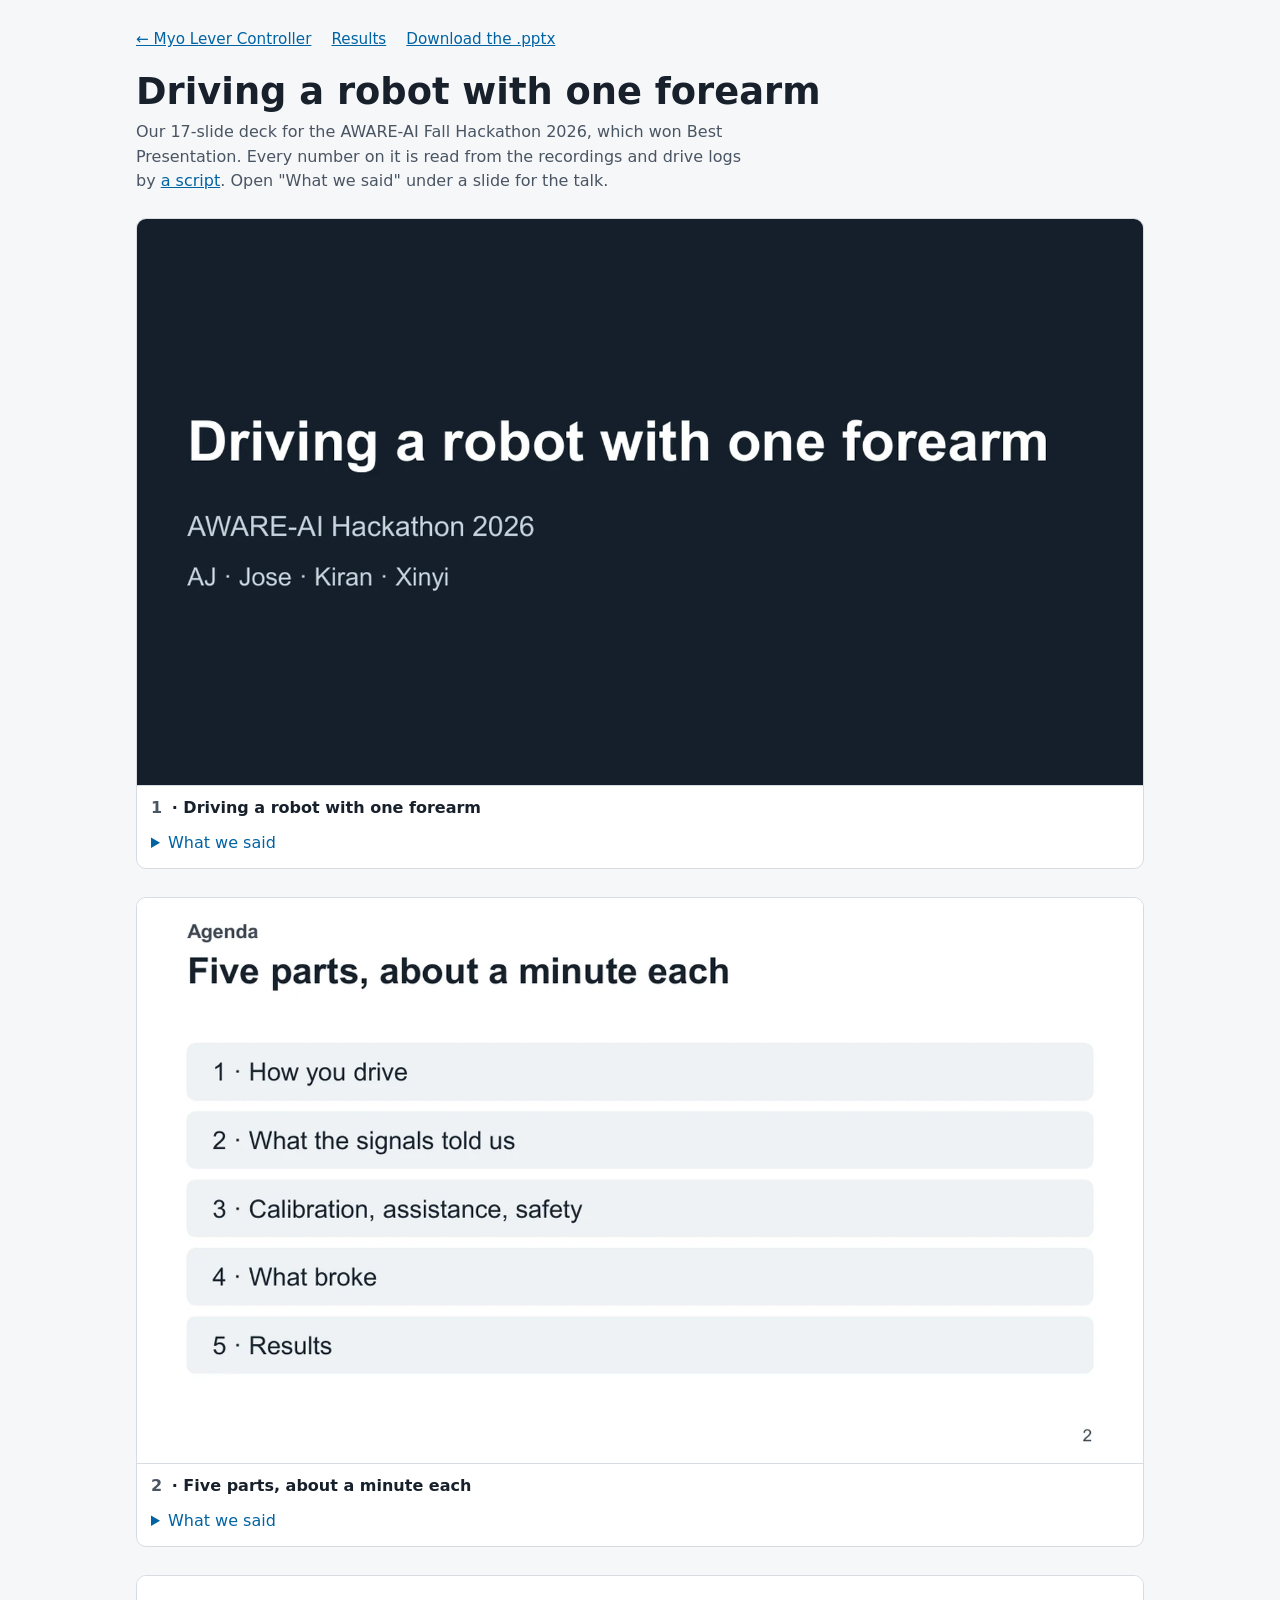
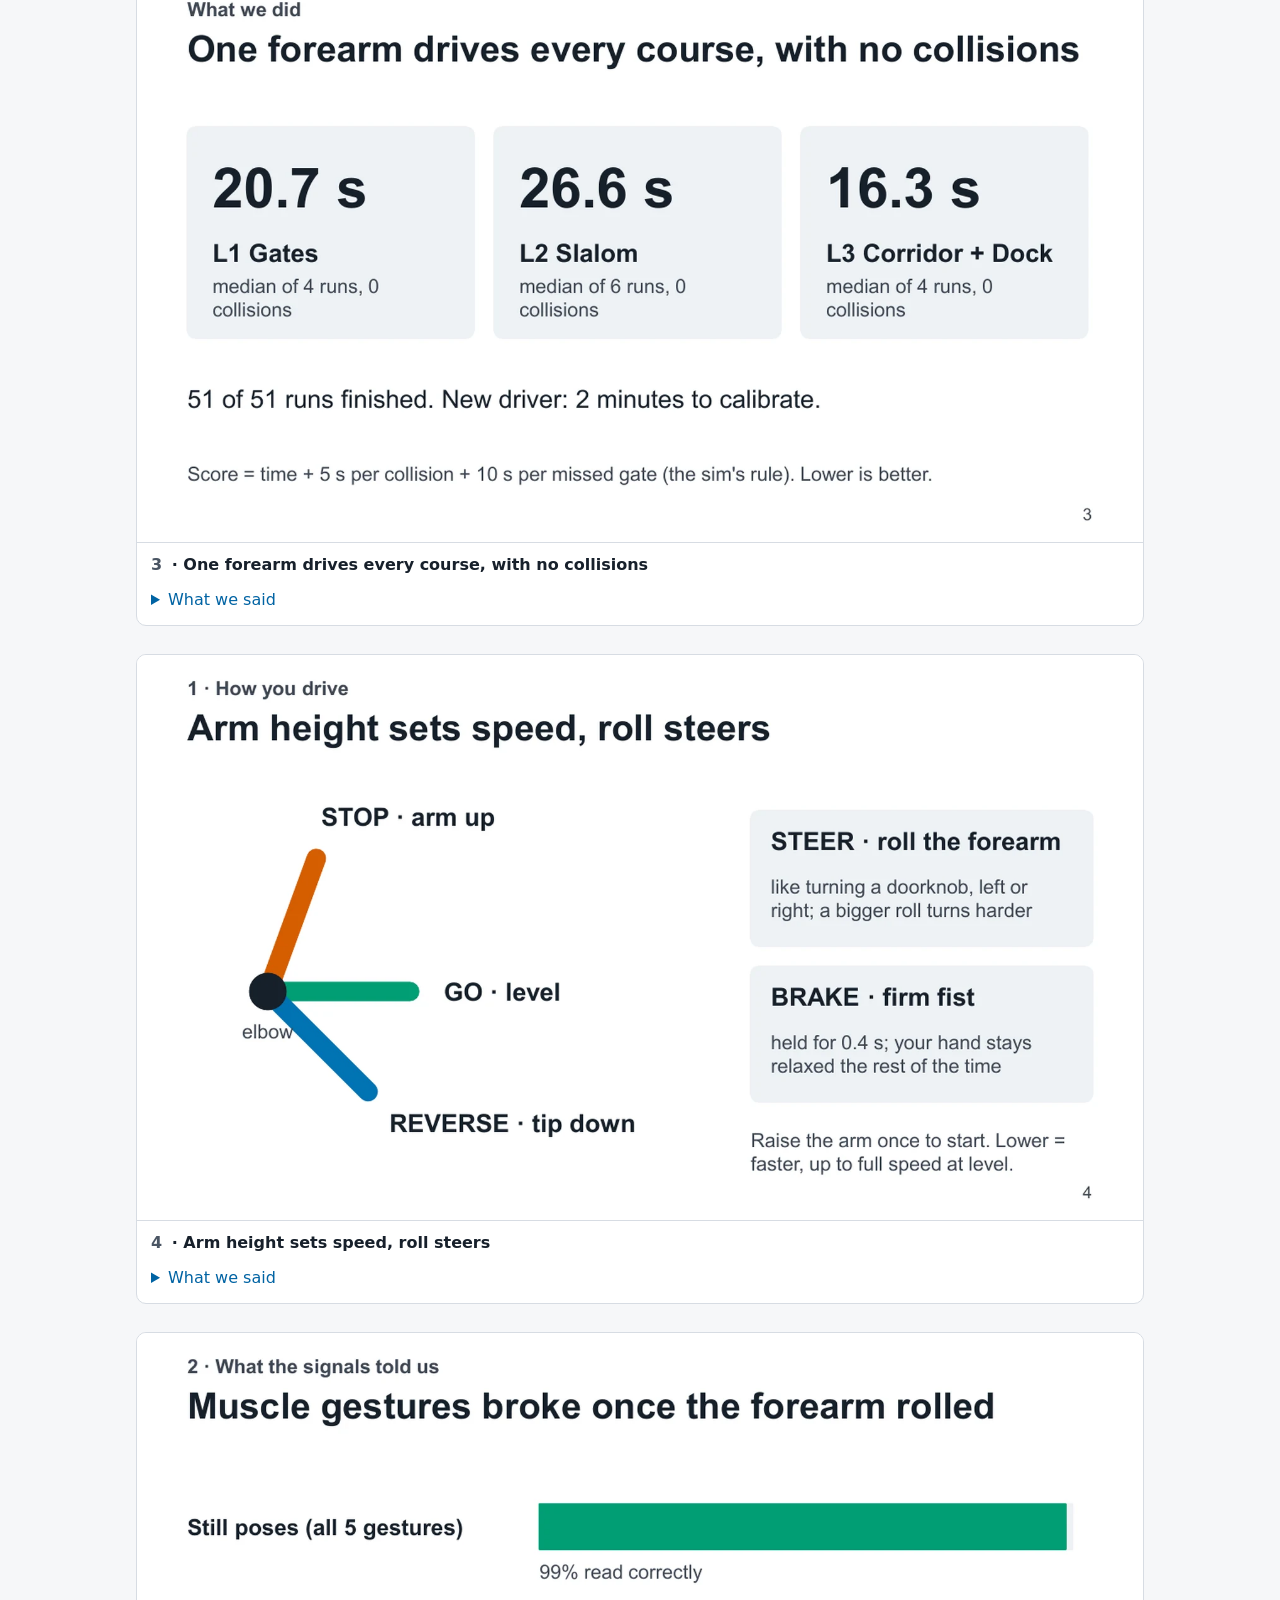
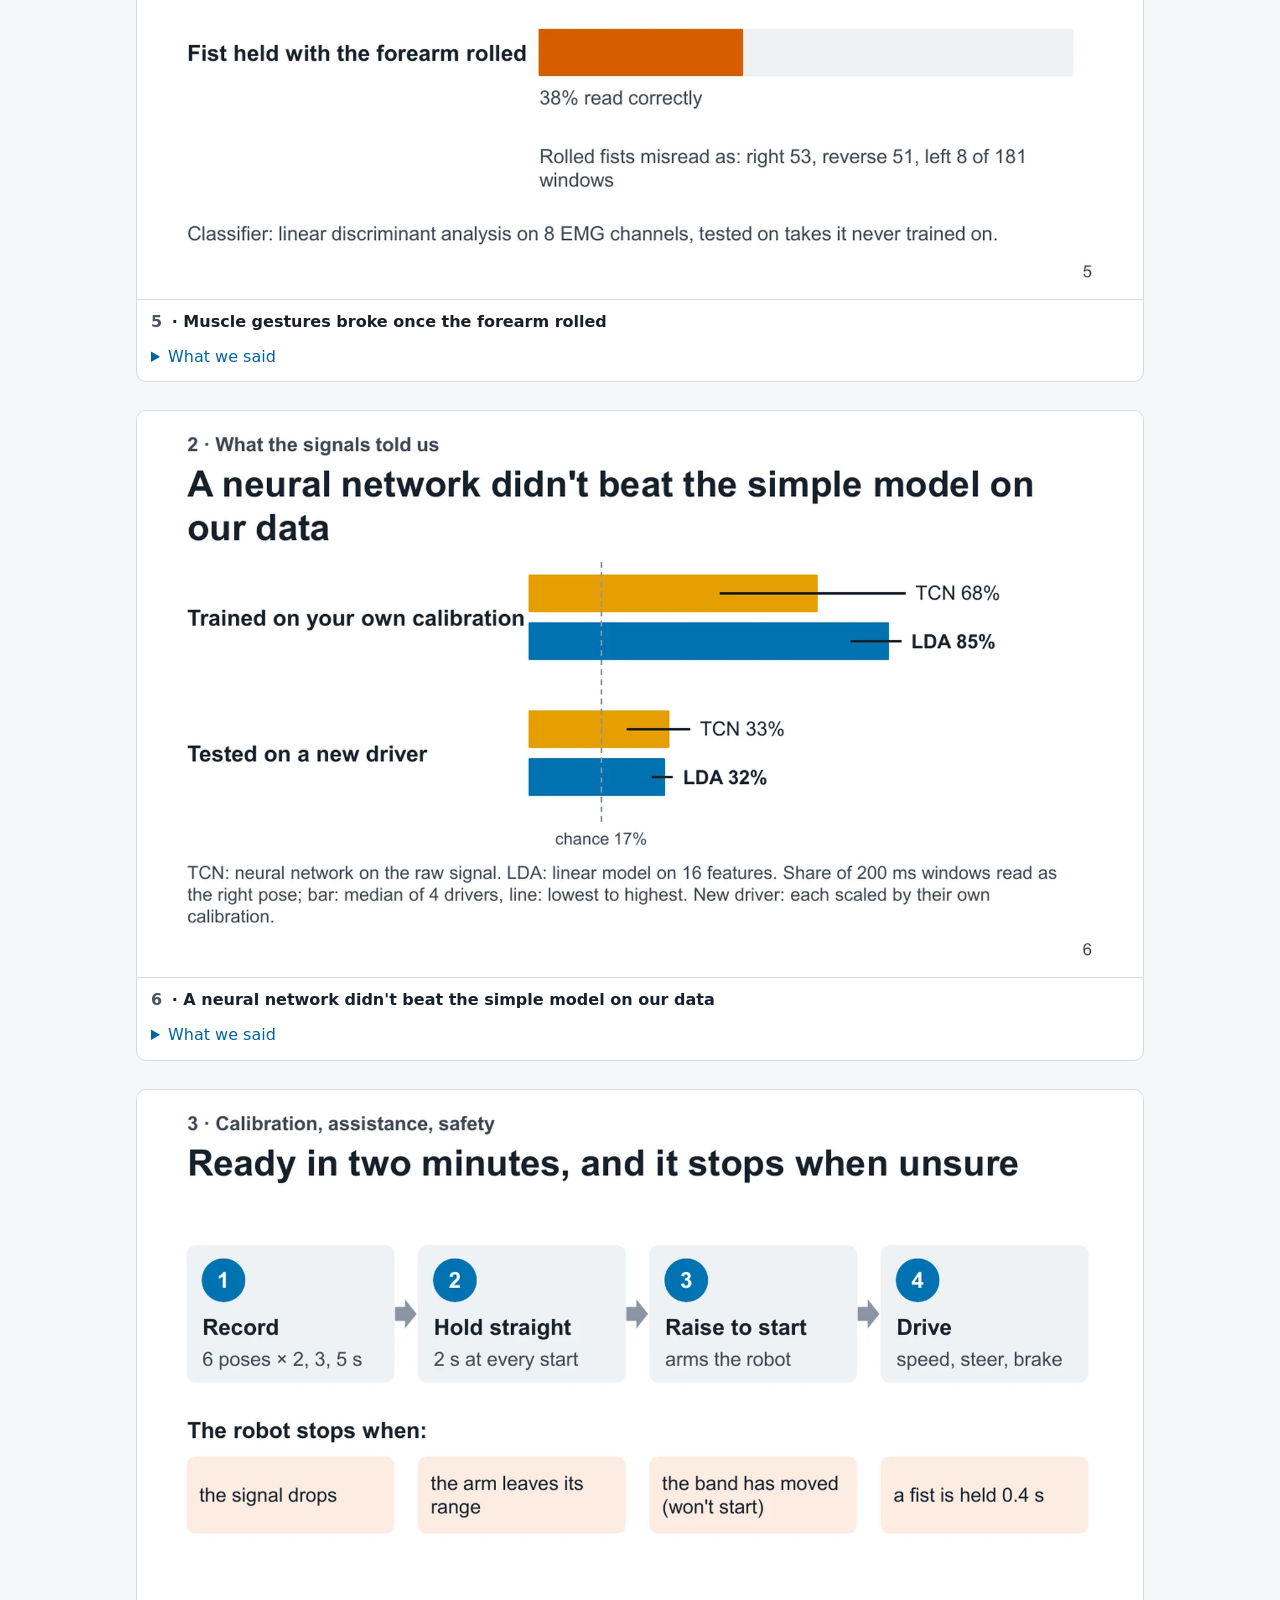
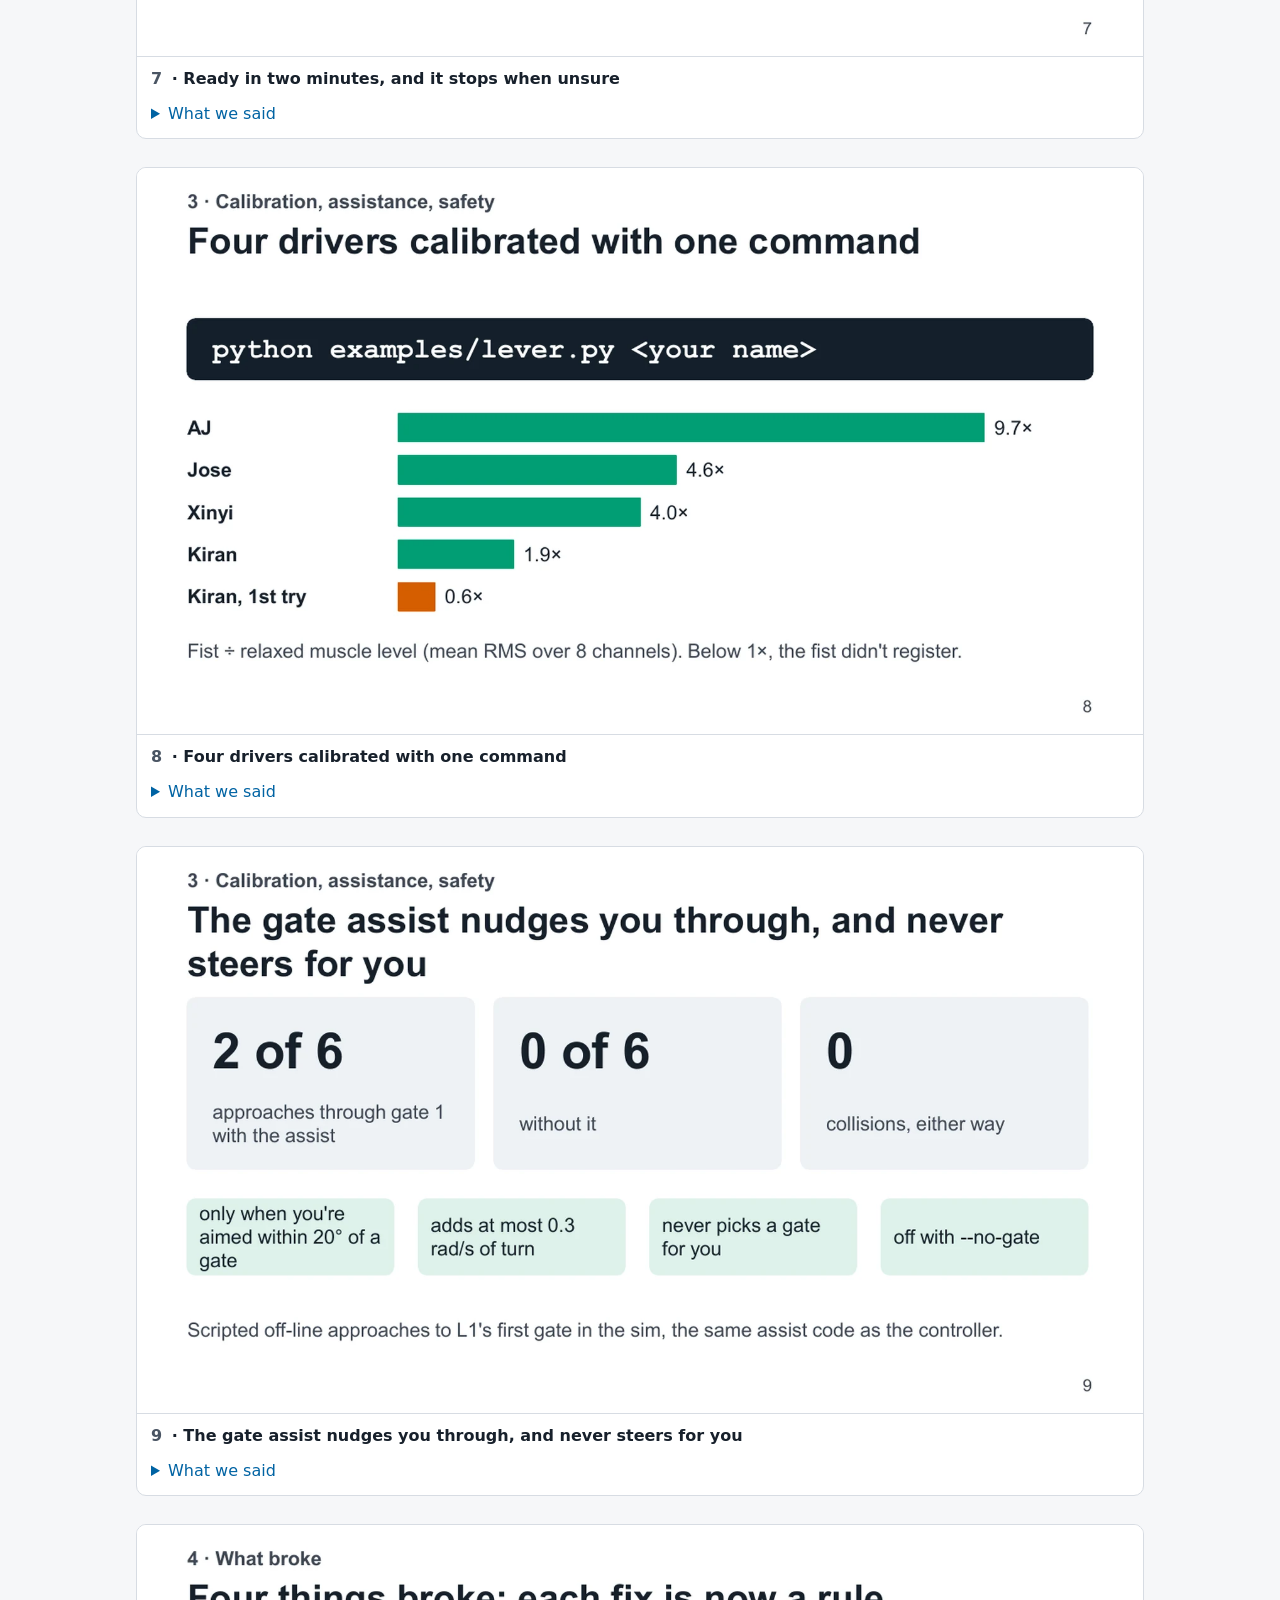
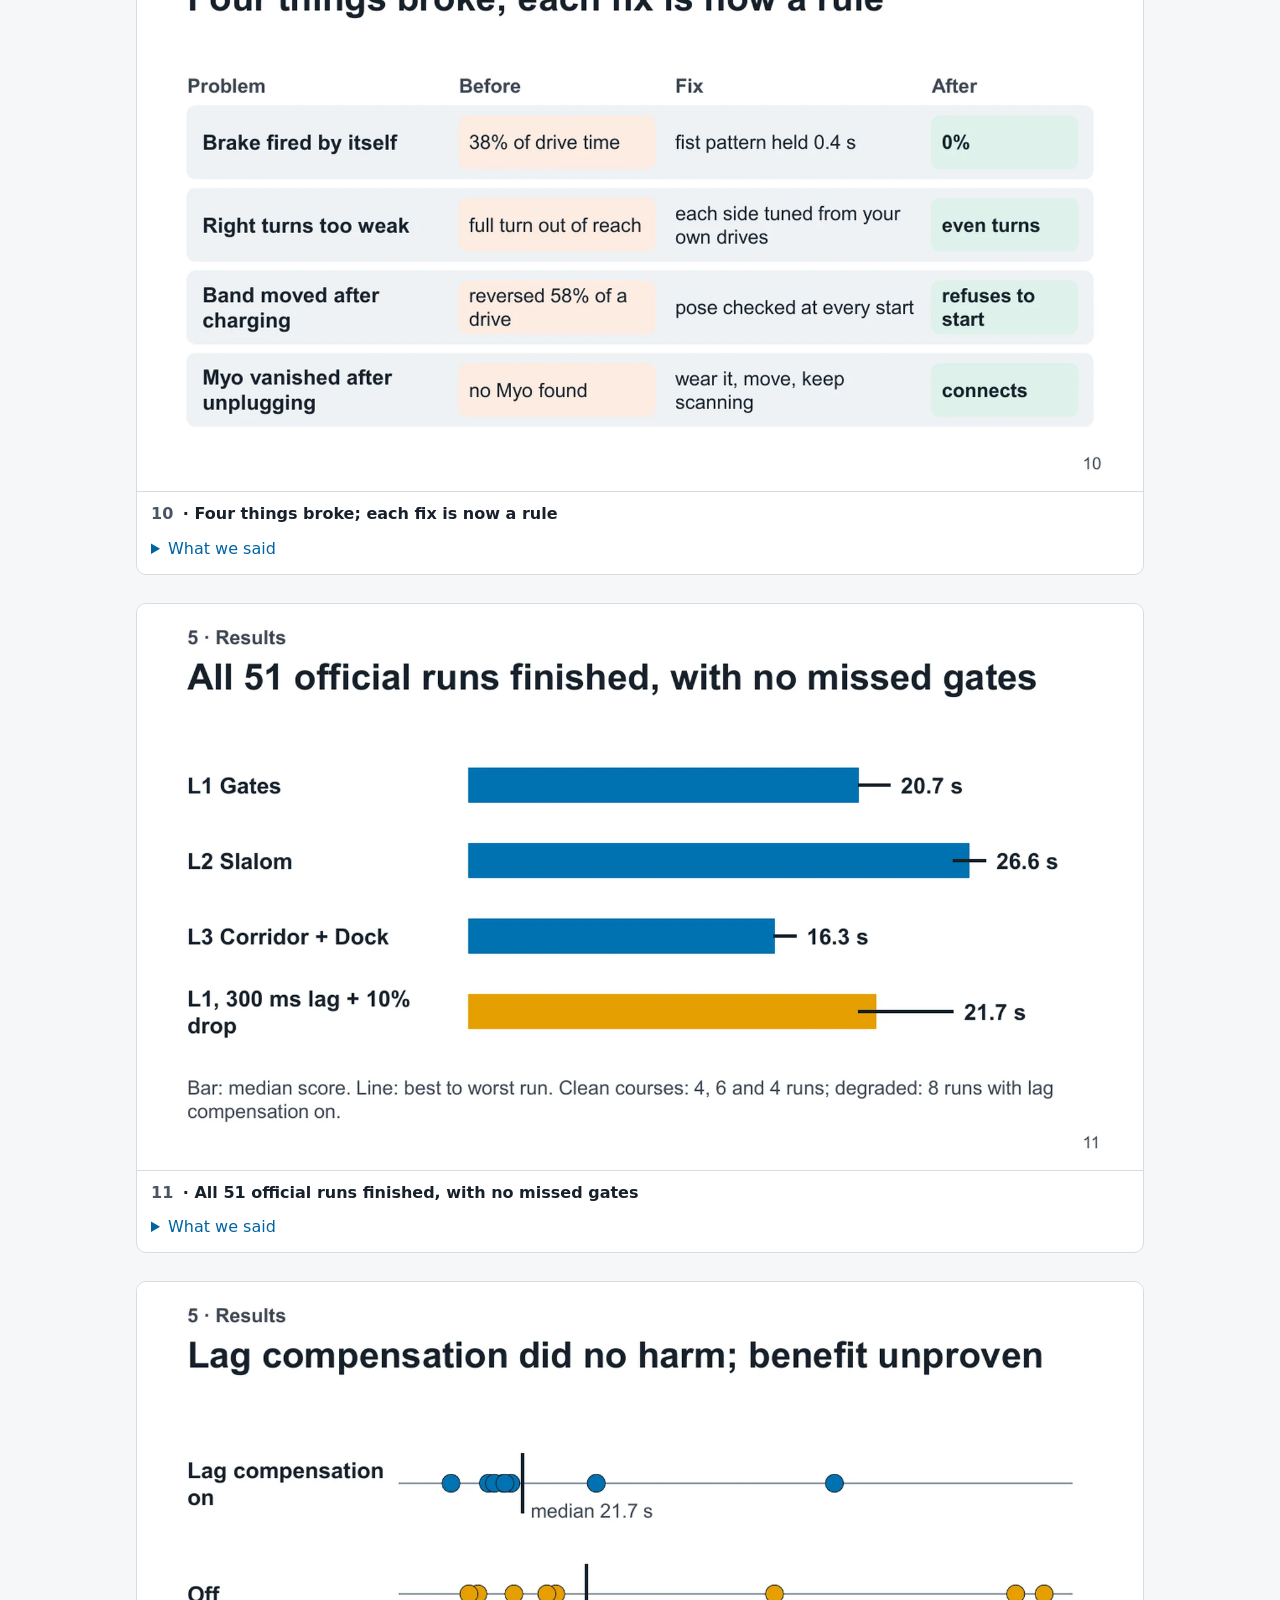
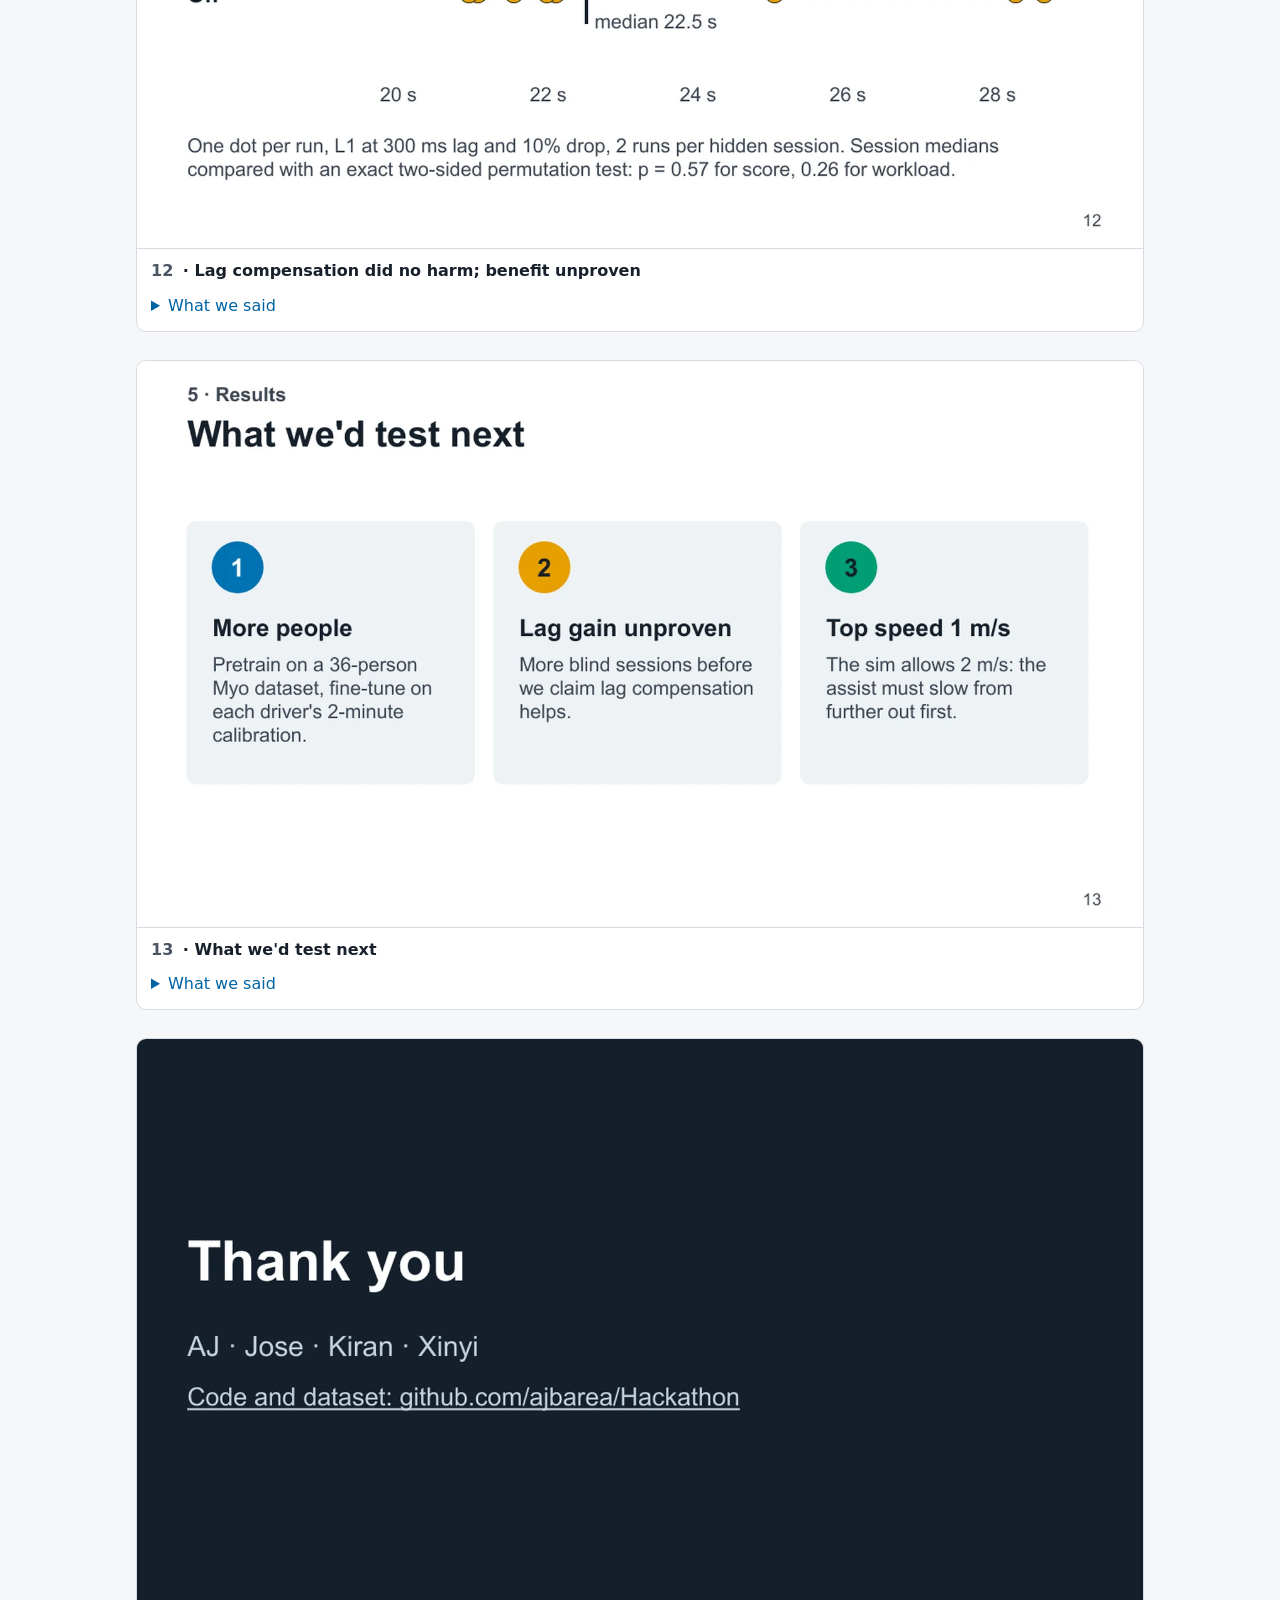
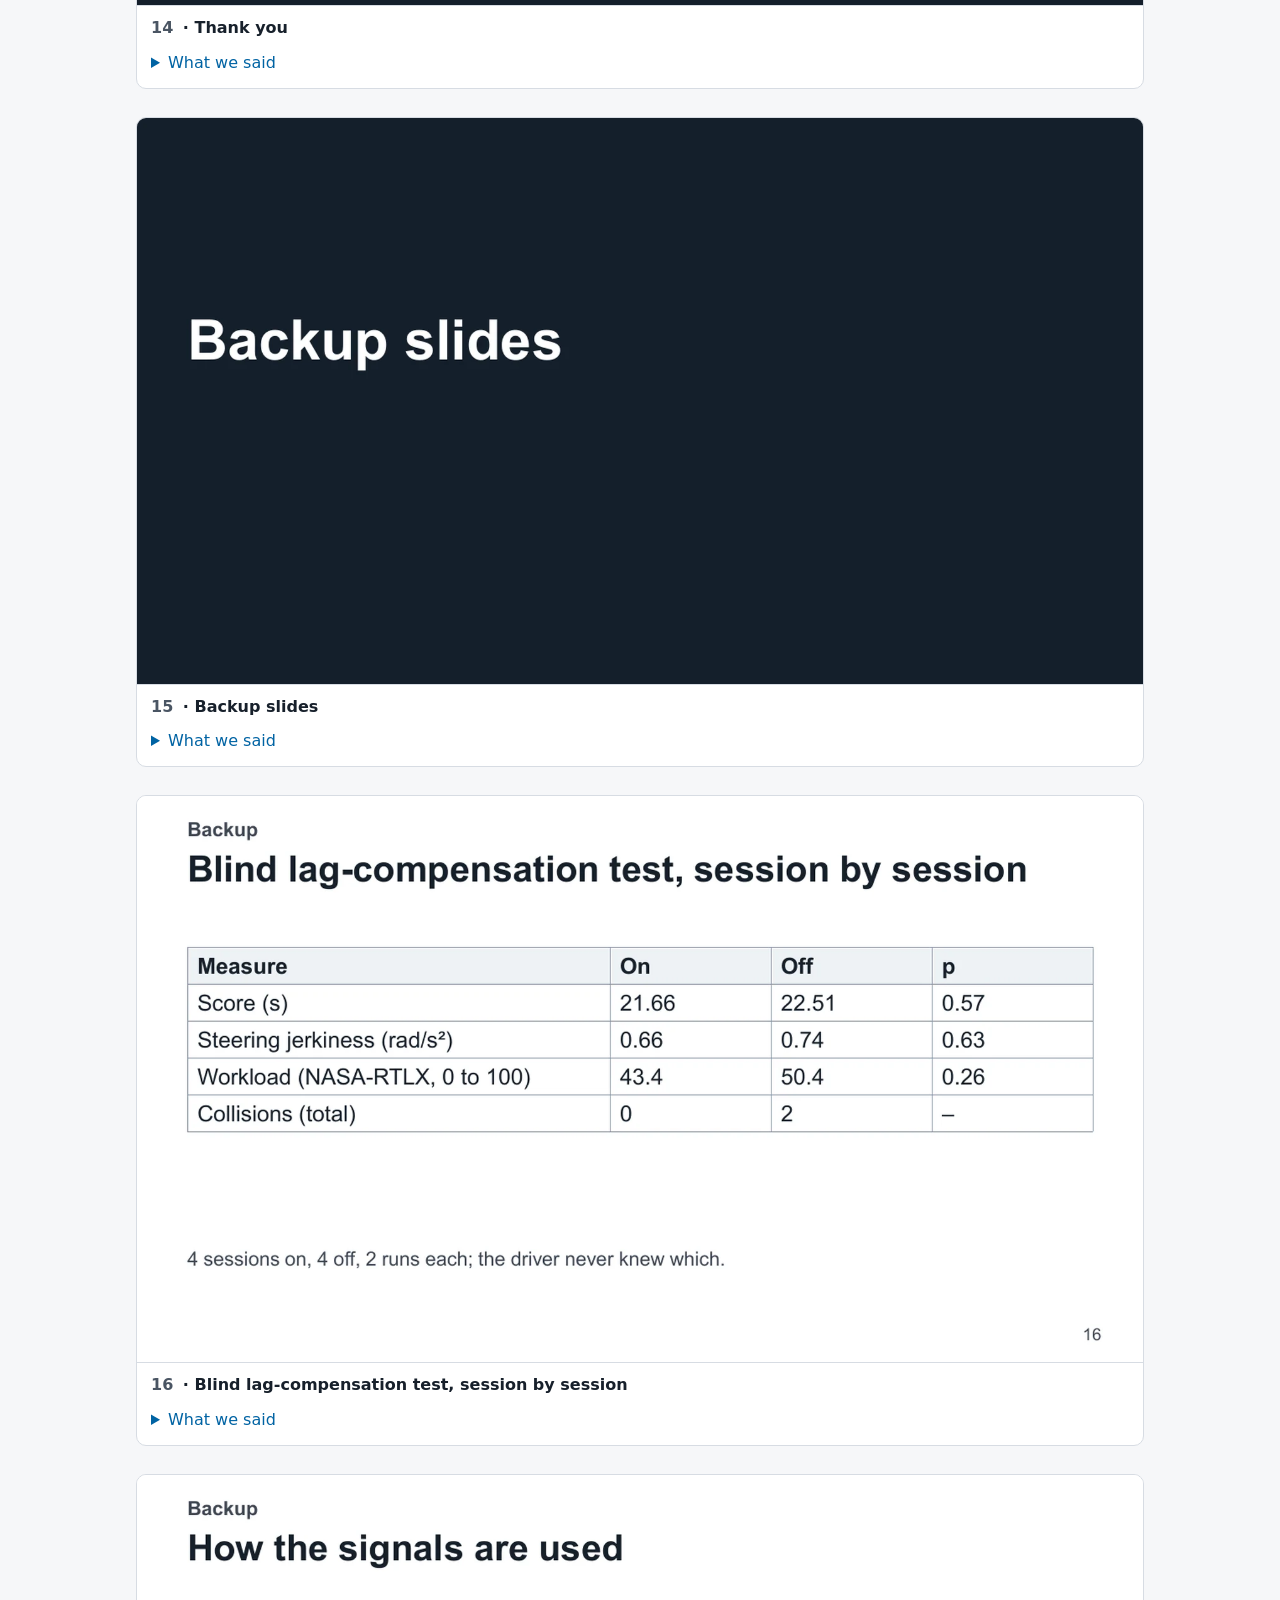
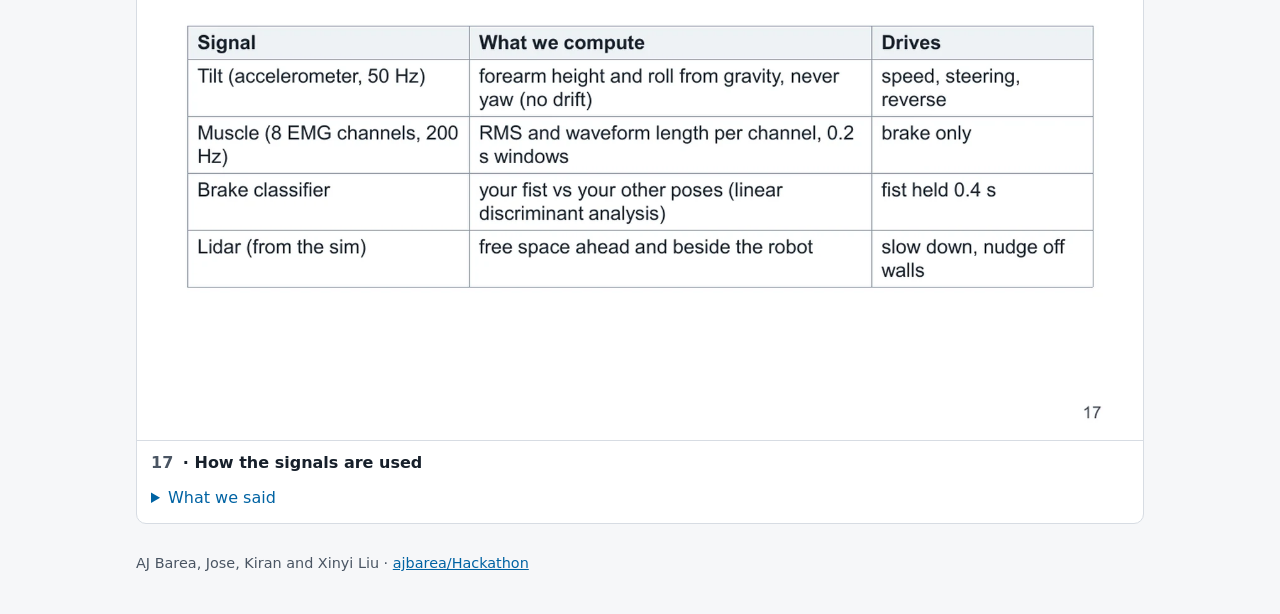
==== docs/deck/index.html @ 2b3c35bc "Docs site: Zensical pages, the team deck at /deck/, the sim at /sim/, one Pages workflow" ====
<!doctype html>
<html lang="en">
<head>
<meta charset="utf-8">
<meta name="viewport" content="width=device-width, initial-scale=1">
<title>Team Deck · Myo Lever Controller</title>
<meta name="description" content="The team's Best Presentation deck from the AWARE-AI Fall Hackathon 2026, with what we said on each slide.">
<style>
:root {
  --bg: #f6f7f9; --card: #ffffff; --text: #17202b; --muted: #4a5563; --line: #d7dce3;
  --accent: #0063a3; --focus: #d55e00;
  color-scheme: light dark;
}
@media (prefers-color-scheme: dark) {
  :root { --bg: #0e141b; --card: #17202b; --text: #e8edf3; --muted: #a9b4c2; --line: #2b3746; --accent: #6cb6e8; --focus: #f0a35e; }
}
* { box-sizing: border-box; }
body { margin: 0; background: var(--bg); color: var(--text); font: 16px/1.55 system-ui, -apple-system, "Segoe UI", Roboto, sans-serif; }
header, main, footer { max-width: 1040px; margin: 0 auto; padding: 0 16px; }
header { padding-top: 28px; }
nav { display: flex; flex-wrap: wrap; gap: 8px 20px; font-size: 0.95rem; }
a { color: var(--accent); }
a:focus-visible, summary:focus-visible { outline: 3px solid var(--focus); outline-offset: 2px; border-radius: 4px; }
h1 { font-size: clamp(1.6rem, 4vw, 2.3rem); line-height: 1.2; margin: 18px 0 6px; }
.lead { color: var(--muted); margin: 0 0 24px; max-width: 60ch; }
figure { margin: 0 0 28px; background: var(--card); border: 1px solid var(--line); border-radius: 10px; overflow: hidden; }
figure img { display: block; width: 100%; height: auto; }
figcaption { padding: 10px 14px; font-weight: 600; border-top: 1px solid var(--line); }
figcaption a { color: var(--muted); text-decoration: none; margin-right: 4px; }
details { padding: 0 14px 12px; }
summary { cursor: pointer; color: var(--accent); }
details p { margin: 8px 0 0; color: var(--text); max-width: 75ch; }
footer { color: var(--muted); font-size: 0.9rem; padding-bottom: 40px; }
</style>
</head>
<body>
<header>
  <nav aria-label="Site">
    <a href="../">← Myo Lever Controller</a>
    <a href="../results/">Results</a>
    <a href="https://github.com/ajbarea/Hackathon/releases/download/dataset-2026-10-23/AWARE-AI-Hackathon-Deck.pptx">Download the .pptx</a>
  </nav>
  <h1>Driving a robot with one forearm</h1>
  <p class="lead">Our 17-slide deck for the AWARE-AI Fall Hackathon 2026, which won Best Presentation. Every number on it is read from the recordings and drive logs by <a href="https://github.com/ajbarea/Hackathon/tree/main/presentations/aware-ai-deck">a script</a>. Open "What we said" under a slide for the talk.</p>
</header>
<main>
<figure id="s1"><img src="slides/slide-01.webp" width="1600" height="900" loading="eager" alt="Driving a robot with one forearm. AWARE-AI Hackathon 2026. AJ · Jose · Kiran · Xinyi"><figcaption><a href="#s1">1</a> · Driving a robot with one forearm</figcaption><details><summary>What we said</summary><p>(AJ) Hi, I&#x27;m AJ, and with me are Jose, Kiran and Xinyi. In the next five minutes we&#x27;ll show you how we drive the Jackal with one forearm and a Myo armband, what the muscle and motion signals taught us, and the results from the sim. Here&#x27;s the plan.</p></details></figure>
<figure id="s2"><img src="slides/slide-02.webp" width="1600" height="900" loading="lazy" alt="Agenda. Five parts, about a minute each. 1 · How you drive. 2 · What the signals told us. 3 · Calibration, assistance, safety. 4 · What broke. 5 · Results"><figcaption><a href="#s2">2</a> · Five parts, about a minute each</figcaption><details><summary>What we said</summary><p>Five parts. How a driver controls the robot. What the signals told us, which is why our design looks the way it does. How a new driver calibrates, and what keeps the robot safe. What broke while we tested. And the results. First, what we built.</p></details></figure>
<figure id="s3"><img src="slides/slide-03.webp" width="1600" height="900" loading="lazy" alt="What we did. One forearm drives every course, with no collisions. 20.7 s. L1 Gates. median of 4 runs, 0 collisions. 26.6 s. L2 Slalom. median of 6 runs, 0 collisions. 16.3 s. L3 Corridor + Dock. median of 4 runs, 0 collisions. 51 of 51 runs finished. New driver: 2 minutes to calibrate.. Score = time + 5 s per collision + 10 s per missed gate (the sim&#x27;s rule). Lower is better."><figcaption><a href="#s3">3</a> · One forearm drives every course, with no collisions</figcaption><details><summary>What we said</summary><p>Here&#x27;s what we built. One forearm and the Myo armband drive all three courses. Over 51 official runs we finished every single one, with no missed gates and no collisions on the clean courses. Why should you care? A new driver records their own calibration in about two minutes, and it kept working under the judges&#x27; slow, lossy link. So how do you drive it?</p></details></figure>
<figure id="s4"><img src="slides/slide-04.webp" width="1600" height="900" loading="lazy" alt="1 · How you drive. Arm height sets speed, roll steers. STOP · arm up. GO · level. REVERSE · tip down. elbow. STEER · roll the forearm. like turning a doorknob, left or right; a bigger roll turns harder. BRAKE · firm fist. held for 0.4 s; your hand stays relaxed the rest of the time. Raise the arm once to start. Lower = faster, up to full speed at level."><figcaption><a href="#s4">4</a> · Arm height sets speed, roll steers</figcaption><details><summary>What we said</summary><p>The arm is the joystick. Raise your forearm and the robot stops. Lower it to level and it drives, and the lower you go toward level, the faster. Tip it down past level and it backs up. Roll your forearm like a doorknob to steer. And if something goes wrong, make a firm fist and hold it for under half a second: that&#x27;s the brake. Your hand stays relaxed the whole time, so it isn&#x27;t tiring. Why not just use muscle gestures? We tried.</p></details></figure>
<figure id="s5"><img src="slides/slide-05.webp" width="1600" height="900" loading="lazy" alt="2 · What the signals told us. Muscle gestures broke once the forearm rolled. Still poses (all 5 gestures). 99% read correctly. Fist held with the forearm rolled. 38% read correctly. Rolled fists misread as: right 53, reverse 51, left 8 of 181 windows. Classifier: linear discriminant analysis on 8 EMG channels, tested on takes it never trained on."><figcaption><a href="#s5">5</a> · Muscle gestures broke once the forearm rolled</figcaption><details><summary>What we said</summary><p>We started with five muscle gestures and a classifier. On still poses it was right 99% of the time, on takes it had never seen. But hold a fist with your forearm rolled, which is exactly what you do while steering, and it read &quot;forward&quot; only 38% of the time. The rest came out as right, reverse or left. Rolling your arm moves the muscles under the electrodes. So we kept the muscle signal for the brake only, and steer with the band&#x27;s tilt sensor, which rolling can&#x27;t fool.</p></details></figure>
<figure id="s6"><img src="slides/slide-06.webp" width="1600" height="900" loading="lazy" alt="2 · What the signals told us. A neural network didn&#x27;t beat the simple model on our data. Trained on your own calibration. TCN 68%. LDA 85%. Tested on a new driver. TCN 33%. LDA 32%. chance 17%. TCN: neural network on the raw signal. LDA: linear model on 16 features. Share of 200 ms windows read as the right pose; bar: median of 4 drivers, line: lowest to highest. New driver: each scaled by their own calibration."><figcaption><a href="#s6">6</a> · A neural network didn&#x27;t beat the simple model on our data</figcaption><details><summary>What we said</summary><p>(AJ) We also asked whether deep learning would read the muscles better. We trained a temporal convolutional network on the raw signal, with gain and noise augmentation, and tested it on takes and drivers it never saw. On each person&#x27;s own two-and-a-half-minute calibration, the simple linear model still won: 85% of poses against 68%. On a driver it had never seen, both were near 32%, against seventeen percent for guessing. With this little data per person, the simple model is the right choice, so the controller keeps it for the brake.</p></details></figure>
<figure id="s7"><img src="slides/slide-07.webp" width="1600" height="900" loading="lazy" alt="3 · Calibration, assistance, safety. Ready in two minutes, and it stops when unsure. Record. 6 poses × 2, 3, 5 s. Hold straight. 2 s at every start. Raise to start. arms the robot. Drive. speed, steer, brake. The robot stops when:. the signal drops. the arm leaves its range. the band has moved (won&#x27;t start). a fist is held 0.4 s"><figcaption><a href="#s7">7</a> · Ready in two minutes, and it stops when unsure</figcaption><details><summary>What we said</summary><p>Every driver records their own calibration: six poses, each held for two, three and five seconds, about 2 minutes in all, with prompts. At the start of each drive they hold their arm straight for two seconds, so straight is straight for them. Then they raise the arm to arm it. Underneath, the robot stops whenever it&#x27;s unsure: if the signal drops, if the arm leaves its calibrated range, or if the band has moved, in which case it refuses to start and asks for a new calibration.</p></details></figure>
<figure id="s8"><img src="slides/slide-08.webp" width="1600" height="900" loading="lazy" alt="3 · Calibration, assistance, safety. Four drivers calibrated with one command. python examples/lever.py &lt;your name&gt;. AJ. 9.7×. Jose. 4.6×. Xinyi. 4.0×. Kiran. 1.9×. Kiran, 1st try. 0.6×. Fist ÷ relaxed muscle level (mean RMS over 8 channels). Below 1×, the fist didn&#x27;t register."><figcaption><a href="#s8">8</a> · Four drivers calibrated with one command</figcaption><details><summary>What we said</summary><p>(Kiran) To get past one driver, we made setup a single command. It connects the Myo, records your calibration, opens the sim and drives. Four of us recorded, and the data is public. The bars show how much stronger each person&#x27;s fist is than their relaxed hand, which is what the brake detects. My first recording came out below one: the fist didn&#x27;t register, so I recorded again. Now the tool shows that check after every calibration.</p></details></figure>
<figure id="s9"><img src="slides/slide-09.webp" width="1600" height="900" loading="lazy" alt="3 · Calibration, assistance, safety. The gate assist nudges you through, and never steers for you. 2 of 6. approaches through gate 1 with the assist. 0 of 6. without it. collisions, either way. only when you&#x27;re aimed within 20° of a gate. adds at most 0.3 rad/s of turn. never picks a gate for you. off with --no-gate. Scripted off-line approaches to L1&#x27;s first gate in the sim, the same assist code as the controller."><figcaption><a href="#s9">9</a> · The gate assist nudges you through, and never steers for you</figcaption><details><summary>What we said</summary><p>(Xinyi) I added a gate assist. The lidar finds the two posts of the next gate. If you are already aimed within twenty degrees of it, it adds a small correction toward the centre, never more than 0.3 radians per second, so you stay in control. In 6 test approaches from off the line, it got through the first gate 2 times against 0 without it, with no collisions either way. When the approach wasn&#x27;t aimed at the gate, it did nothing.</p></details></figure>
<figure id="s10"><img src="slides/slide-10.webp" width="1600" height="900" loading="lazy" alt="4 · What broke. Four things broke; each fix is now a rule. Problem. Before. Fix. After. Brake fired by itself. 38% of drive time. fist pattern held 0.4 s. 0%. Right turns too weak. full turn out of reach. each side tuned from your own drives. even turns. Band moved after charging. reversed 58% of a drive. pose checked at every start. refuses to start. Myo vanished after unplugging. no Myo found. wear it, move, keep scanning. connects"><figcaption><a href="#s10">10</a> · Four things broke; each fix is now a rule</figcaption><details><summary>What we said</summary><p>(Jose) Four things broke. First, the brake fired on its own 38% of the time, because just holding your arm out uses the same forearm muscles. Now it needs a fist pattern held for 0.4 seconds, and it dropped to zero. Second, right turns were weak: with the arm out you only roll about thirty degrees right, so we tune each side from the driver&#x27;s own logs. Third, after a battery recharge the band went back on differently and the robot reversed 58% of the time. Now it checks the pose at every start and refuses if the band moved. And today the Myo vanished: once unplugged it fell asleep and no laptop could find it. Wearing it and moving while the tool keeps scanning brought it back, and that&#x27;s in our troubleshooting guide.</p></details></figure>
<figure id="s11"><img src="slides/slide-11.webp" width="1600" height="900" loading="lazy" alt="5 · Results. All 51 official runs finished, with no missed gates. L1 Gates. 20.7 s. L2 Slalom. 26.6 s. L3 Corridor + Dock. 16.3 s. L1, 300 ms lag + 10% drop. 21.7 s. Bar: median score. Line: best to worst run. Clean courses: 4, 6 and 4 runs; degraded: 8 runs with lag compensation on."><figcaption><a href="#s11">11</a> · All 51 official runs finished, with no missed gates</figcaption><details><summary>What we said</summary><p>Here are the official scores, the medians over repeated runs so it isn&#x27;t one lucky lap: 20.7 seconds on L1, 26.6 on the slalom, 16.3 on the corridor and dock, with no collisions. The last bar is L1 under the judges&#x27; degraded link, 300 milliseconds of lag and ten percent packet loss: about 21.7 seconds, barely slower than clean. That&#x27;s the robustness we were after. Speaking of lag, we tested one more idea.</p></details></figure>
<figure id="s12"><img src="slides/slide-12.webp" width="1600" height="900" loading="lazy" alt="5 · Results. Lag compensation did no harm; benefit unproven. Lag compensation on. median 21.7 s. Off. median 22.5 s. 20 s. 22 s. 24 s. 26 s. 28 s. One dot per run, L1 at 300 ms lag and 10% drop, 2 runs per hidden session. Session medians compared with an exact two-sided permutation test: p = 0.57 for score, 0.26 for workload."><figcaption><a href="#s12">12</a> · Lag compensation did no harm; benefit unproven</figcaption><details><summary>What we said</summary><p>With 300 milliseconds of lag, drivers overcorrect, so we added lag compensation: it measures the delay, softens steering, and checks obstacles from where the robot will be when each command lands. To test it fairly we ran it blind: 8 sessions, the controller secretly switching it on or off, so the driver couldn&#x27;t know. With it on, the medians were a little better and there were no collisions, against 2 without. But with this few runs, the difference isn&#x27;t significant. We kept it on because it did no harm.</p></details></figure>
<figure id="s13"><img src="slides/slide-13.webp" width="1600" height="900" loading="lazy" alt="5 · Results. What we&#x27;d test next. More people. Pretrain on a 36-person Myo dataset, fine-tune on each driver&#x27;s 2-minute calibration.. Lag gain unproven. More blind sessions before we claim lag compensation helps.. Top speed 1 m/s. The sim allows 2 m/s: the assist must slow from further out first."><figcaption><a href="#s13">13</a> · What we&#x27;d test next</figcaption><details><summary>What we said</summary><p>(AJ) What we&#x27;d do next. Four drivers isn&#x27;t enough for a neural network, so we&#x27;d pretrain on a public Myo dataset of thirty-six people, which has the relaxed hand and the fist the brake needs, then fine-tune on each calibration. The lag result needs more sessions before we&#x27;d claim it helps. And we capped speed at one metre per second while tuning, half what the sim allows, so going faster means the obstacle assist has to look further ahead first.</p></details></figure>
<figure id="s14"><img src="slides/slide-14.webp" width="1600" height="900" loading="lazy" alt="Thank you. AJ · Jose · Kiran · Xinyi. Code and dataset: github.com/ajbarea/Hackathon"><figcaption><a href="#s14">14</a> · Thank you</figcaption><details><summary>What we said</summary><p>That&#x27;s our controller: one forearm, no squeezing, every course finished. The code and the dataset are public on GitHub. Thank you, and we&#x27;re happy to take questions.</p></details></figure>
<figure id="s15"><img src="slides/slide-15.webp" width="1600" height="900" loading="lazy" alt="Backup slides"><figcaption><a href="#s15">15</a> · Backup slides</figcaption><details><summary>What we said</summary><p>Backup slides for questions.</p></details></figure>
<figure id="s16"><img src="slides/slide-16.webp" width="1600" height="900" loading="lazy" alt="Backup. Blind lag-compensation test, session by session. Measure | On | Off | p. Score (s) | 21.66 | 22.51 | 0.57. Steering jerkiness (rad/s²) | 0.66 | 0.74 | 0.63. Workload (NASA-RTLX, 0 to 100) | 43.4 | 50.4 | 0.26. Collisions (total) | 0 | 2 | –. 4 sessions on, 4 off, 2 runs each; the driver never knew which."><figcaption><a href="#s16">16</a> · Blind lag-compensation test, session by session</figcaption><details><summary>What we said</summary><p>Backup. The blind test in full: medians of each session&#x27;s two runs, compared with an exact two-sided permutation test.</p></details></figure>
<figure id="s17"><img src="slides/slide-17.webp" width="1600" height="900" loading="lazy" alt="Backup. How the signals are used. Signal | What we compute | Drives. Tilt (accelerometer, 50 Hz) | forearm height and roll from gravity, never yaw (no drift) | speed, steering, reverse. Muscle (8 EMG channels, 200 Hz) | RMS and waveform length per channel, 0.2 s windows | brake only. Brake classifier | your fist vs your other poses (linear discriminant analysis) | fist held 0.4 s. Lidar (from the sim) | free space ahead and beside the robot | slow down, nudge off walls"><figcaption><a href="#s17">17</a> · How the signals are used</figcaption><details><summary>What we said</summary><p>Backup. What each signal does: the tilt sensor gives speed, steering and reverse; the muscle signal only gives the brake.</p></details></figure>
</main>
<footer>AJ Barea, Jose, Kiran and Xinyi Liu · <a href="https://github.com/ajbarea/Hackathon">ajbarea/Hackathon</a></footer>
</body>
</html>
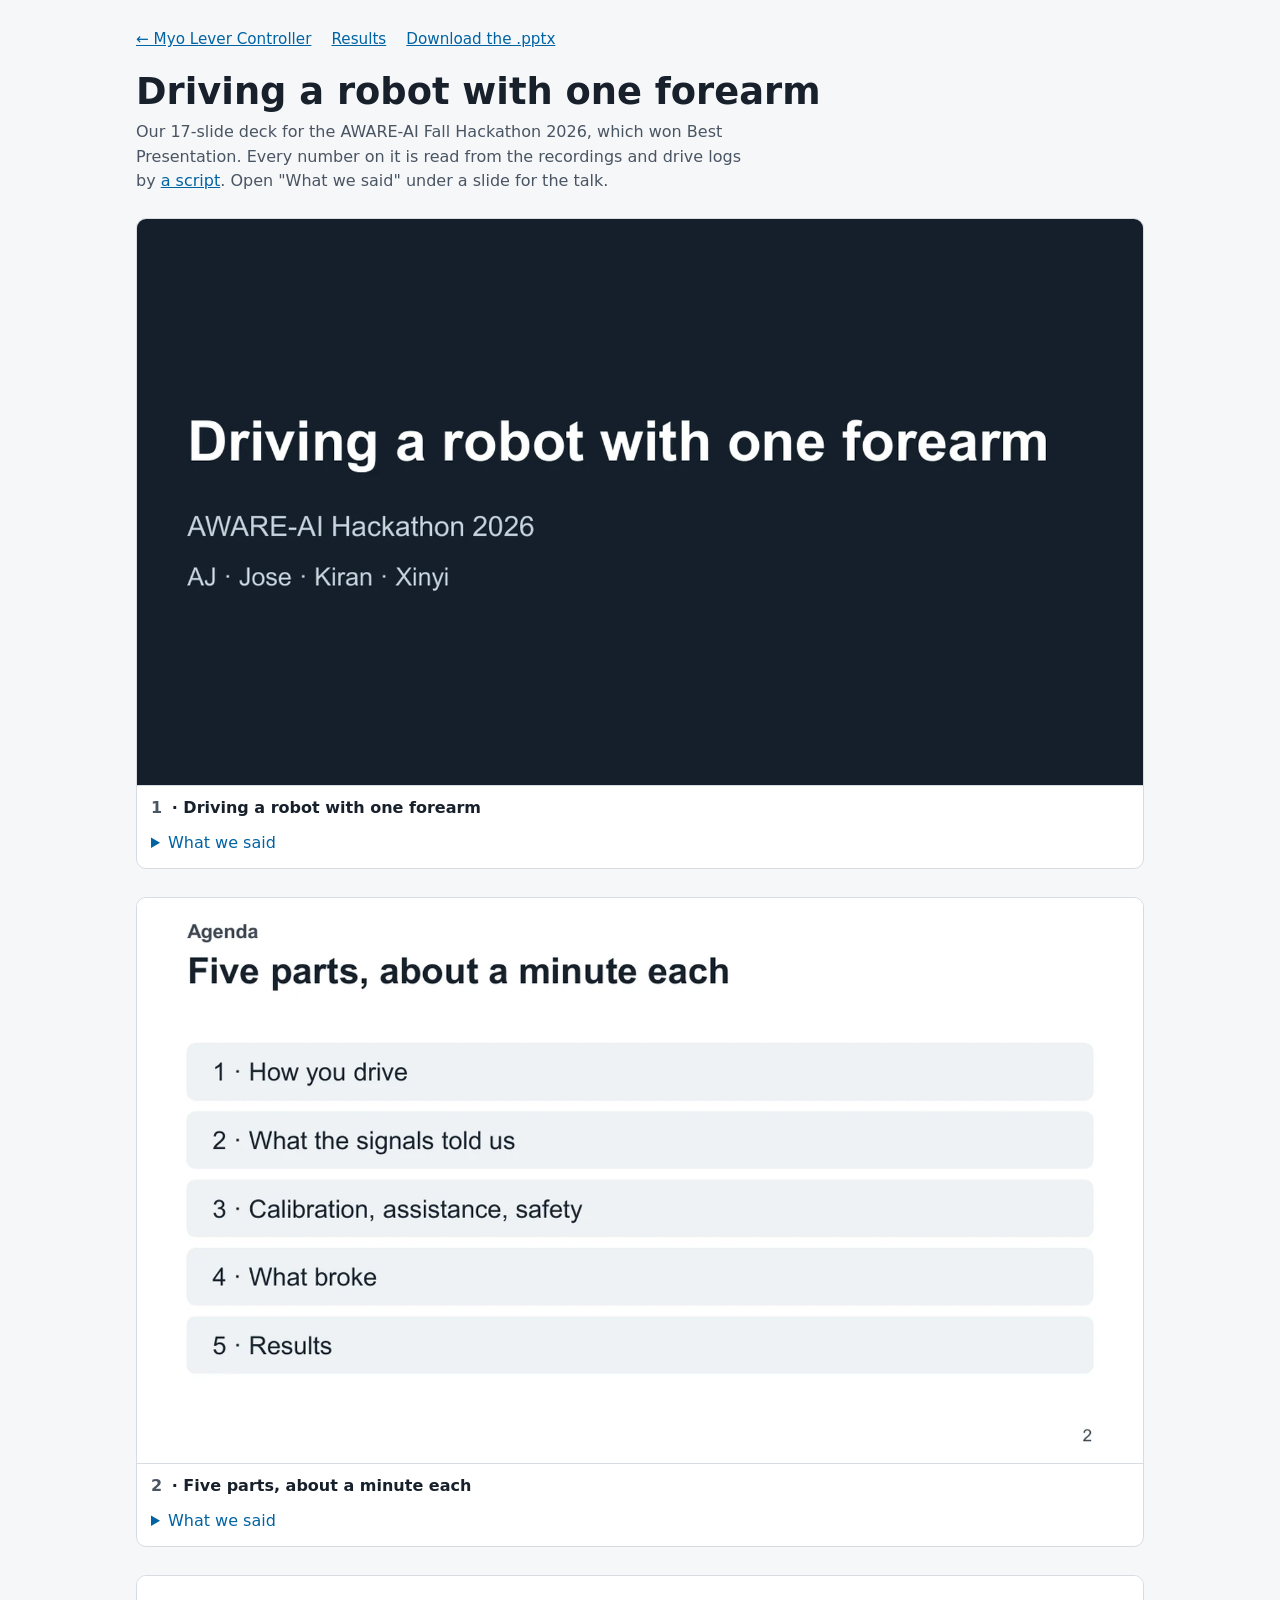
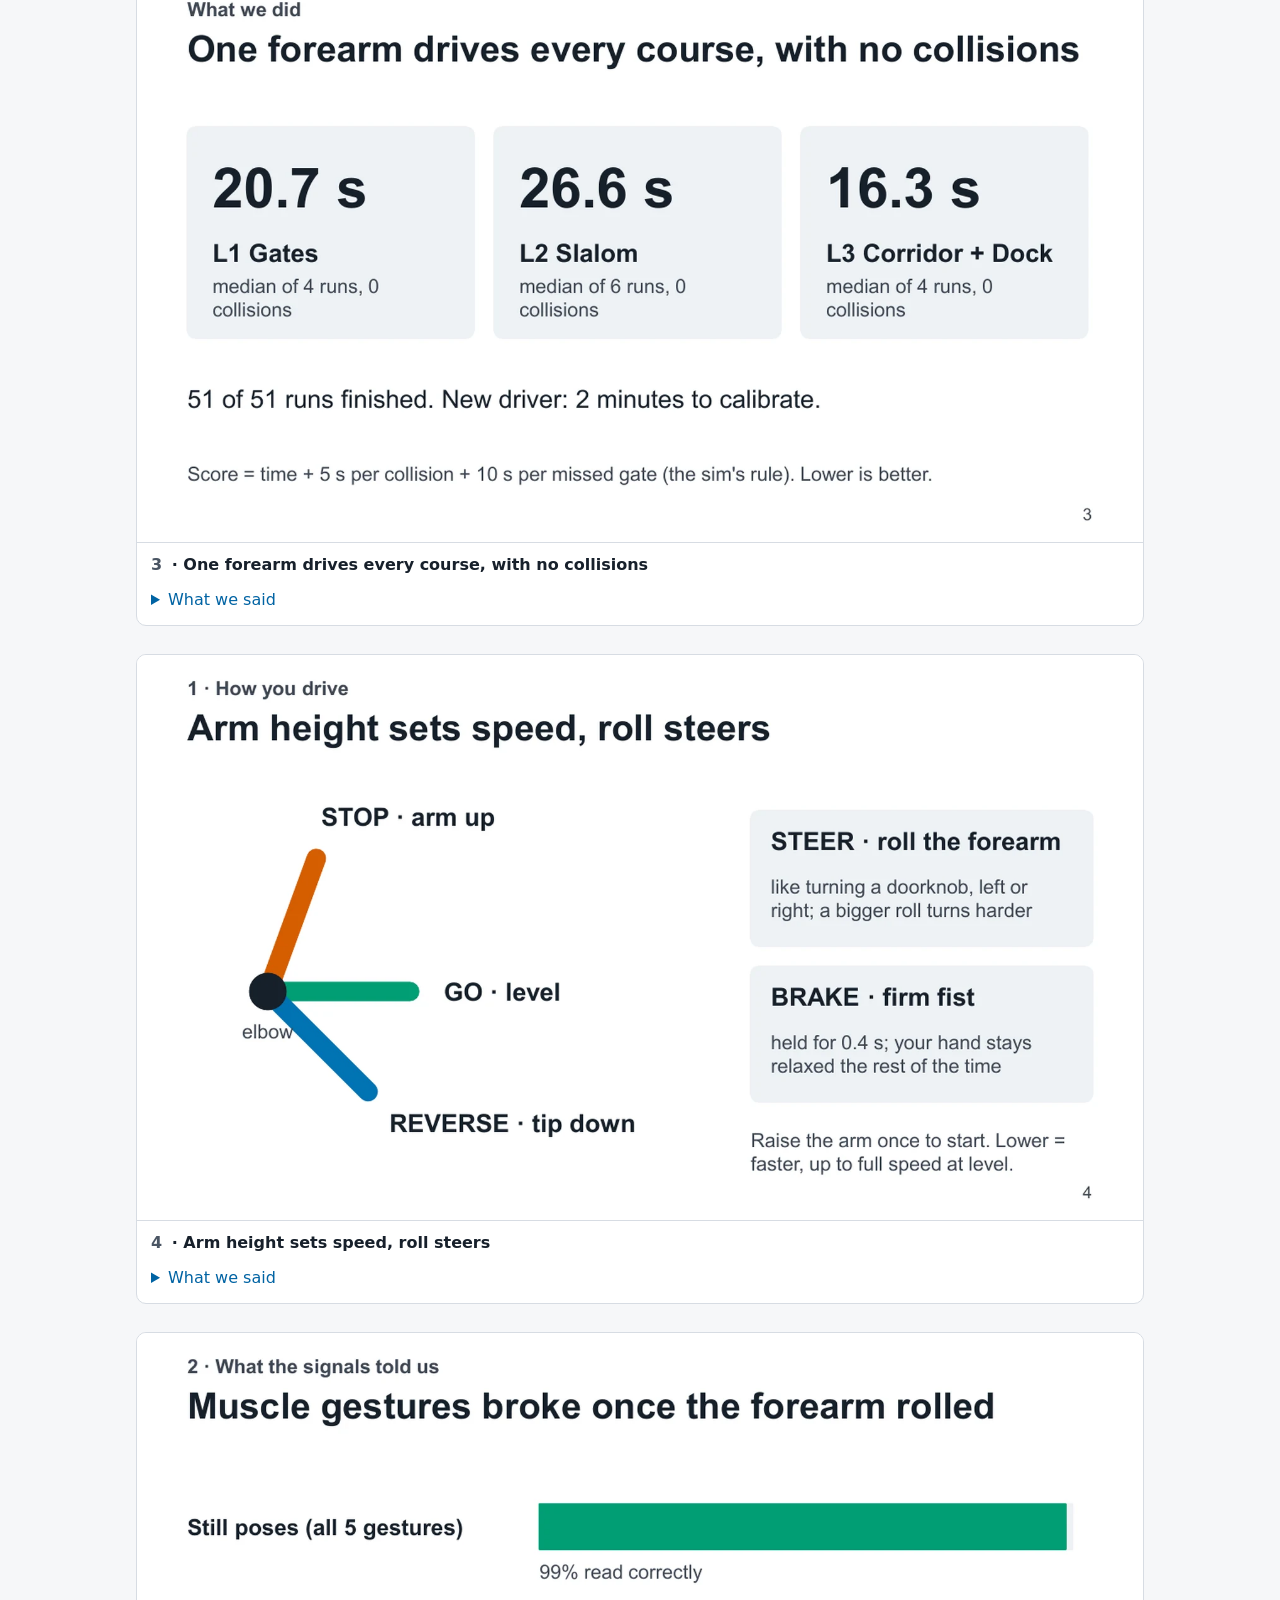
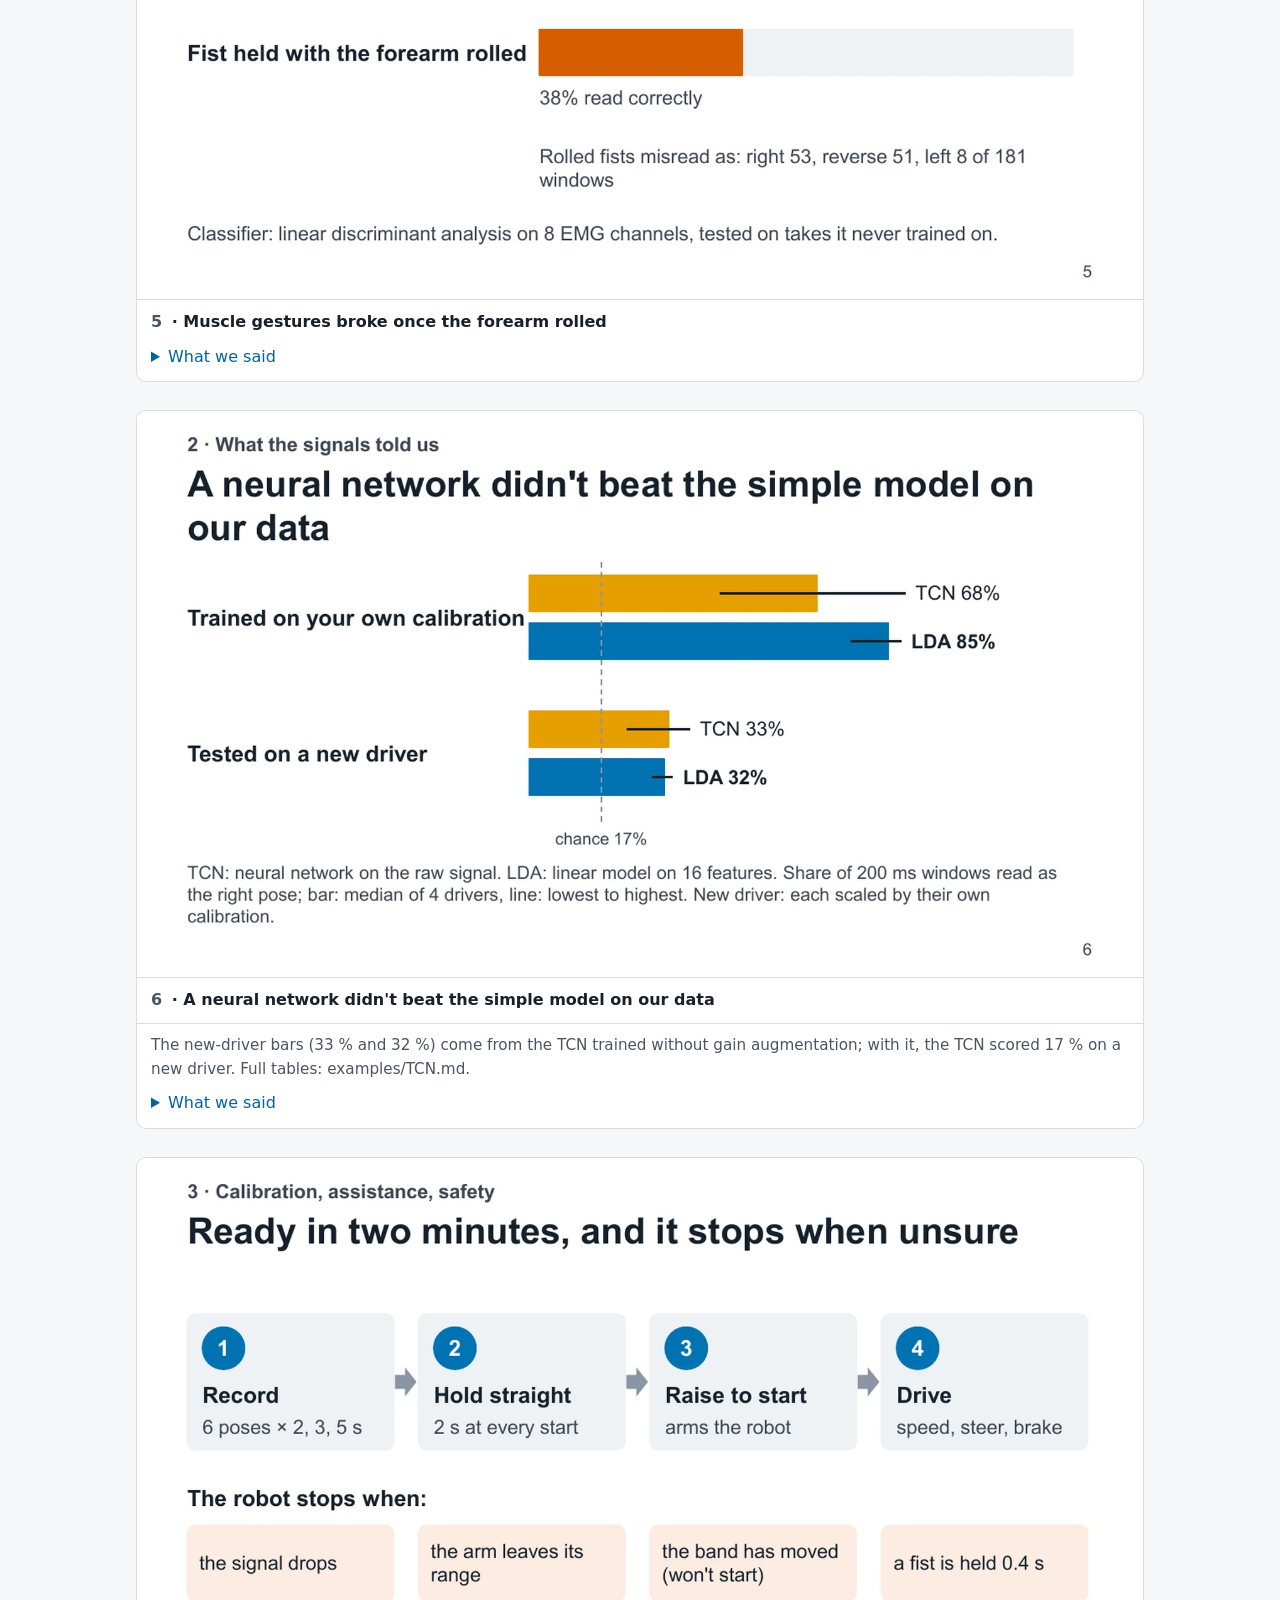
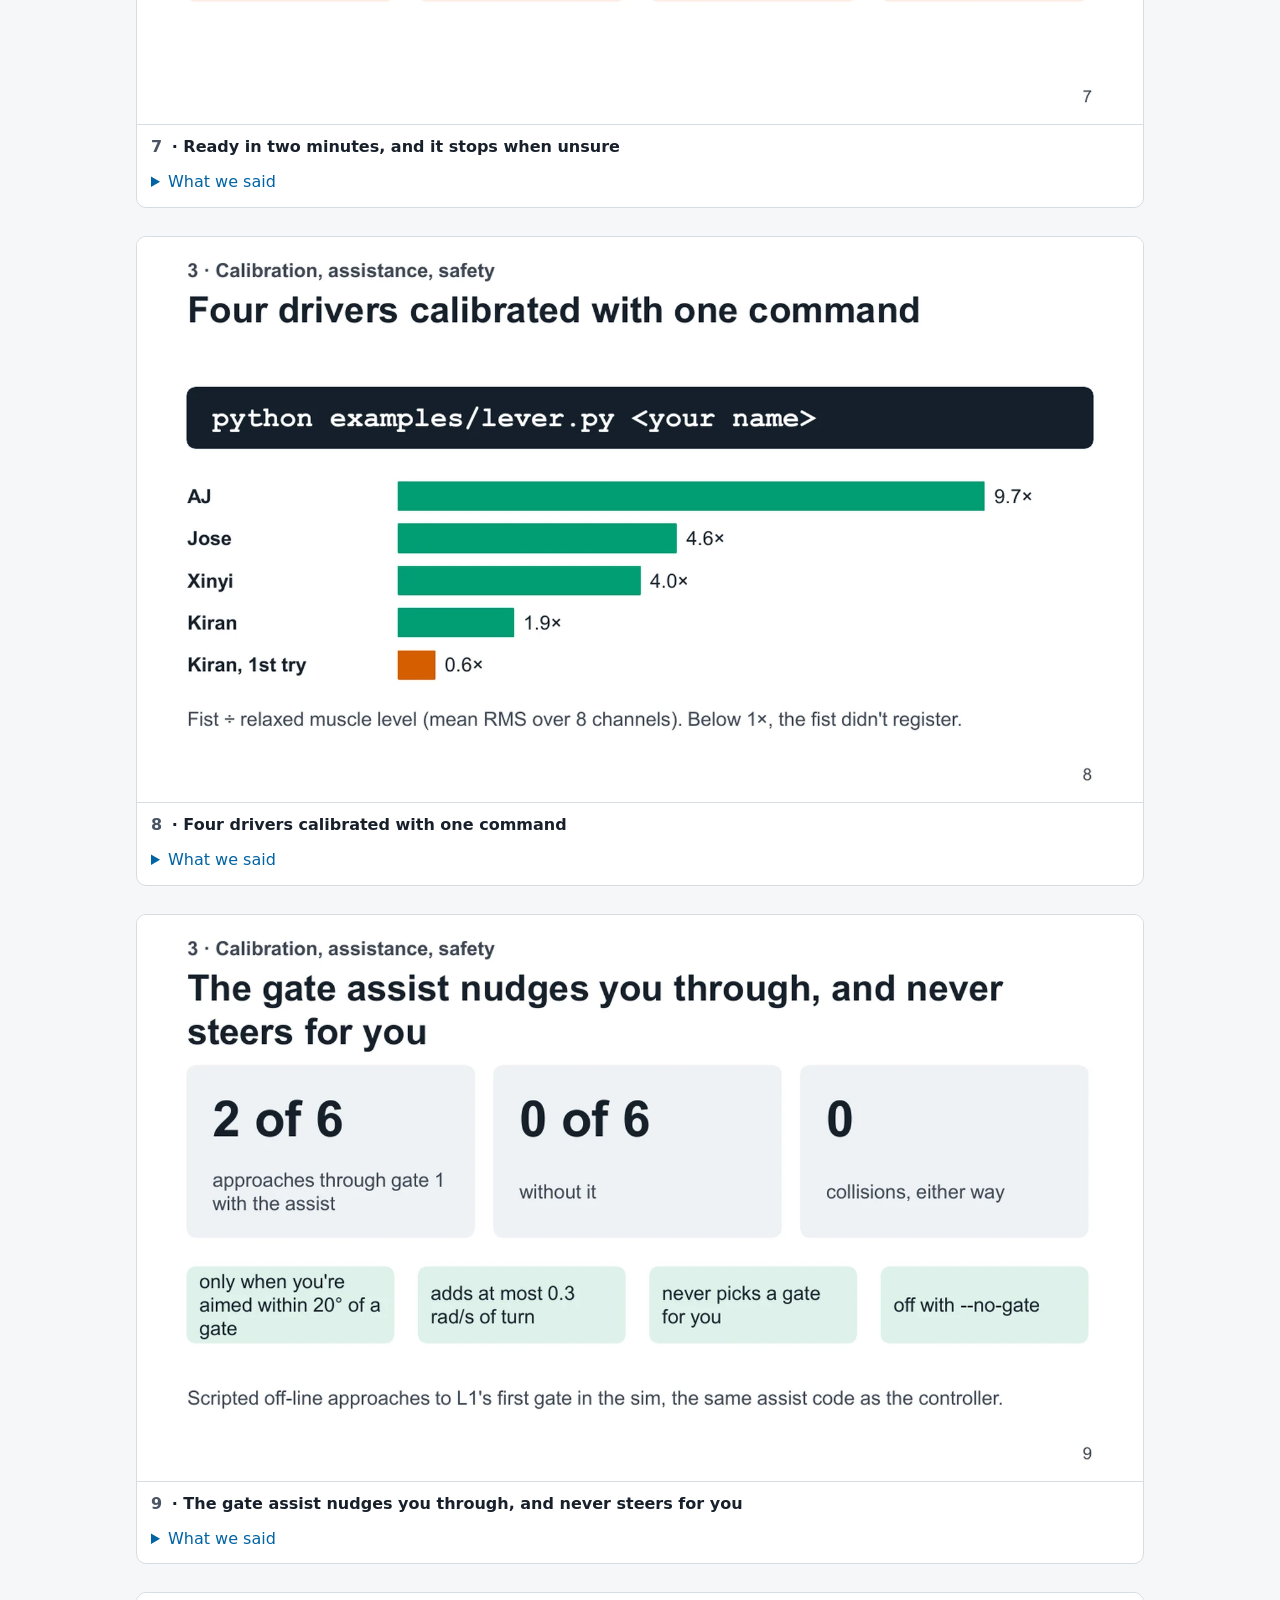
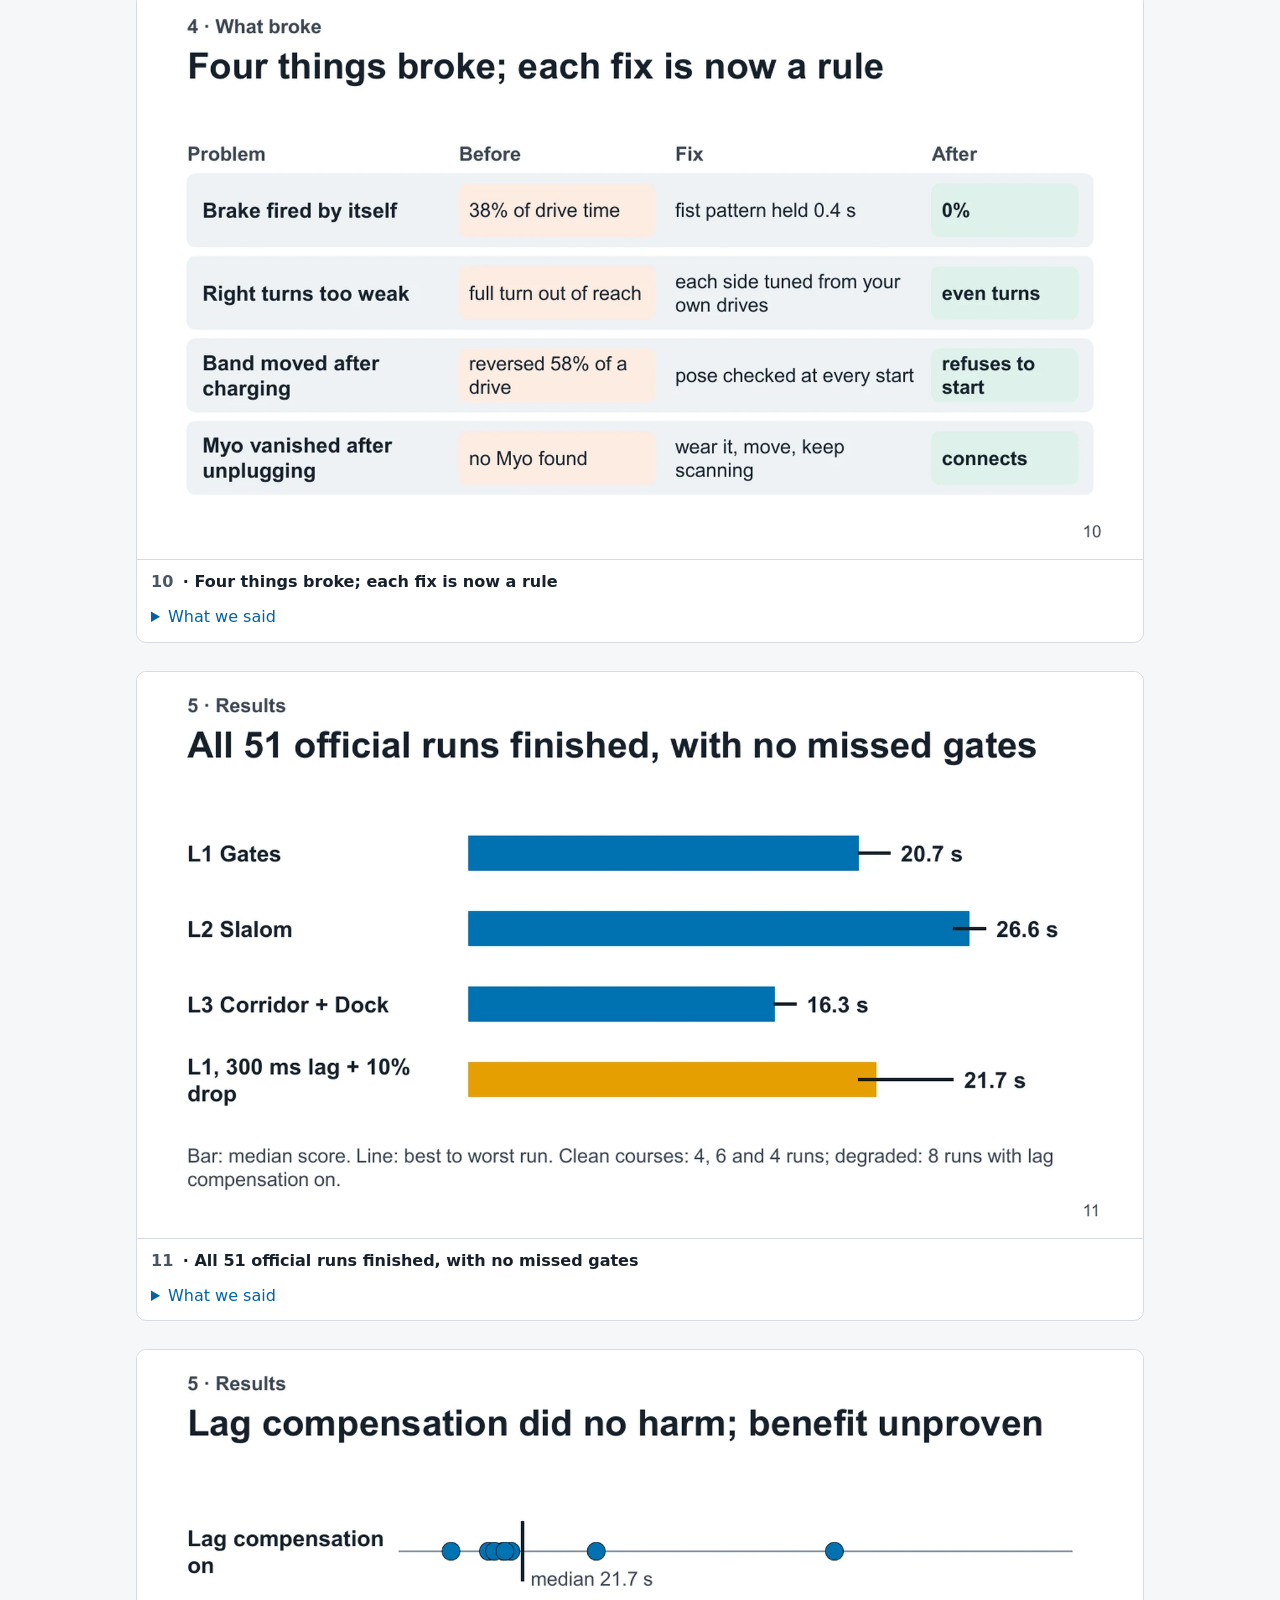
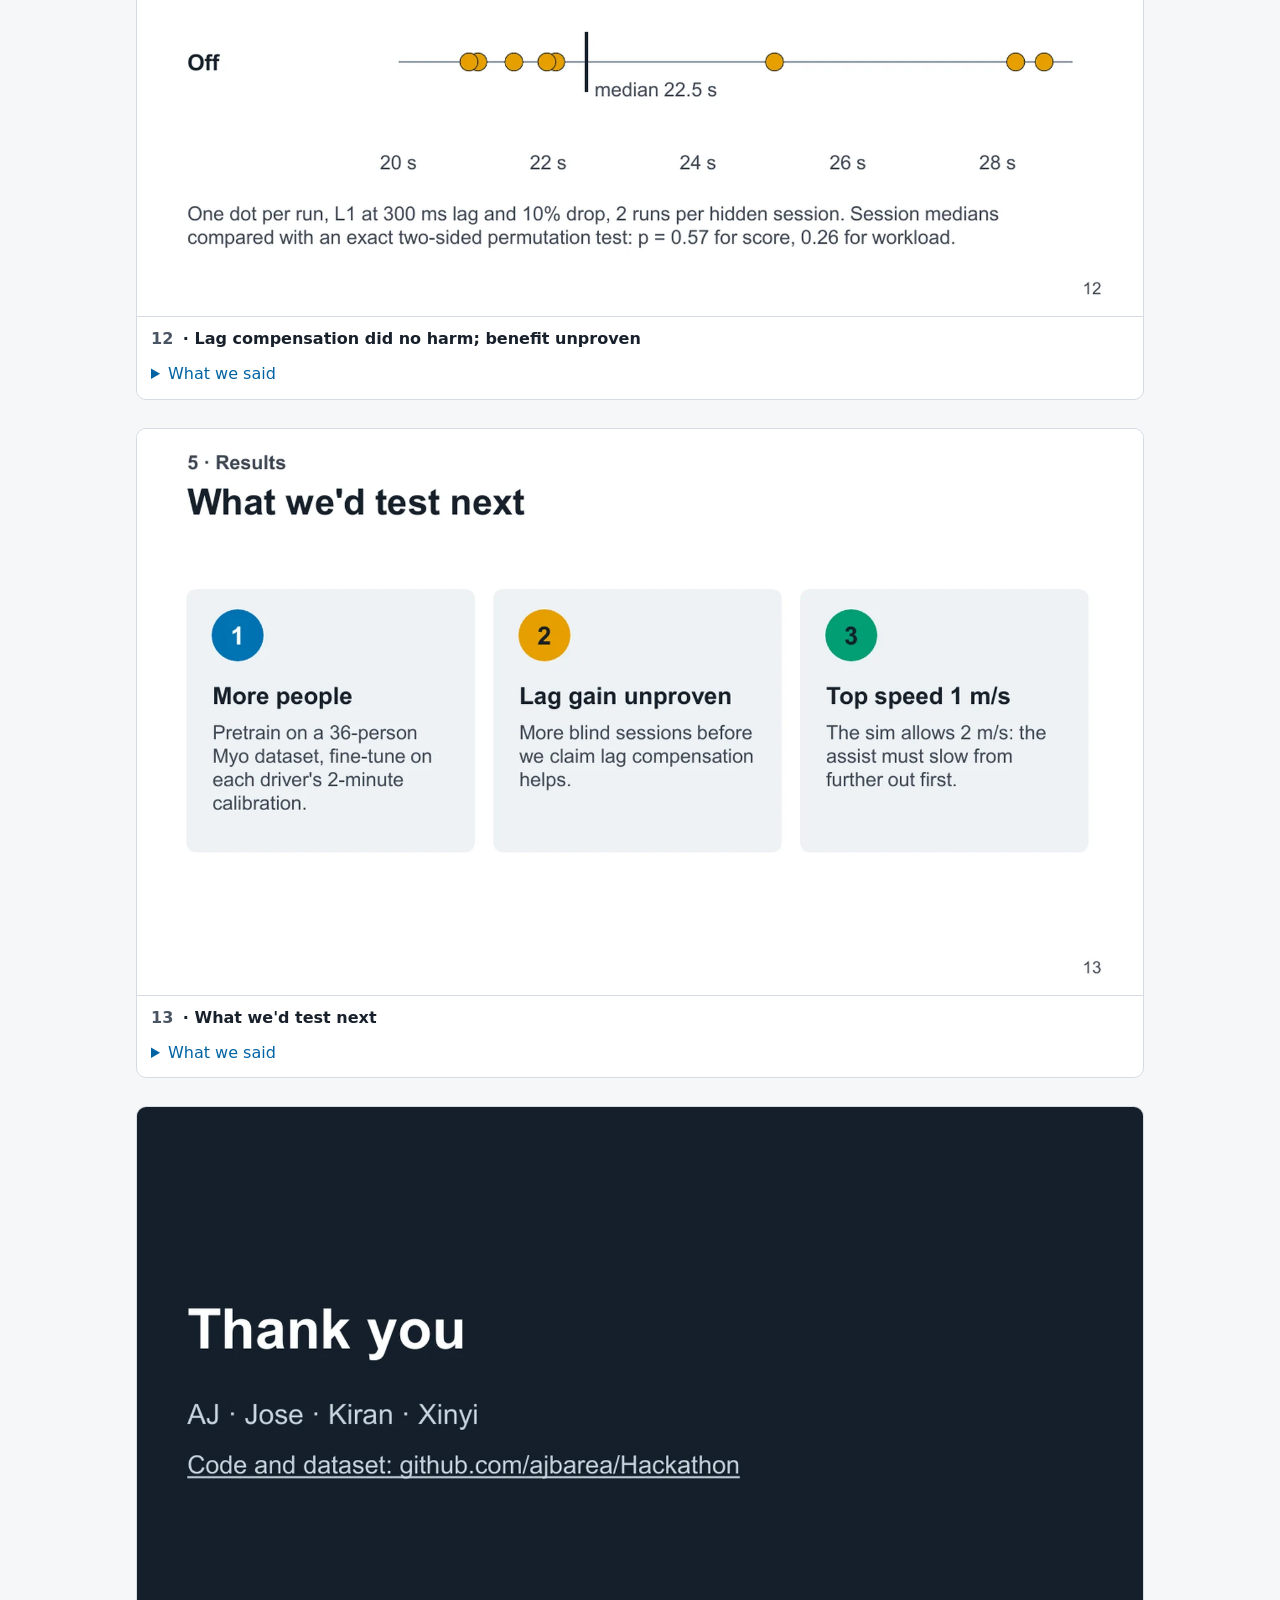
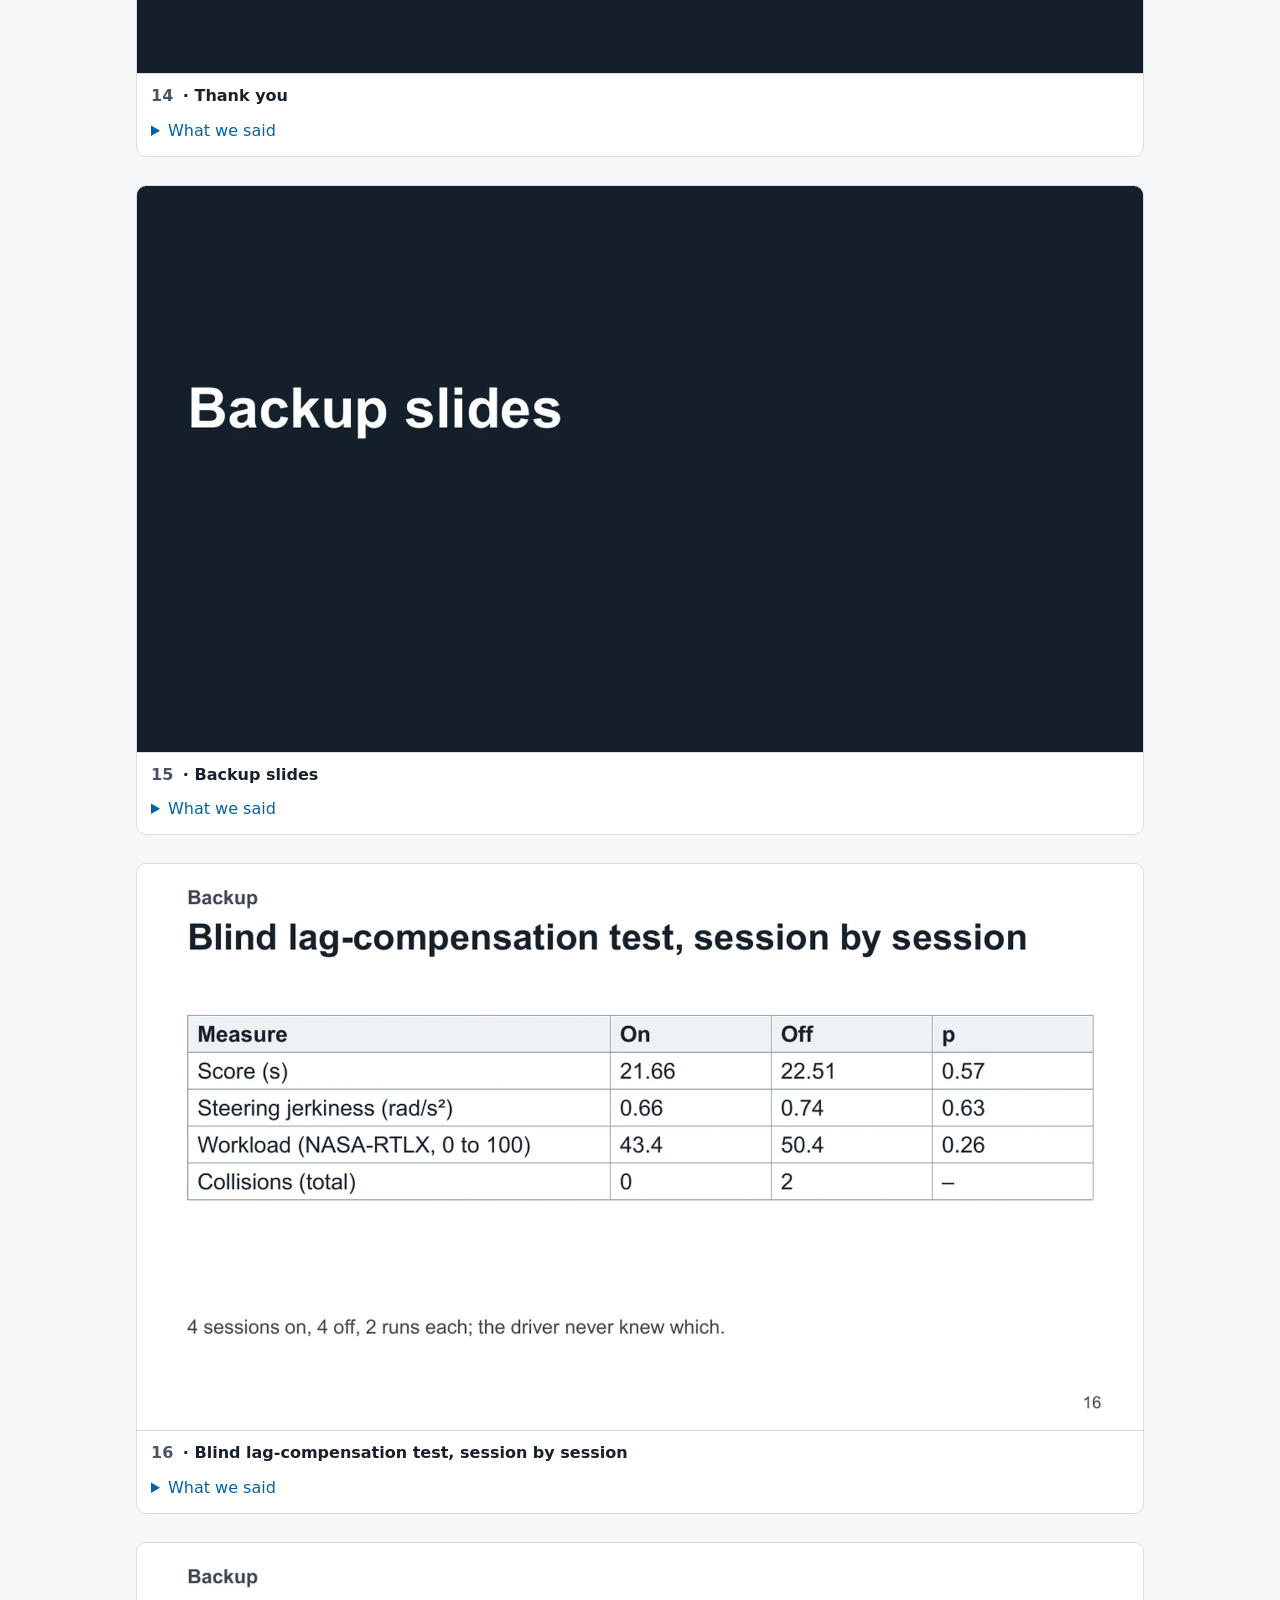
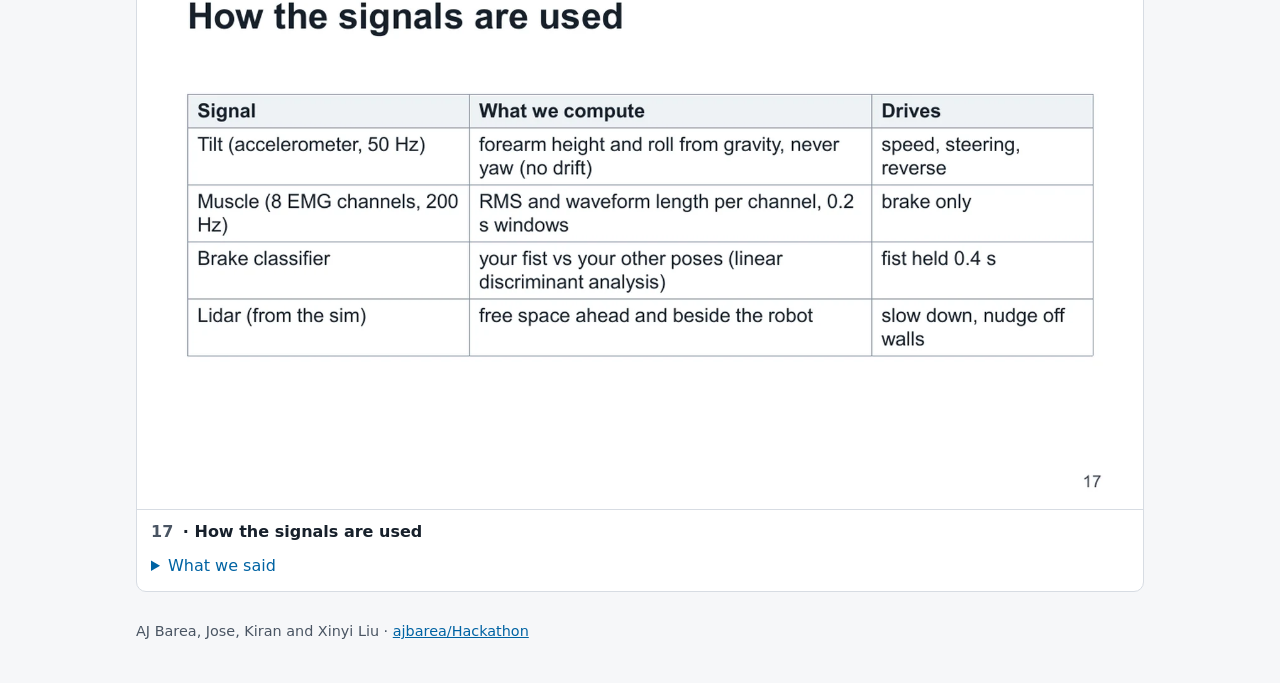
==== commit f6abedeb: "Docs site: review fixes (PR concurrency group, deck alt text and slide 6 note, .pptx served from the" ====
--- a/docs/deck/index.html
+++ b/docs/deck/index.html
@@ -30,6 +30,7 @@
 details { padding: 0 14px 12px; }
 summary { cursor: pointer; color: var(--accent); }
 details p { margin: 8px 0 0; color: var(--text); max-width: 75ch; }
+.note { margin: 0; padding: 10px 14px; color: var(--muted); font-size: 0.95rem; border-top: 1px solid var(--line); }
 footer { color: var(--muted); font-size: 0.9rem; padding-bottom: 40px; }
 </style>
 </head>
@@ -38,29 +39,29 @@
   <nav aria-label="Site">
     <a href="../">← Myo Lever Controller</a>
     <a href="../results/">Results</a>
-    <a href="https://github.com/ajbarea/Hackathon/releases/download/dataset-2026-10-23/AWARE-AI-Hackathon-Deck.pptx">Download the .pptx</a>
+    <a href="AWARE-AI-Hackathon-Deck.pptx">Download the .pptx</a>
   </nav>
   <h1>Driving a robot with one forearm</h1>
   <p class="lead">Our 17-slide deck for the AWARE-AI Fall Hackathon 2026, which won Best Presentation. Every number on it is read from the recordings and drive logs by <a href="https://github.com/ajbarea/Hackathon/tree/main/presentations/aware-ai-deck">a script</a>. Open "What we said" under a slide for the talk.</p>
 </header>
 <main>
-<figure id="s1"><img src="slides/slide-01.webp" width="1600" height="900" loading="eager" alt="Driving a robot with one forearm. AWARE-AI Hackathon 2026. AJ · Jose · Kiran · Xinyi"><figcaption><a href="#s1">1</a> · Driving a robot with one forearm</figcaption><details><summary>What we said</summary><p>(AJ) Hi, I&#x27;m AJ, and with me are Jose, Kiran and Xinyi. In the next five minutes we&#x27;ll show you how we drive the Jackal with one forearm and a Myo armband, what the muscle and motion signals taught us, and the results from the sim. Here&#x27;s the plan.</p></details></figure>
-<figure id="s2"><img src="slides/slide-02.webp" width="1600" height="900" loading="lazy" alt="Agenda. Five parts, about a minute each. 1 · How you drive. 2 · What the signals told us. 3 · Calibration, assistance, safety. 4 · What broke. 5 · Results"><figcaption><a href="#s2">2</a> · Five parts, about a minute each</figcaption><details><summary>What we said</summary><p>Five parts. How a driver controls the robot. What the signals told us, which is why our design looks the way it does. How a new driver calibrates, and what keeps the robot safe. What broke while we tested. And the results. First, what we built.</p></details></figure>
-<figure id="s3"><img src="slides/slide-03.webp" width="1600" height="900" loading="lazy" alt="What we did. One forearm drives every course, with no collisions. 20.7 s. L1 Gates. median of 4 runs, 0 collisions. 26.6 s. L2 Slalom. median of 6 runs, 0 collisions. 16.3 s. L3 Corridor + Dock. median of 4 runs, 0 collisions. 51 of 51 runs finished. New driver: 2 minutes to calibrate.. Score = time + 5 s per collision + 10 s per missed gate (the sim&#x27;s rule). Lower is better."><figcaption><a href="#s3">3</a> · One forearm drives every course, with no collisions</figcaption><details><summary>What we said</summary><p>Here&#x27;s what we built. One forearm and the Myo armband drive all three courses. Over 51 official runs we finished every single one, with no missed gates and no collisions on the clean courses. Why should you care? A new driver records their own calibration in about two minutes, and it kept working under the judges&#x27; slow, lossy link. So how do you drive it?</p></details></figure>
+<figure id="s1"><img src="slides/slide-01.webp" width="1600" height="900" loading="eager" alt="Driving a robot with one forearm. AWARE-AI Hackathon 2026. AJ · Jose · Kiran · Xinyi."><figcaption><a href="#s1">1</a> · Driving a robot with one forearm</figcaption><details><summary>What we said</summary><p>(AJ) Hi, I&#x27;m AJ, and with me are Jose, Kiran and Xinyi. In the next five minutes we&#x27;ll show you how we drive the Jackal with one forearm and a Myo armband, what the muscle and motion signals taught us, and the results from the sim. Here&#x27;s the plan.</p></details></figure>
+<figure id="s2"><img src="slides/slide-02.webp" width="1600" height="900" loading="lazy" alt="Agenda. Five parts, about a minute each. 1 · How you drive. 2 · What the signals told us. 3 · Calibration, assistance, safety. 4 · What broke. 5 · Results."><figcaption><a href="#s2">2</a> · Five parts, about a minute each</figcaption><details><summary>What we said</summary><p>Five parts. How a driver controls the robot. What the signals told us, which is why our design looks the way it does. How a new driver calibrates, and what keeps the robot safe. What broke while we tested. And the results. First, what we built.</p></details></figure>
+<figure id="s3"><img src="slides/slide-03.webp" width="1600" height="900" loading="lazy" alt="What we did. One forearm drives every course, with no collisions. 20.7 s. L1 Gates. median of 4 runs, 0 collisions. 26.6 s. L2 Slalom. median of 6 runs, 0 collisions. 16.3 s. L3 Corridor + Dock. median of 4 runs, 0 collisions. 51 of 51 runs finished. New driver: 2 minutes to calibrate. Score = time + 5 s per collision + 10 s per missed gate (the sim&#x27;s rule). Lower is better."><figcaption><a href="#s3">3</a> · One forearm drives every course, with no collisions</figcaption><details><summary>What we said</summary><p>Here&#x27;s what we built. One forearm and the Myo armband drive all three courses. Over 51 official runs we finished every single one, with no missed gates and no collisions on the clean courses. Why should you care? A new driver records their own calibration in about two minutes, and it kept working under the judges&#x27; slow, lossy link. So how do you drive it?</p></details></figure>
 <figure id="s4"><img src="slides/slide-04.webp" width="1600" height="900" loading="lazy" alt="1 · How you drive. Arm height sets speed, roll steers. STOP · arm up. GO · level. REVERSE · tip down. elbow. STEER · roll the forearm. like turning a doorknob, left or right; a bigger roll turns harder. BRAKE · firm fist. held for 0.4 s; your hand stays relaxed the rest of the time. Raise the arm once to start. Lower = faster, up to full speed at level."><figcaption><a href="#s4">4</a> · Arm height sets speed, roll steers</figcaption><details><summary>What we said</summary><p>The arm is the joystick. Raise your forearm and the robot stops. Lower it to level and it drives, and the lower you go toward level, the faster. Tip it down past level and it backs up. Roll your forearm like a doorknob to steer. And if something goes wrong, make a firm fist and hold it for under half a second: that&#x27;s the brake. Your hand stays relaxed the whole time, so it isn&#x27;t tiring. Why not just use muscle gestures? We tried.</p></details></figure>
 <figure id="s5"><img src="slides/slide-05.webp" width="1600" height="900" loading="lazy" alt="2 · What the signals told us. Muscle gestures broke once the forearm rolled. Still poses (all 5 gestures). 99% read correctly. Fist held with the forearm rolled. 38% read correctly. Rolled fists misread as: right 53, reverse 51, left 8 of 181 windows. Classifier: linear discriminant analysis on 8 EMG channels, tested on takes it never trained on."><figcaption><a href="#s5">5</a> · Muscle gestures broke once the forearm rolled</figcaption><details><summary>What we said</summary><p>We started with five muscle gestures and a classifier. On still poses it was right 99% of the time, on takes it had never seen. But hold a fist with your forearm rolled, which is exactly what you do while steering, and it read &quot;forward&quot; only 38% of the time. The rest came out as right, reverse or left. Rolling your arm moves the muscles under the electrodes. So we kept the muscle signal for the brake only, and steer with the band&#x27;s tilt sensor, which rolling can&#x27;t fool.</p></details></figure>
-<figure id="s6"><img src="slides/slide-06.webp" width="1600" height="900" loading="lazy" alt="2 · What the signals told us. A neural network didn&#x27;t beat the simple model on our data. Trained on your own calibration. TCN 68%. LDA 85%. Tested on a new driver. TCN 33%. LDA 32%. chance 17%. TCN: neural network on the raw signal. LDA: linear model on 16 features. Share of 200 ms windows read as the right pose; bar: median of 4 drivers, line: lowest to highest. New driver: each scaled by their own calibration."><figcaption><a href="#s6">6</a> · A neural network didn&#x27;t beat the simple model on our data</figcaption><details><summary>What we said</summary><p>(AJ) We also asked whether deep learning would read the muscles better. We trained a temporal convolutional network on the raw signal, with gain and noise augmentation, and tested it on takes and drivers it never saw. On each person&#x27;s own two-and-a-half-minute calibration, the simple linear model still won: 85% of poses against 68%. On a driver it had never seen, both were near 32%, against seventeen percent for guessing. With this little data per person, the simple model is the right choice, so the controller keeps it for the brake.</p></details></figure>
-<figure id="s7"><img src="slides/slide-07.webp" width="1600" height="900" loading="lazy" alt="3 · Calibration, assistance, safety. Ready in two minutes, and it stops when unsure. Record. 6 poses × 2, 3, 5 s. Hold straight. 2 s at every start. Raise to start. arms the robot. Drive. speed, steer, brake. The robot stops when:. the signal drops. the arm leaves its range. the band has moved (won&#x27;t start). a fist is held 0.4 s"><figcaption><a href="#s7">7</a> · Ready in two minutes, and it stops when unsure</figcaption><details><summary>What we said</summary><p>Every driver records their own calibration: six poses, each held for two, three and five seconds, about 2 minutes in all, with prompts. At the start of each drive they hold their arm straight for two seconds, so straight is straight for them. Then they raise the arm to arm it. Underneath, the robot stops whenever it&#x27;s unsure: if the signal drops, if the arm leaves its calibrated range, or if the band has moved, in which case it refuses to start and asks for a new calibration.</p></details></figure>
+<figure id="s6"><img src="slides/slide-06.webp" width="1600" height="900" loading="lazy" alt="2 · What the signals told us. A neural network didn&#x27;t beat the simple model on our data. Trained on your own calibration. TCN 68%. LDA 85%. Tested on a new driver. TCN 33%. LDA 32%. chance 17%. TCN: neural network on the raw signal. LDA: linear model on 16 features. Share of 200 ms windows read as the right pose; bar: median of 4 drivers, line: lowest to highest. New driver: each scaled by their own calibration."><figcaption><a href="#s6">6</a> · A neural network didn&#x27;t beat the simple model on our data</figcaption><p class="note">The new-driver bars (33 % and 32 %) come from the TCN trained without gain augmentation; with it, the TCN scored 17 % on a new driver. Full tables: examples/TCN.md.</p><details><summary>What we said</summary><p>(AJ) We also asked whether deep learning would read the muscles better. We trained a temporal convolutional network on the raw signal, with gain and noise augmentation, and tested it on takes and drivers it never saw. On each person&#x27;s own two-and-a-half-minute calibration, the simple linear model still won: 85% of poses against 68%. On a driver it had never seen, both were near 32%, against seventeen percent for guessing. With this little data per person, the simple model is the right choice, so the controller keeps it for the brake.</p></details></figure>
+<figure id="s7"><img src="slides/slide-07.webp" width="1600" height="900" loading="lazy" alt="3 · Calibration, assistance, safety. Ready in two minutes, and it stops when unsure. 1. Record. 6 poses × 2, 3, 5 s. 2. Hold straight. 2 s at every start. 3. Raise to start. arms the robot. 4. Drive. speed, steer, brake. The robot stops when: the signal drops. the arm leaves its range. the band has moved (won&#x27;t start). a fist is held 0.4 s."><figcaption><a href="#s7">7</a> · Ready in two minutes, and it stops when unsure</figcaption><details><summary>What we said</summary><p>Every driver records their own calibration: six poses, each held for two, three and five seconds, about 2 minutes in all, with prompts. At the start of each drive they hold their arm straight for two seconds, so straight is straight for them. Then they raise the arm to arm it. Underneath, the robot stops whenever it&#x27;s unsure: if the signal drops, if the arm leaves its calibrated range, or if the band has moved, in which case it refuses to start and asks for a new calibration.</p></details></figure>
 <figure id="s8"><img src="slides/slide-08.webp" width="1600" height="900" loading="lazy" alt="3 · Calibration, assistance, safety. Four drivers calibrated with one command. python examples/lever.py &lt;your name&gt;. AJ. 9.7×. Jose. 4.6×. Xinyi. 4.0×. Kiran. 1.9×. Kiran, 1st try. 0.6×. Fist ÷ relaxed muscle level (mean RMS over 8 channels). Below 1×, the fist didn&#x27;t register."><figcaption><a href="#s8">8</a> · Four drivers calibrated with one command</figcaption><details><summary>What we said</summary><p>(Kiran) To get past one driver, we made setup a single command. It connects the Myo, records your calibration, opens the sim and drives. Four of us recorded, and the data is public. The bars show how much stronger each person&#x27;s fist is than their relaxed hand, which is what the brake detects. My first recording came out below one: the fist didn&#x27;t register, so I recorded again. Now the tool shows that check after every calibration.</p></details></figure>
-<figure id="s9"><img src="slides/slide-09.webp" width="1600" height="900" loading="lazy" alt="3 · Calibration, assistance, safety. The gate assist nudges you through, and never steers for you. 2 of 6. approaches through gate 1 with the assist. 0 of 6. without it. collisions, either way. only when you&#x27;re aimed within 20° of a gate. adds at most 0.3 rad/s of turn. never picks a gate for you. off with --no-gate. Scripted off-line approaches to L1&#x27;s first gate in the sim, the same assist code as the controller."><figcaption><a href="#s9">9</a> · The gate assist nudges you through, and never steers for you</figcaption><details><summary>What we said</summary><p>(Xinyi) I added a gate assist. The lidar finds the two posts of the next gate. If you are already aimed within twenty degrees of it, it adds a small correction toward the centre, never more than 0.3 radians per second, so you stay in control. In 6 test approaches from off the line, it got through the first gate 2 times against 0 without it, with no collisions either way. When the approach wasn&#x27;t aimed at the gate, it did nothing.</p></details></figure>
-<figure id="s10"><img src="slides/slide-10.webp" width="1600" height="900" loading="lazy" alt="4 · What broke. Four things broke; each fix is now a rule. Problem. Before. Fix. After. Brake fired by itself. 38% of drive time. fist pattern held 0.4 s. 0%. Right turns too weak. full turn out of reach. each side tuned from your own drives. even turns. Band moved after charging. reversed 58% of a drive. pose checked at every start. refuses to start. Myo vanished after unplugging. no Myo found. wear it, move, keep scanning. connects"><figcaption><a href="#s10">10</a> · Four things broke; each fix is now a rule</figcaption><details><summary>What we said</summary><p>(Jose) Four things broke. First, the brake fired on its own 38% of the time, because just holding your arm out uses the same forearm muscles. Now it needs a fist pattern held for 0.4 seconds, and it dropped to zero. Second, right turns were weak: with the arm out you only roll about thirty degrees right, so we tune each side from the driver&#x27;s own logs. Third, after a battery recharge the band went back on differently and the robot reversed 58% of the time. Now it checks the pose at every start and refuses if the band moved. And today the Myo vanished: once unplugged it fell asleep and no laptop could find it. Wearing it and moving while the tool keeps scanning brought it back, and that&#x27;s in our troubleshooting guide.</p></details></figure>
+<figure id="s9"><img src="slides/slide-09.webp" width="1600" height="900" loading="lazy" alt="3 · Calibration, assistance, safety. The gate assist nudges you through, and never steers for you. 2 of 6. approaches through gate 1 with the assist. 0 of 6. without it. 0. collisions, either way. only when you&#x27;re aimed within 20° of a gate. adds at most 0.3 rad/s of turn. never picks a gate for you. off with --no-gate. Scripted off-line approaches to L1&#x27;s first gate in the sim, the same assist code as the controller."><figcaption><a href="#s9">9</a> · The gate assist nudges you through, and never steers for you</figcaption><details><summary>What we said</summary><p>(Xinyi) I added a gate assist. The lidar finds the two posts of the next gate. If you are already aimed within twenty degrees of it, it adds a small correction toward the centre, never more than 0.3 radians per second, so you stay in control. In 6 test approaches from off the line, it got through the first gate 2 times against 0 without it, with no collisions either way. When the approach wasn&#x27;t aimed at the gate, it did nothing.</p></details></figure>
+<figure id="s10"><img src="slides/slide-10.webp" width="1600" height="900" loading="lazy" alt="4 · What broke. Four things broke; each fix is now a rule. Problem. Before. Fix. After. Brake fired by itself. 38% of drive time. fist pattern held 0.4 s. 0%. Right turns too weak. full turn out of reach. each side tuned from your own drives. even turns. Band moved after charging. reversed 58% of a drive. pose checked at every start. refuses to start. Myo vanished after unplugging. no Myo found. wear it, move, keep scanning. connects."><figcaption><a href="#s10">10</a> · Four things broke; each fix is now a rule</figcaption><details><summary>What we said</summary><p>(Jose) Four things broke. First, the brake fired on its own 38% of the time, because just holding your arm out uses the same forearm muscles. Now it needs a fist pattern held for 0.4 seconds, and it dropped to zero. Second, right turns were weak: with the arm out you only roll about thirty degrees right, so we tune each side from the driver&#x27;s own logs. Third, after a battery recharge the band went back on differently and the robot reversed 58% of the time. Now it checks the pose at every start and refuses if the band moved. And today the Myo vanished: once unplugged it fell asleep and no laptop could find it. Wearing it and moving while the tool keeps scanning brought it back, and that&#x27;s in our troubleshooting guide.</p></details></figure>
 <figure id="s11"><img src="slides/slide-11.webp" width="1600" height="900" loading="lazy" alt="5 · Results. All 51 official runs finished, with no missed gates. L1 Gates. 20.7 s. L2 Slalom. 26.6 s. L3 Corridor + Dock. 16.3 s. L1, 300 ms lag + 10% drop. 21.7 s. Bar: median score. Line: best to worst run. Clean courses: 4, 6 and 4 runs; degraded: 8 runs with lag compensation on."><figcaption><a href="#s11">11</a> · All 51 official runs finished, with no missed gates</figcaption><details><summary>What we said</summary><p>Here are the official scores, the medians over repeated runs so it isn&#x27;t one lucky lap: 20.7 seconds on L1, 26.6 on the slalom, 16.3 on the corridor and dock, with no collisions. The last bar is L1 under the judges&#x27; degraded link, 300 milliseconds of lag and ten percent packet loss: about 21.7 seconds, barely slower than clean. That&#x27;s the robustness we were after. Speaking of lag, we tested one more idea.</p></details></figure>
 <figure id="s12"><img src="slides/slide-12.webp" width="1600" height="900" loading="lazy" alt="5 · Results. Lag compensation did no harm; benefit unproven. Lag compensation on. median 21.7 s. Off. median 22.5 s. 20 s. 22 s. 24 s. 26 s. 28 s. One dot per run, L1 at 300 ms lag and 10% drop, 2 runs per hidden session. Session medians compared with an exact two-sided permutation test: p = 0.57 for score, 0.26 for workload."><figcaption><a href="#s12">12</a> · Lag compensation did no harm; benefit unproven</figcaption><details><summary>What we said</summary><p>With 300 milliseconds of lag, drivers overcorrect, so we added lag compensation: it measures the delay, softens steering, and checks obstacles from where the robot will be when each command lands. To test it fairly we ran it blind: 8 sessions, the controller secretly switching it on or off, so the driver couldn&#x27;t know. With it on, the medians were a little better and there were no collisions, against 2 without. But with this few runs, the difference isn&#x27;t significant. We kept it on because it did no harm.</p></details></figure>
-<figure id="s13"><img src="slides/slide-13.webp" width="1600" height="900" loading="lazy" alt="5 · Results. What we&#x27;d test next. More people. Pretrain on a 36-person Myo dataset, fine-tune on each driver&#x27;s 2-minute calibration.. Lag gain unproven. More blind sessions before we claim lag compensation helps.. Top speed 1 m/s. The sim allows 2 m/s: the assist must slow from further out first."><figcaption><a href="#s13">13</a> · What we&#x27;d test next</figcaption><details><summary>What we said</summary><p>(AJ) What we&#x27;d do next. Four drivers isn&#x27;t enough for a neural network, so we&#x27;d pretrain on a public Myo dataset of thirty-six people, which has the relaxed hand and the fist the brake needs, then fine-tune on each calibration. The lag result needs more sessions before we&#x27;d claim it helps. And we capped speed at one metre per second while tuning, half what the sim allows, so going faster means the obstacle assist has to look further ahead first.</p></details></figure>
-<figure id="s14"><img src="slides/slide-14.webp" width="1600" height="900" loading="lazy" alt="Thank you. AJ · Jose · Kiran · Xinyi. Code and dataset: github.com/ajbarea/Hackathon"><figcaption><a href="#s14">14</a> · Thank you</figcaption><details><summary>What we said</summary><p>That&#x27;s our controller: one forearm, no squeezing, every course finished. The code and the dataset are public on GitHub. Thank you, and we&#x27;re happy to take questions.</p></details></figure>
-<figure id="s15"><img src="slides/slide-15.webp" width="1600" height="900" loading="lazy" alt="Backup slides"><figcaption><a href="#s15">15</a> · Backup slides</figcaption><details><summary>What we said</summary><p>Backup slides for questions.</p></details></figure>
+<figure id="s13"><img src="slides/slide-13.webp" width="1600" height="900" loading="lazy" alt="5 · Results. What we&#x27;d test next. 1. More people. Pretrain on a 36-person Myo dataset, fine-tune on each driver&#x27;s 2-minute calibration. 2. Lag gain unproven. More blind sessions before we claim lag compensation helps. 3. Top speed 1 m/s. The sim allows 2 m/s: the assist must slow from further out first."><figcaption><a href="#s13">13</a> · What we&#x27;d test next</figcaption><details><summary>What we said</summary><p>(AJ) What we&#x27;d do next. Four drivers isn&#x27;t enough for a neural network, so we&#x27;d pretrain on a public Myo dataset of thirty-six people, which has the relaxed hand and the fist the brake needs, then fine-tune on each calibration. The lag result needs more sessions before we&#x27;d claim it helps. And we capped speed at one metre per second while tuning, half what the sim allows, so going faster means the obstacle assist has to look further ahead first.</p></details></figure>
+<figure id="s14"><img src="slides/slide-14.webp" width="1600" height="900" loading="lazy" alt="Thank you. AJ · Jose · Kiran · Xinyi. Code and dataset: github.com/ajbarea/Hackathon."><figcaption><a href="#s14">14</a> · Thank you</figcaption><details><summary>What we said</summary><p>That&#x27;s our controller: one forearm, no squeezing, every course finished. The code and the dataset are public on GitHub. Thank you, and we&#x27;re happy to take questions.</p></details></figure>
+<figure id="s15"><img src="slides/slide-15.webp" width="1600" height="900" loading="lazy" alt="Backup slides."><figcaption><a href="#s15">15</a> · Backup slides</figcaption><details><summary>What we said</summary><p>Backup slides for questions.</p></details></figure>
 <figure id="s16"><img src="slides/slide-16.webp" width="1600" height="900" loading="lazy" alt="Backup. Blind lag-compensation test, session by session. Measure | On | Off | p. Score (s) | 21.66 | 22.51 | 0.57. Steering jerkiness (rad/s²) | 0.66 | 0.74 | 0.63. Workload (NASA-RTLX, 0 to 100) | 43.4 | 50.4 | 0.26. Collisions (total) | 0 | 2 | –. 4 sessions on, 4 off, 2 runs each; the driver never knew which."><figcaption><a href="#s16">16</a> · Blind lag-compensation test, session by session</figcaption><details><summary>What we said</summary><p>Backup. The blind test in full: medians of each session&#x27;s two runs, compared with an exact two-sided permutation test.</p></details></figure>
-<figure id="s17"><img src="slides/slide-17.webp" width="1600" height="900" loading="lazy" alt="Backup. How the signals are used. Signal | What we compute | Drives. Tilt (accelerometer, 50 Hz) | forearm height and roll from gravity, never yaw (no drift) | speed, steering, reverse. Muscle (8 EMG channels, 200 Hz) | RMS and waveform length per channel, 0.2 s windows | brake only. Brake classifier | your fist vs your other poses (linear discriminant analysis) | fist held 0.4 s. Lidar (from the sim) | free space ahead and beside the robot | slow down, nudge off walls"><figcaption><a href="#s17">17</a> · How the signals are used</figcaption><details><summary>What we said</summary><p>Backup. What each signal does: the tilt sensor gives speed, steering and reverse; the muscle signal only gives the brake.</p></details></figure>
+<figure id="s17"><img src="slides/slide-17.webp" width="1600" height="900" loading="lazy" alt="Backup. How the signals are used. Signal | What we compute | Drives. Tilt (accelerometer, 50 Hz) | forearm height and roll from gravity, never yaw (no drift) | speed, steering, reverse. Muscle (8 EMG channels, 200 Hz) | RMS and waveform length per channel, 0.2 s windows | brake only. Brake classifier | your fist vs your other poses (linear discriminant analysis) | fist held 0.4 s. Lidar (from the sim) | free space ahead and beside the robot | slow down, nudge off walls."><figcaption><a href="#s17">17</a> · How the signals are used</figcaption><details><summary>What we said</summary><p>Backup. What each signal does: the tilt sensor gives speed, steering and reverse; the muscle signal only gives the brake.</p></details></figure>
 </main>
 <footer>AJ Barea, Jose, Kiran and Xinyi Liu · <a href="https://github.com/ajbarea/Hackathon">ajbarea/Hackathon</a></footer>
 </body>
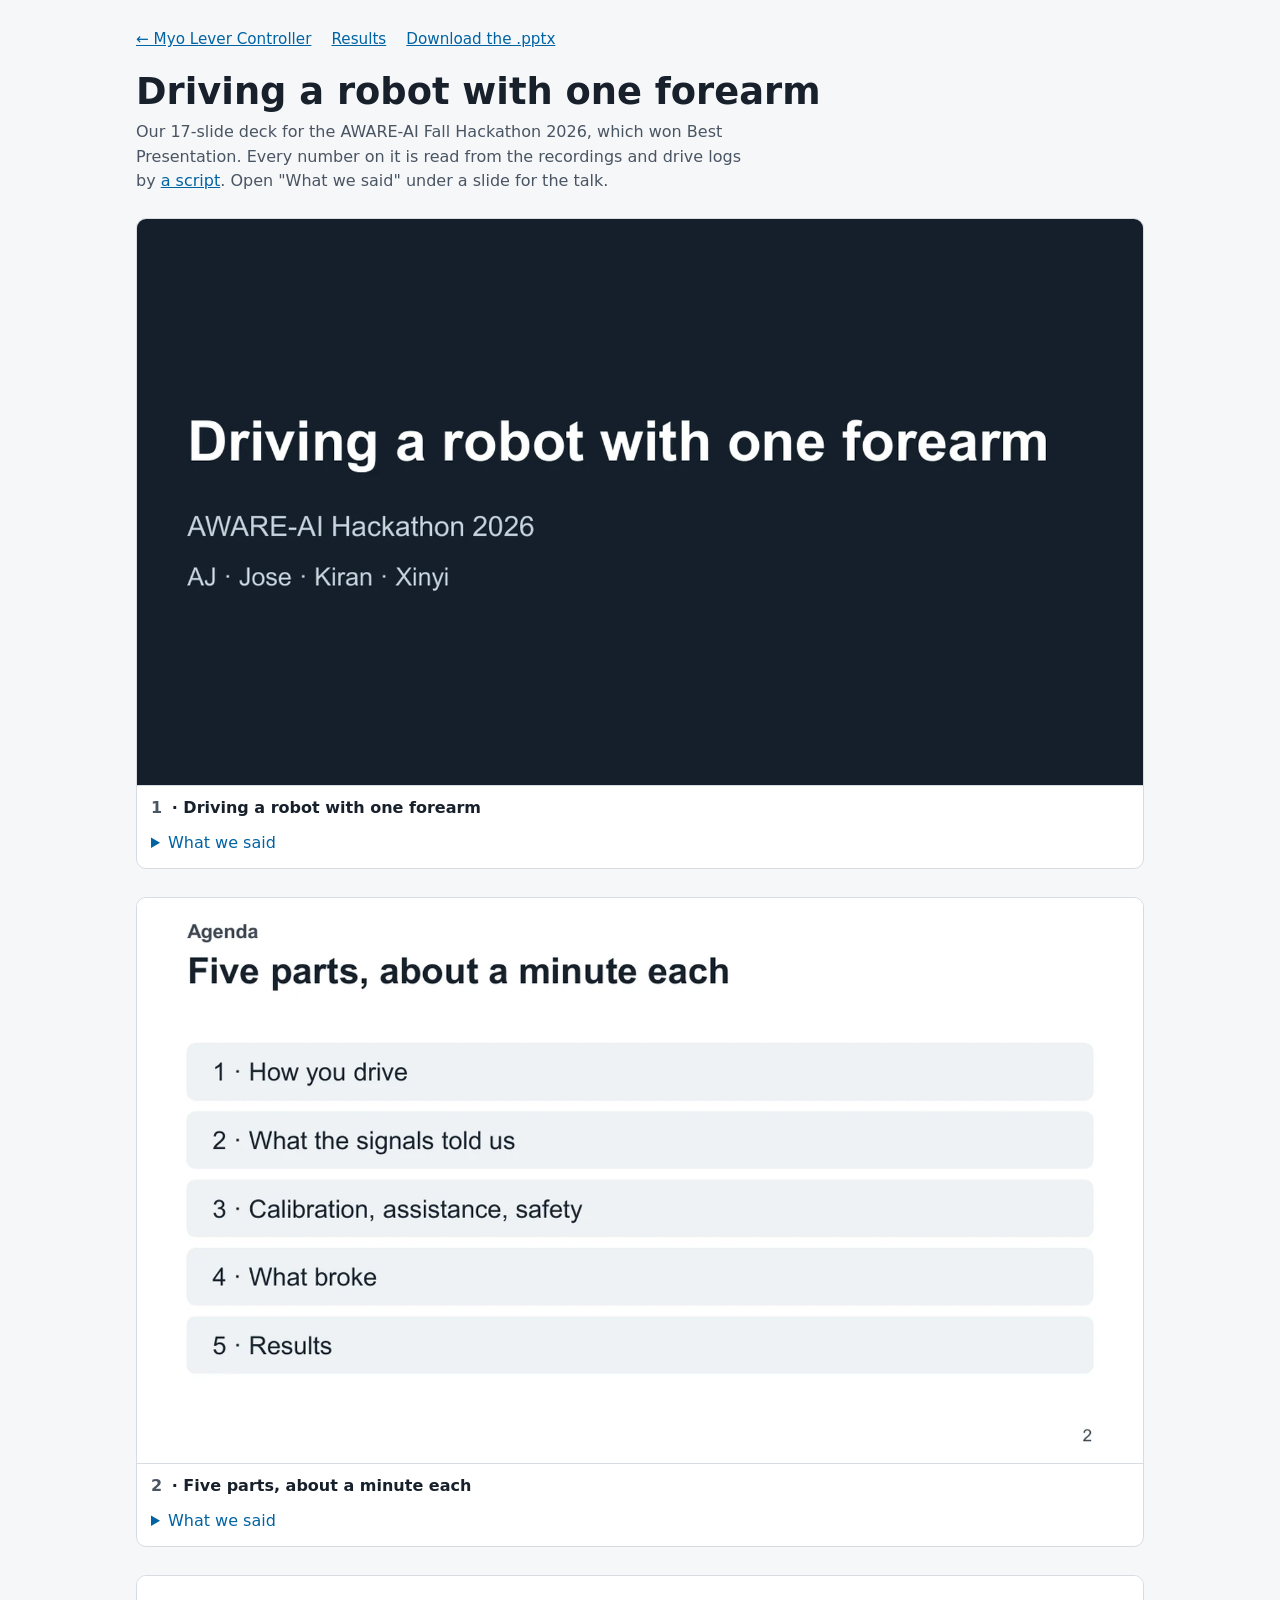
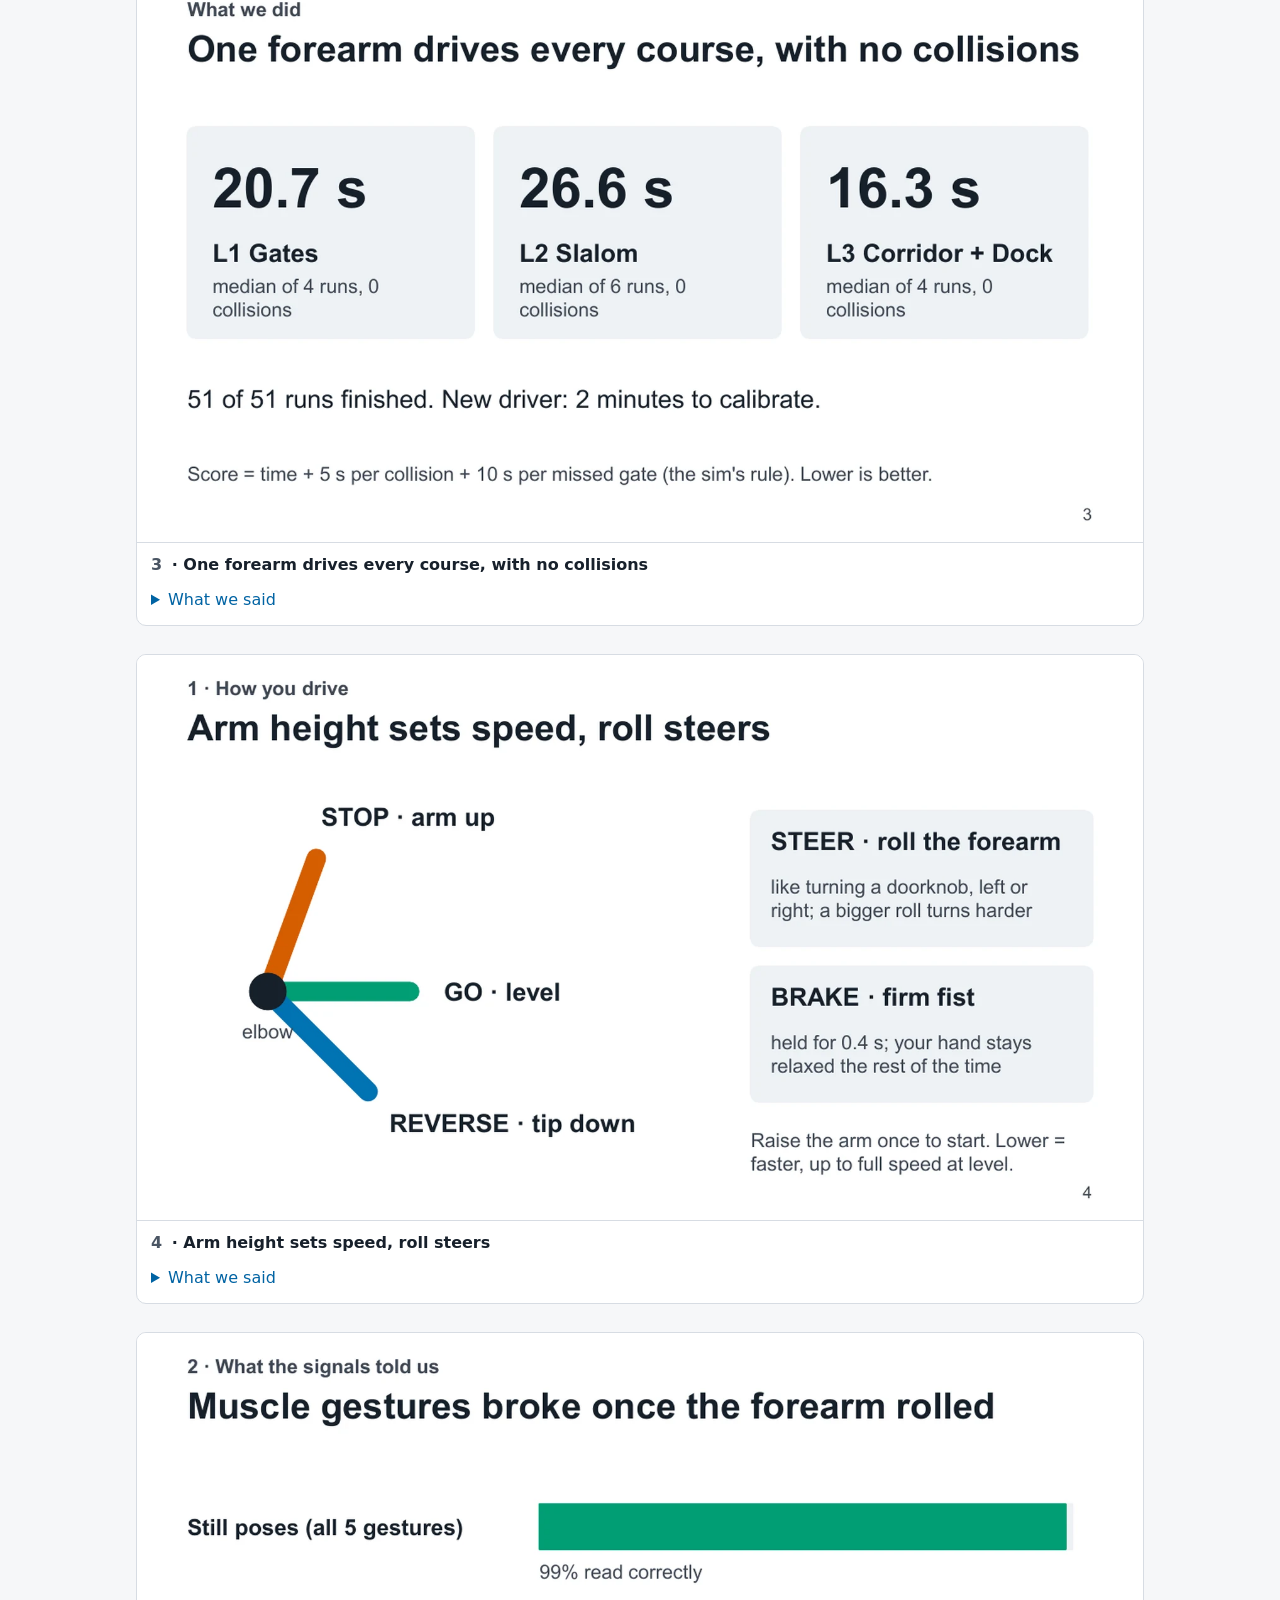
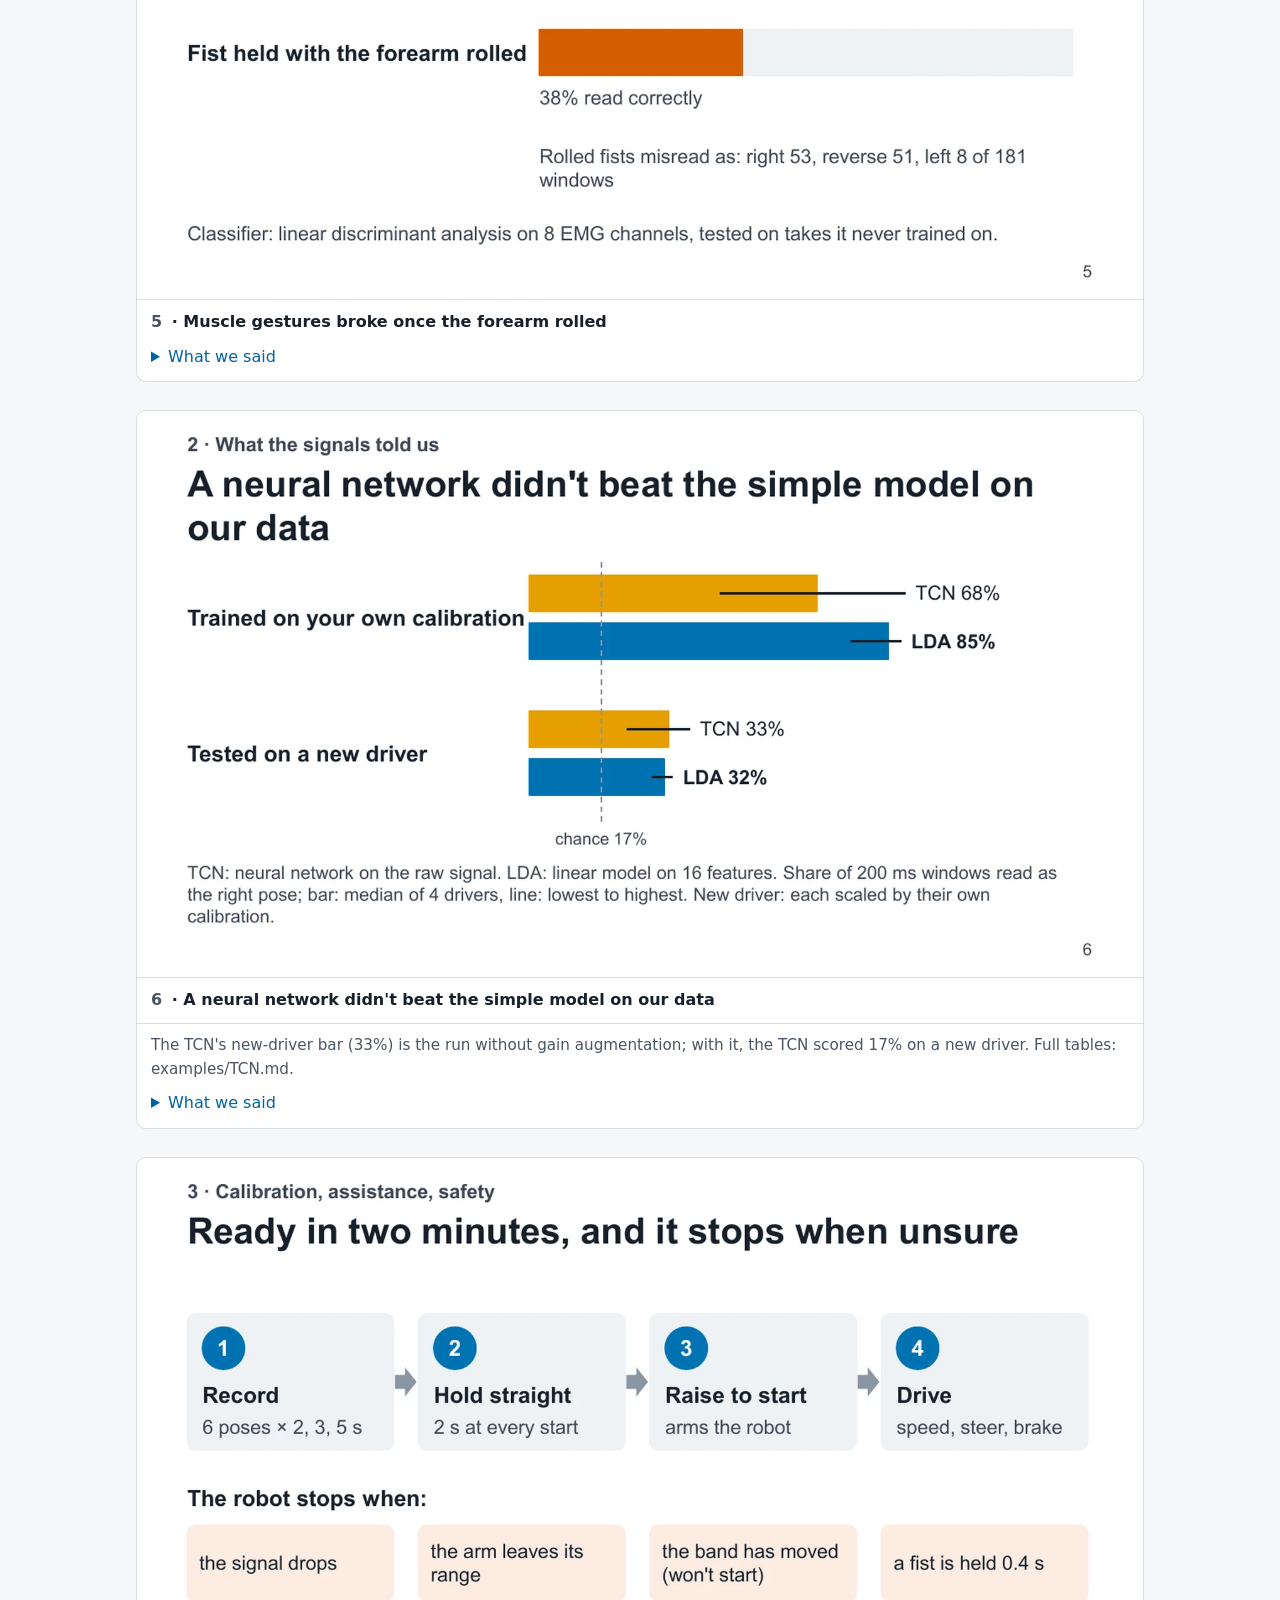
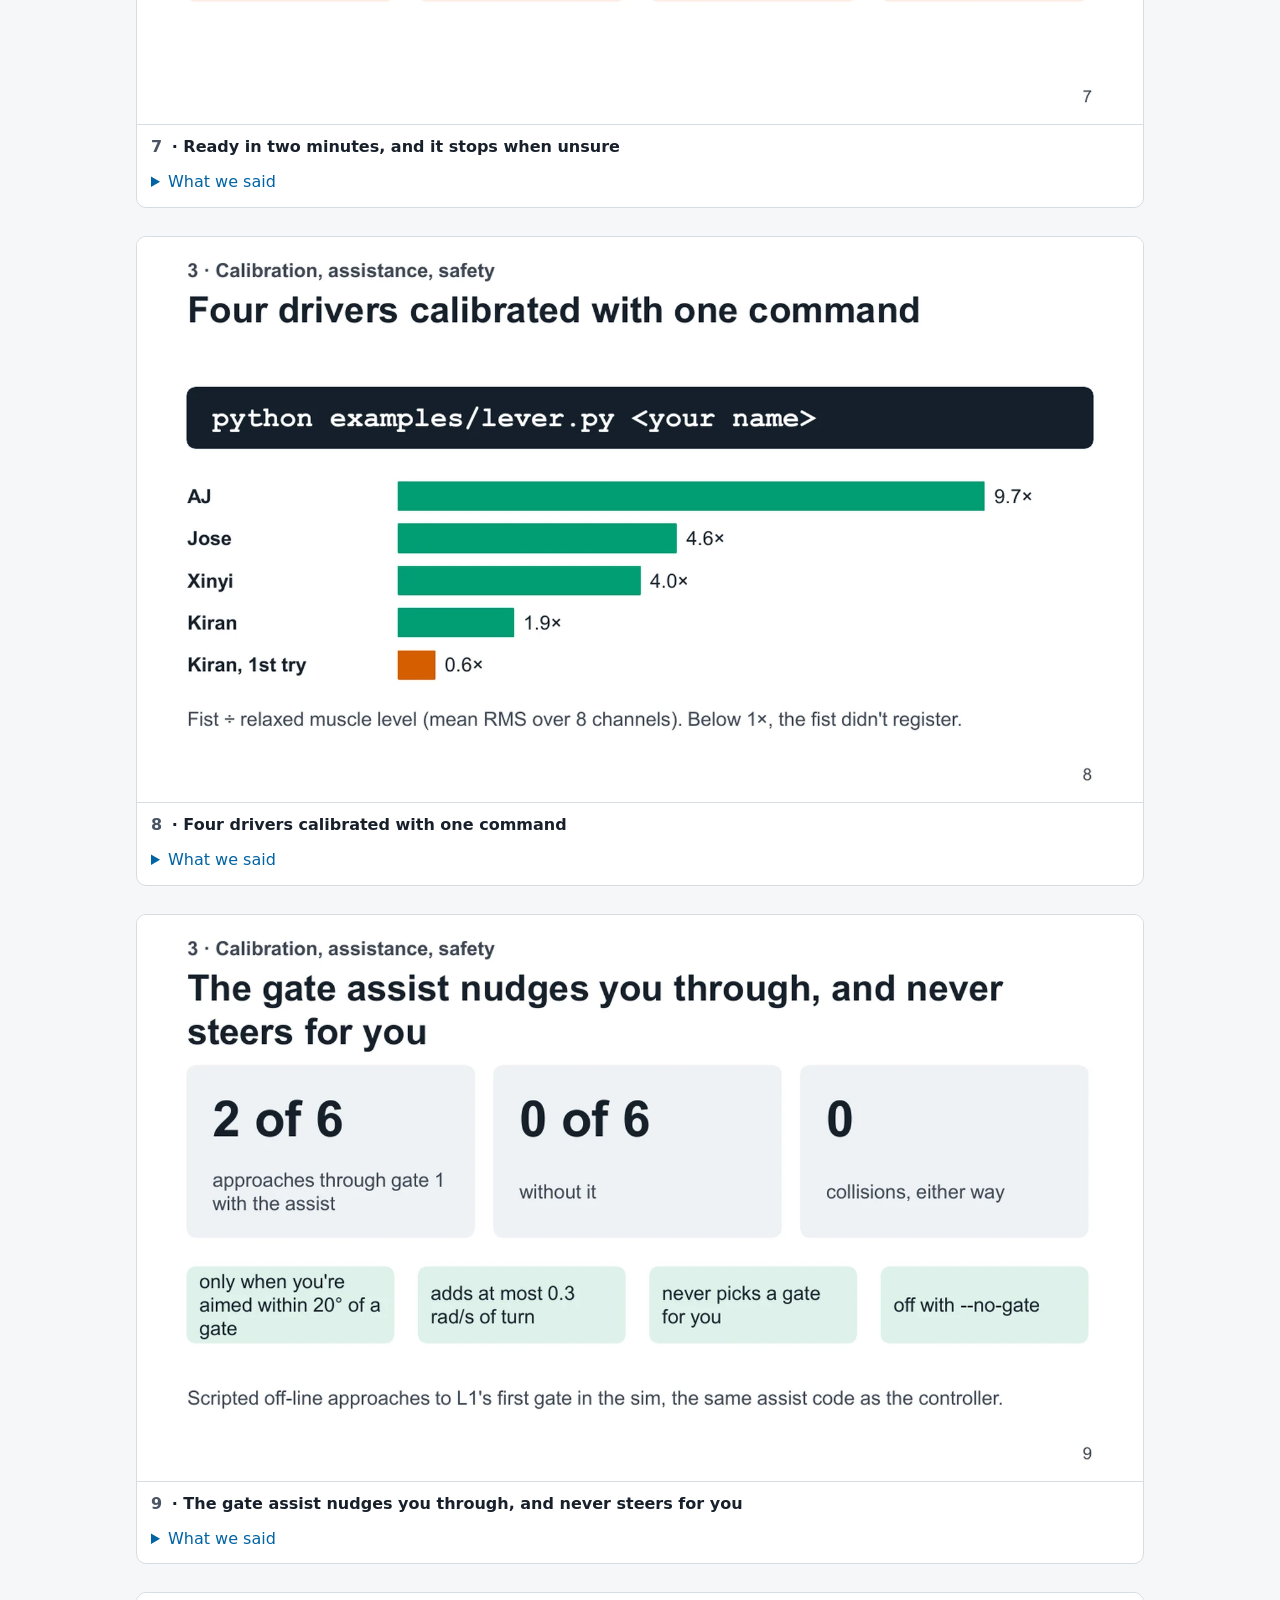
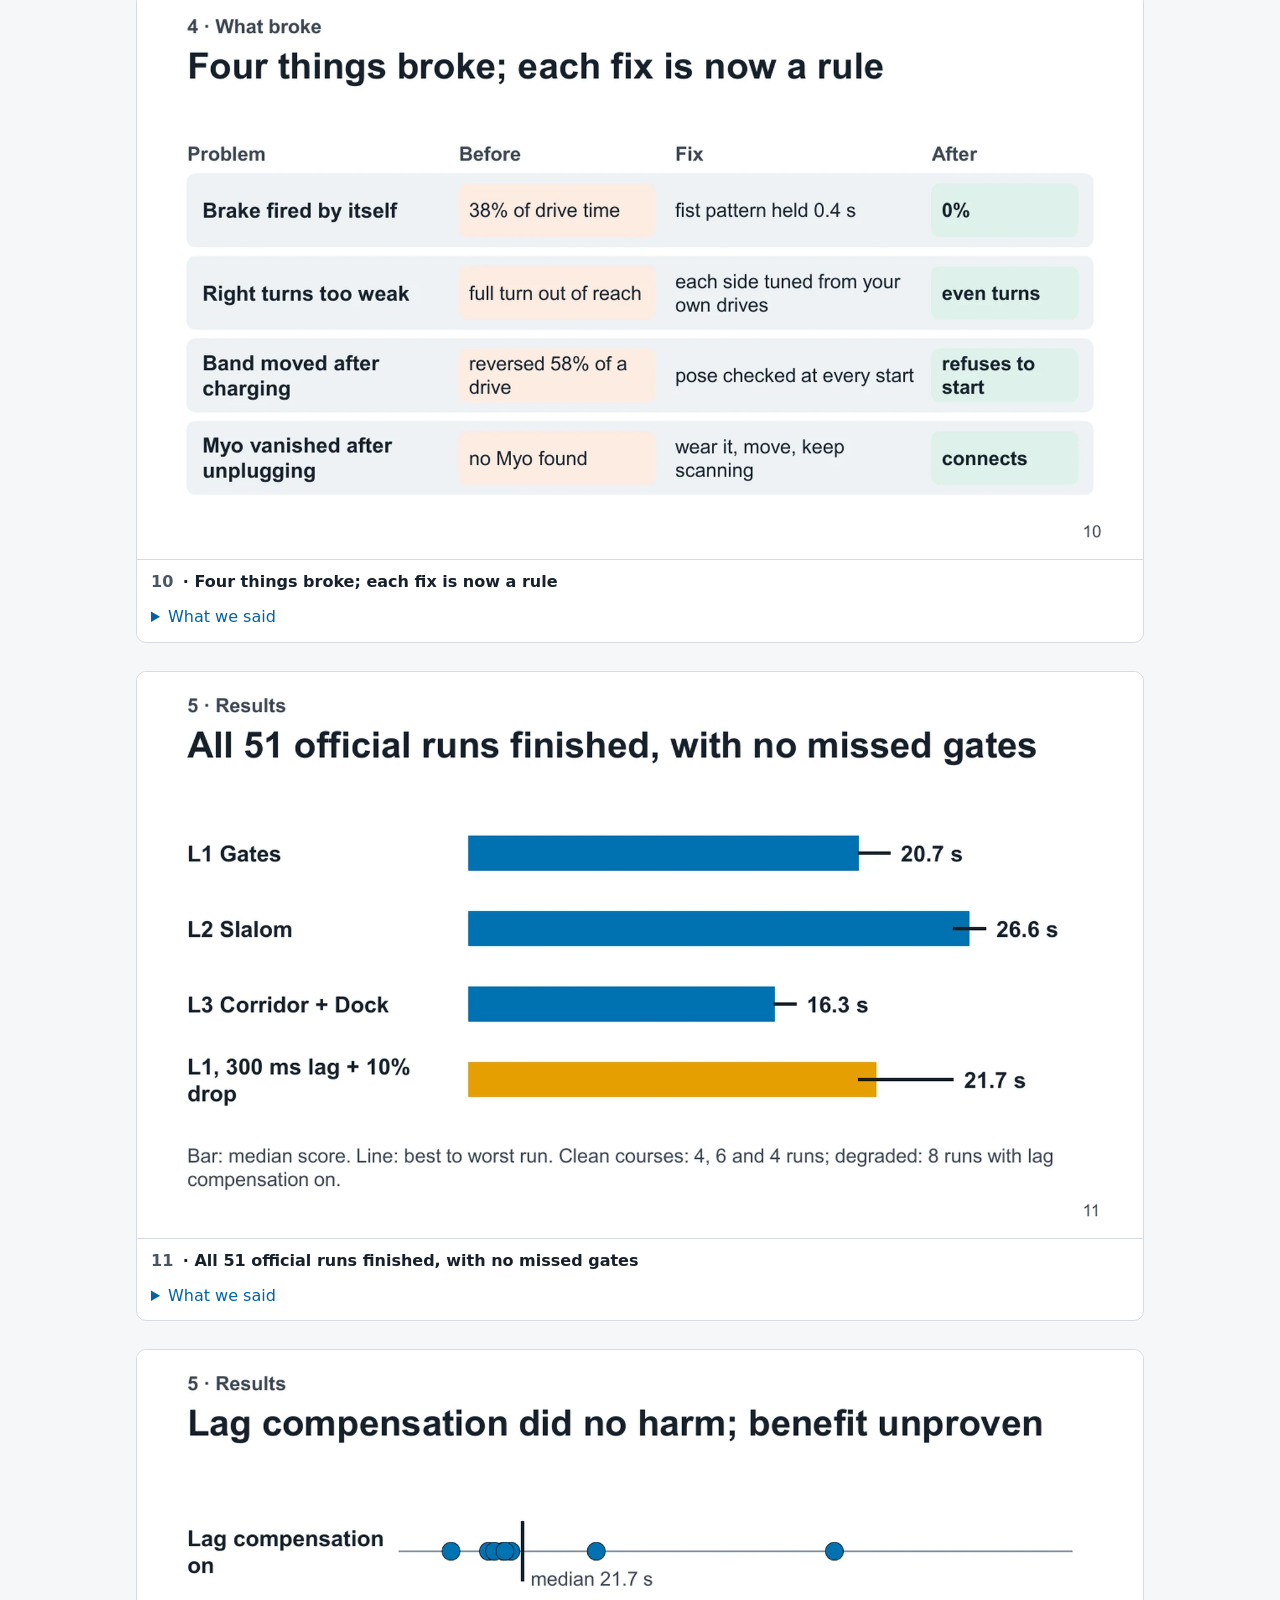
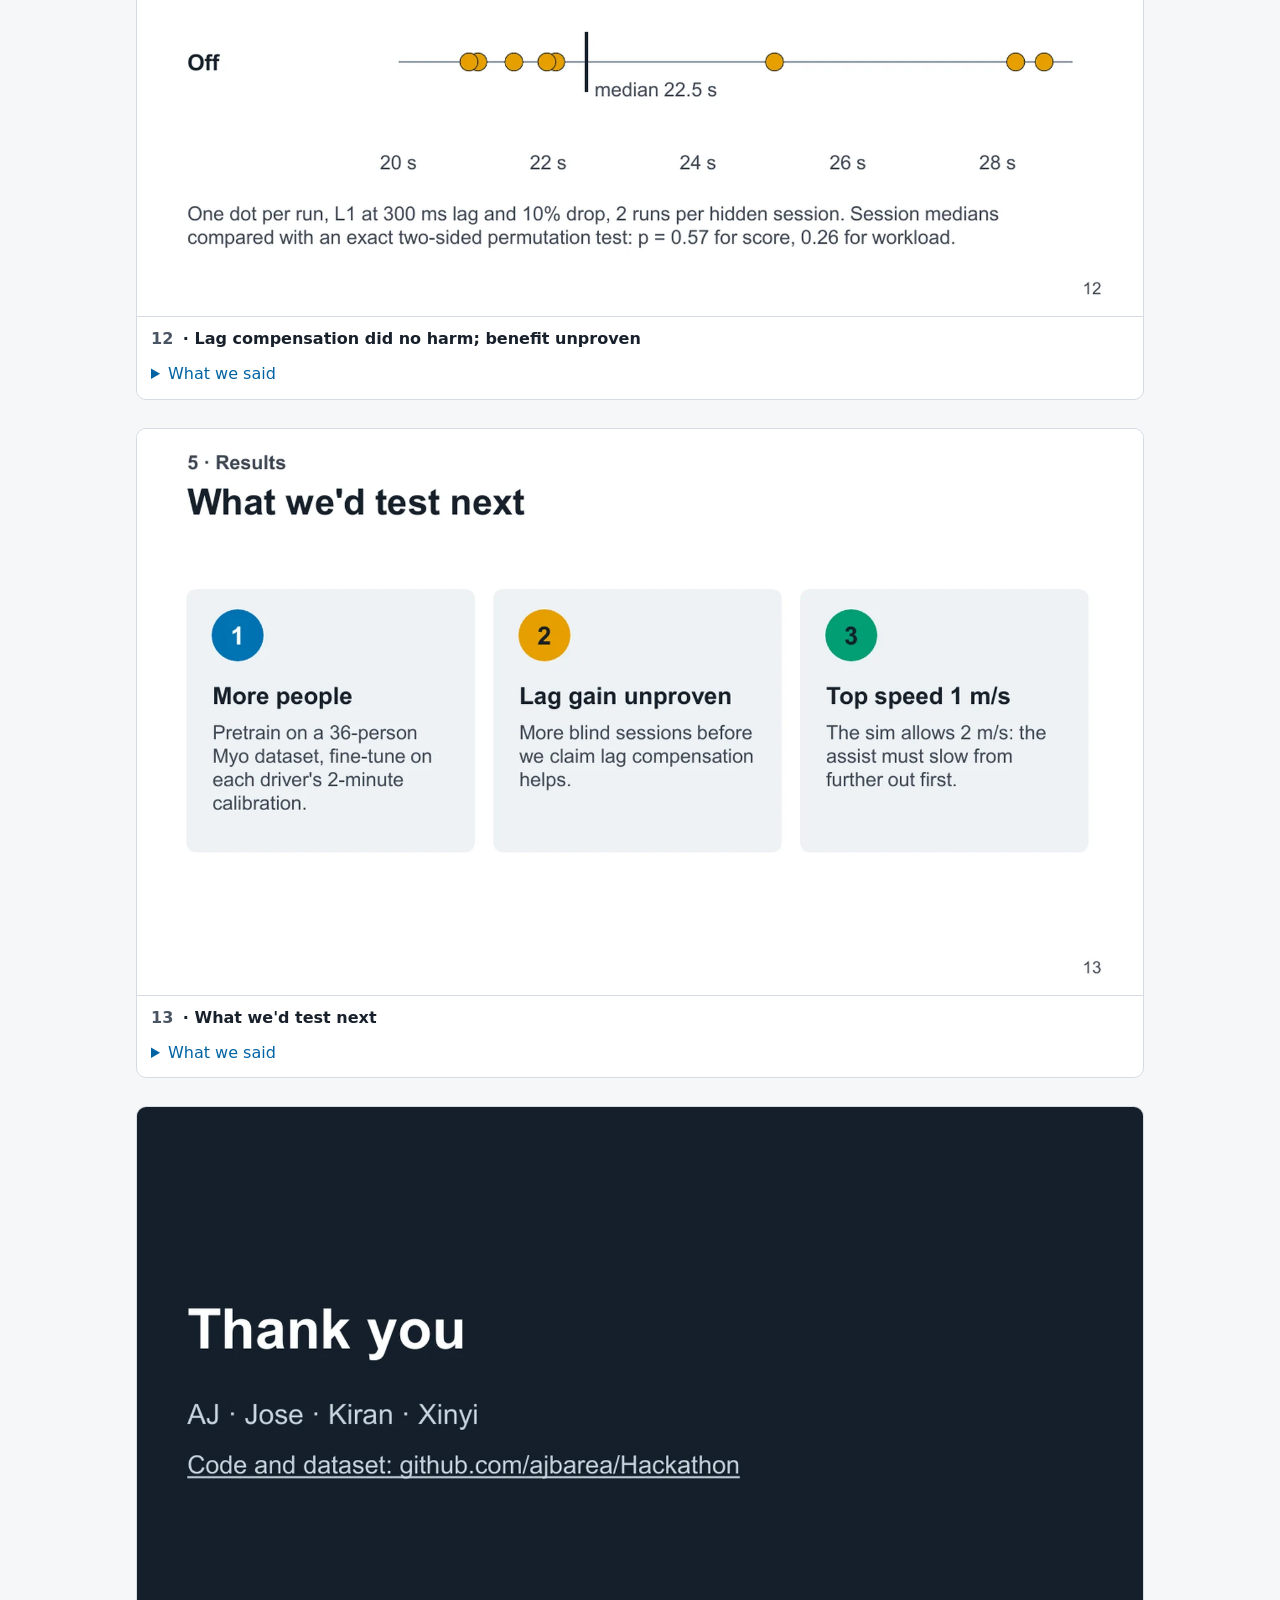
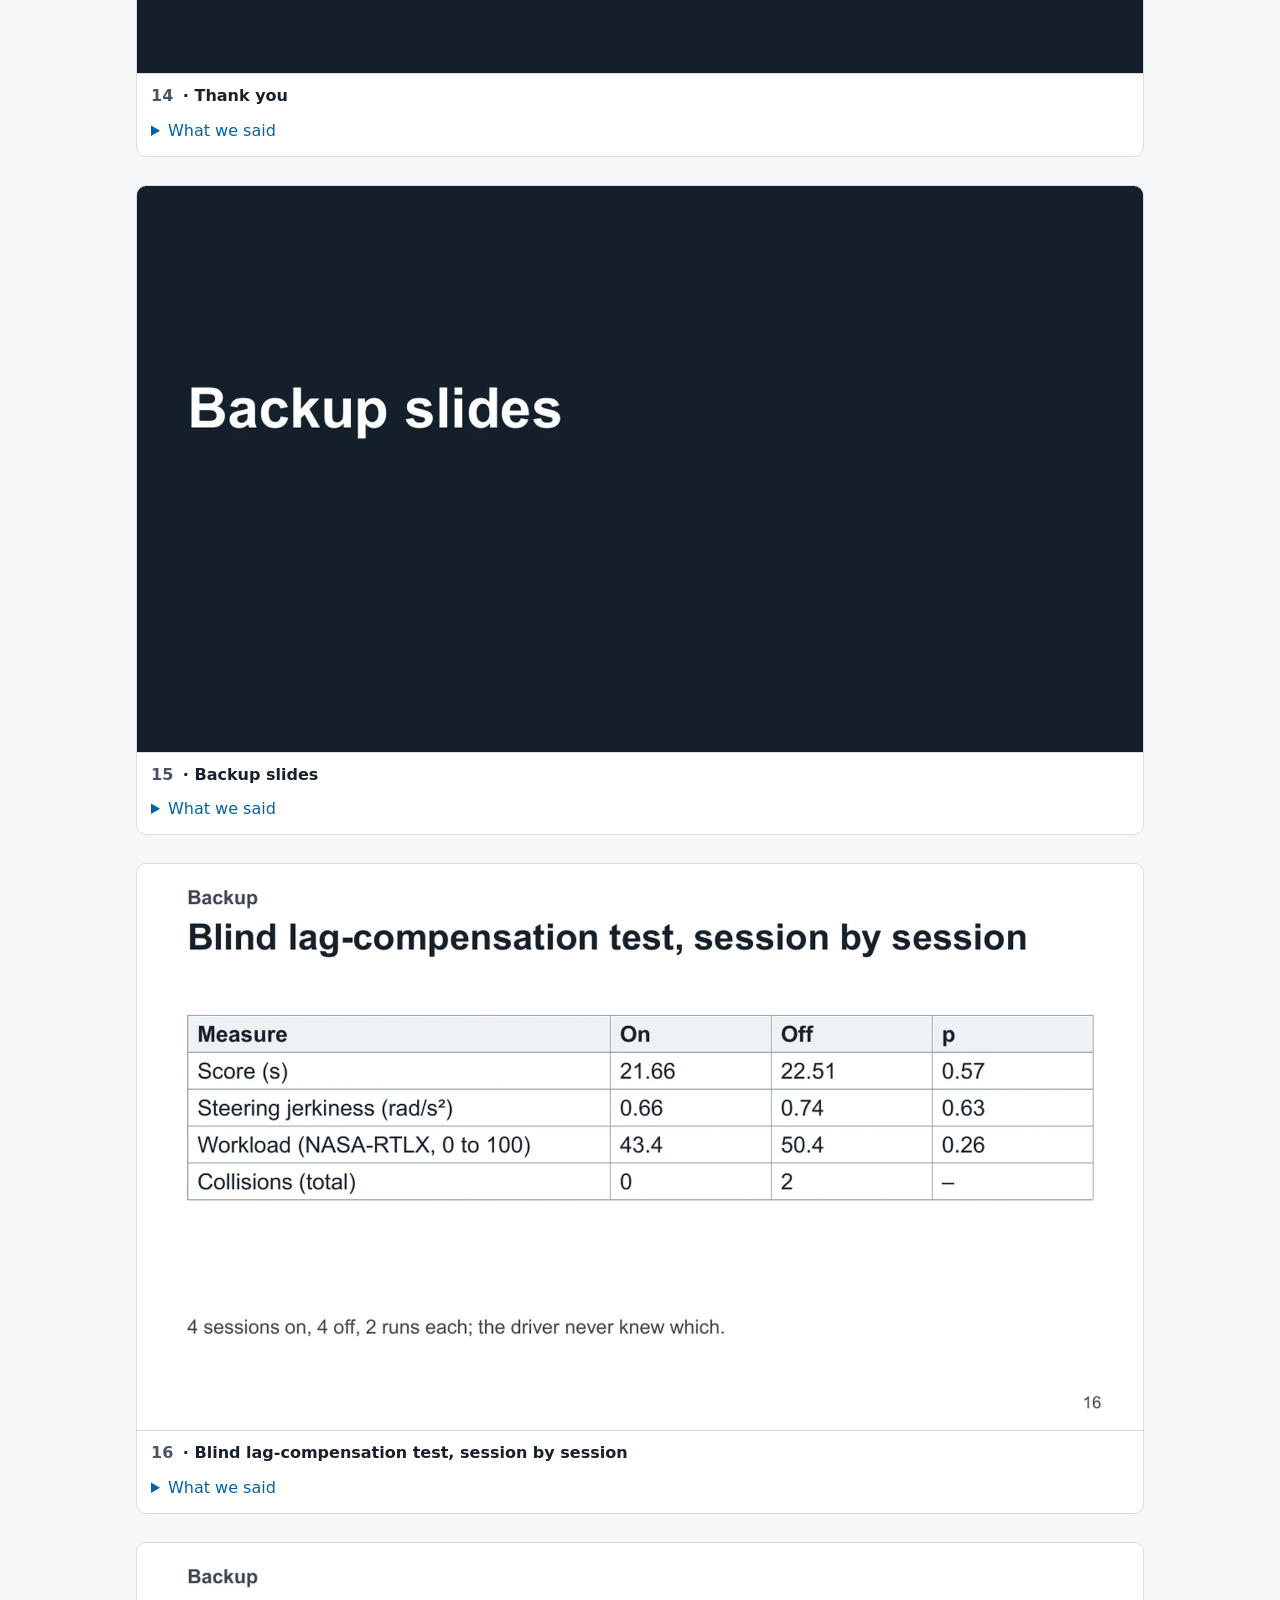
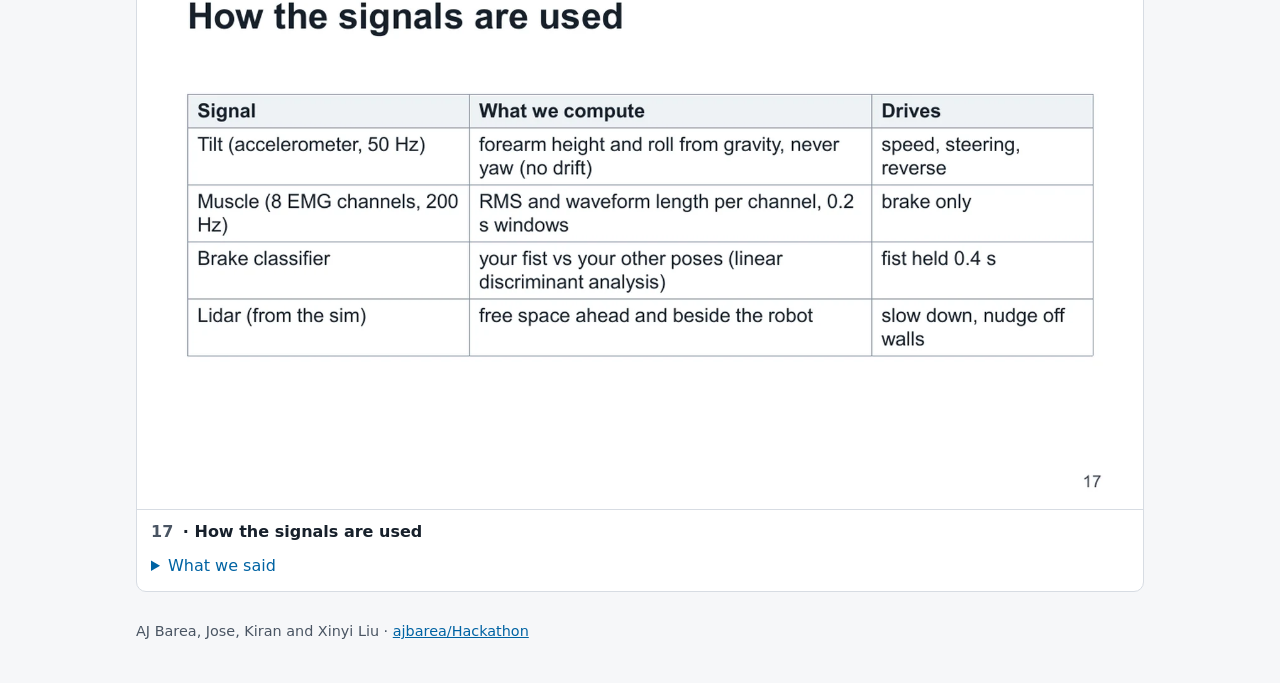
==== commit e3bf17c8: "Docs site: site.zip comes from the lab's site; slide 6 note names the TCN bar" ====
--- a/docs/deck/index.html
+++ b/docs/deck/index.html
@@ -50,7 +50,7 @@
 <figure id="s3"><img src="slides/slide-03.webp" width="1600" height="900" loading="lazy" alt="What we did. One forearm drives every course, with no collisions. 20.7 s. L1 Gates. median of 4 runs, 0 collisions. 26.6 s. L2 Slalom. median of 6 runs, 0 collisions. 16.3 s. L3 Corridor + Dock. median of 4 runs, 0 collisions. 51 of 51 runs finished. New driver: 2 minutes to calibrate. Score = time + 5 s per collision + 10 s per missed gate (the sim&#x27;s rule). Lower is better."><figcaption><a href="#s3">3</a> · One forearm drives every course, with no collisions</figcaption><details><summary>What we said</summary><p>Here&#x27;s what we built. One forearm and the Myo armband drive all three courses. Over 51 official runs we finished every single one, with no missed gates and no collisions on the clean courses. Why should you care? A new driver records their own calibration in about two minutes, and it kept working under the judges&#x27; slow, lossy link. So how do you drive it?</p></details></figure>
 <figure id="s4"><img src="slides/slide-04.webp" width="1600" height="900" loading="lazy" alt="1 · How you drive. Arm height sets speed, roll steers. STOP · arm up. GO · level. REVERSE · tip down. elbow. STEER · roll the forearm. like turning a doorknob, left or right; a bigger roll turns harder. BRAKE · firm fist. held for 0.4 s; your hand stays relaxed the rest of the time. Raise the arm once to start. Lower = faster, up to full speed at level."><figcaption><a href="#s4">4</a> · Arm height sets speed, roll steers</figcaption><details><summary>What we said</summary><p>The arm is the joystick. Raise your forearm and the robot stops. Lower it to level and it drives, and the lower you go toward level, the faster. Tip it down past level and it backs up. Roll your forearm like a doorknob to steer. And if something goes wrong, make a firm fist and hold it for under half a second: that&#x27;s the brake. Your hand stays relaxed the whole time, so it isn&#x27;t tiring. Why not just use muscle gestures? We tried.</p></details></figure>
 <figure id="s5"><img src="slides/slide-05.webp" width="1600" height="900" loading="lazy" alt="2 · What the signals told us. Muscle gestures broke once the forearm rolled. Still poses (all 5 gestures). 99% read correctly. Fist held with the forearm rolled. 38% read correctly. Rolled fists misread as: right 53, reverse 51, left 8 of 181 windows. Classifier: linear discriminant analysis on 8 EMG channels, tested on takes it never trained on."><figcaption><a href="#s5">5</a> · Muscle gestures broke once the forearm rolled</figcaption><details><summary>What we said</summary><p>We started with five muscle gestures and a classifier. On still poses it was right 99% of the time, on takes it had never seen. But hold a fist with your forearm rolled, which is exactly what you do while steering, and it read &quot;forward&quot; only 38% of the time. The rest came out as right, reverse or left. Rolling your arm moves the muscles under the electrodes. So we kept the muscle signal for the brake only, and steer with the band&#x27;s tilt sensor, which rolling can&#x27;t fool.</p></details></figure>
-<figure id="s6"><img src="slides/slide-06.webp" width="1600" height="900" loading="lazy" alt="2 · What the signals told us. A neural network didn&#x27;t beat the simple model on our data. Trained on your own calibration. TCN 68%. LDA 85%. Tested on a new driver. TCN 33%. LDA 32%. chance 17%. TCN: neural network on the raw signal. LDA: linear model on 16 features. Share of 200 ms windows read as the right pose; bar: median of 4 drivers, line: lowest to highest. New driver: each scaled by their own calibration."><figcaption><a href="#s6">6</a> · A neural network didn&#x27;t beat the simple model on our data</figcaption><p class="note">The new-driver bars (33 % and 32 %) come from the TCN trained without gain augmentation; with it, the TCN scored 17 % on a new driver. Full tables: examples/TCN.md.</p><details><summary>What we said</summary><p>(AJ) We also asked whether deep learning would read the muscles better. We trained a temporal convolutional network on the raw signal, with gain and noise augmentation, and tested it on takes and drivers it never saw. On each person&#x27;s own two-and-a-half-minute calibration, the simple linear model still won: 85% of poses against 68%. On a driver it had never seen, both were near 32%, against seventeen percent for guessing. With this little data per person, the simple model is the right choice, so the controller keeps it for the brake.</p></details></figure>
+<figure id="s6"><img src="slides/slide-06.webp" width="1600" height="900" loading="lazy" alt="2 · What the signals told us. A neural network didn&#x27;t beat the simple model on our data. Trained on your own calibration. TCN 68%. LDA 85%. Tested on a new driver. TCN 33%. LDA 32%. chance 17%. TCN: neural network on the raw signal. LDA: linear model on 16 features. Share of 200 ms windows read as the right pose; bar: median of 4 drivers, line: lowest to highest. New driver: each scaled by their own calibration."><figcaption><a href="#s6">6</a> · A neural network didn&#x27;t beat the simple model on our data</figcaption><p class="note">The TCN&#x27;s new-driver bar (33%) is the run without gain augmentation; with it, the TCN scored 17% on a new driver. Full tables: examples/TCN.md.</p><details><summary>What we said</summary><p>(AJ) We also asked whether deep learning would read the muscles better. We trained a temporal convolutional network on the raw signal, with gain and noise augmentation, and tested it on takes and drivers it never saw. On each person&#x27;s own two-and-a-half-minute calibration, the simple linear model still won: 85% of poses against 68%. On a driver it had never seen, both were near 32%, against seventeen percent for guessing. With this little data per person, the simple model is the right choice, so the controller keeps it for the brake.</p></details></figure>
 <figure id="s7"><img src="slides/slide-07.webp" width="1600" height="900" loading="lazy" alt="3 · Calibration, assistance, safety. Ready in two minutes, and it stops when unsure. 1. Record. 6 poses × 2, 3, 5 s. 2. Hold straight. 2 s at every start. 3. Raise to start. arms the robot. 4. Drive. speed, steer, brake. The robot stops when: the signal drops. the arm leaves its range. the band has moved (won&#x27;t start). a fist is held 0.4 s."><figcaption><a href="#s7">7</a> · Ready in two minutes, and it stops when unsure</figcaption><details><summary>What we said</summary><p>Every driver records their own calibration: six poses, each held for two, three and five seconds, about 2 minutes in all, with prompts. At the start of each drive they hold their arm straight for two seconds, so straight is straight for them. Then they raise the arm to arm it. Underneath, the robot stops whenever it&#x27;s unsure: if the signal drops, if the arm leaves its calibrated range, or if the band has moved, in which case it refuses to start and asks for a new calibration.</p></details></figure>
 <figure id="s8"><img src="slides/slide-08.webp" width="1600" height="900" loading="lazy" alt="3 · Calibration, assistance, safety. Four drivers calibrated with one command. python examples/lever.py &lt;your name&gt;. AJ. 9.7×. Jose. 4.6×. Xinyi. 4.0×. Kiran. 1.9×. Kiran, 1st try. 0.6×. Fist ÷ relaxed muscle level (mean RMS over 8 channels). Below 1×, the fist didn&#x27;t register."><figcaption><a href="#s8">8</a> · Four drivers calibrated with one command</figcaption><details><summary>What we said</summary><p>(Kiran) To get past one driver, we made setup a single command. It connects the Myo, records your calibration, opens the sim and drives. Four of us recorded, and the data is public. The bars show how much stronger each person&#x27;s fist is than their relaxed hand, which is what the brake detects. My first recording came out below one: the fist didn&#x27;t register, so I recorded again. Now the tool shows that check after every calibration.</p></details></figure>
 <figure id="s9"><img src="slides/slide-09.webp" width="1600" height="900" loading="lazy" alt="3 · Calibration, assistance, safety. The gate assist nudges you through, and never steers for you. 2 of 6. approaches through gate 1 with the assist. 0 of 6. without it. 0. collisions, either way. only when you&#x27;re aimed within 20° of a gate. adds at most 0.3 rad/s of turn. never picks a gate for you. off with --no-gate. Scripted off-line approaches to L1&#x27;s first gate in the sim, the same assist code as the controller."><figcaption><a href="#s9">9</a> · The gate assist nudges you through, and never steers for you</figcaption><details><summary>What we said</summary><p>(Xinyi) I added a gate assist. The lidar finds the two posts of the next gate. If you are already aimed within twenty degrees of it, it adds a small correction toward the centre, never more than 0.3 radians per second, so you stay in control. In 6 test approaches from off the line, it got through the first gate 2 times against 0 without it, with no collisions either way. When the approach wasn&#x27;t aimed at the gate, it did nothing.</p></details></figure>
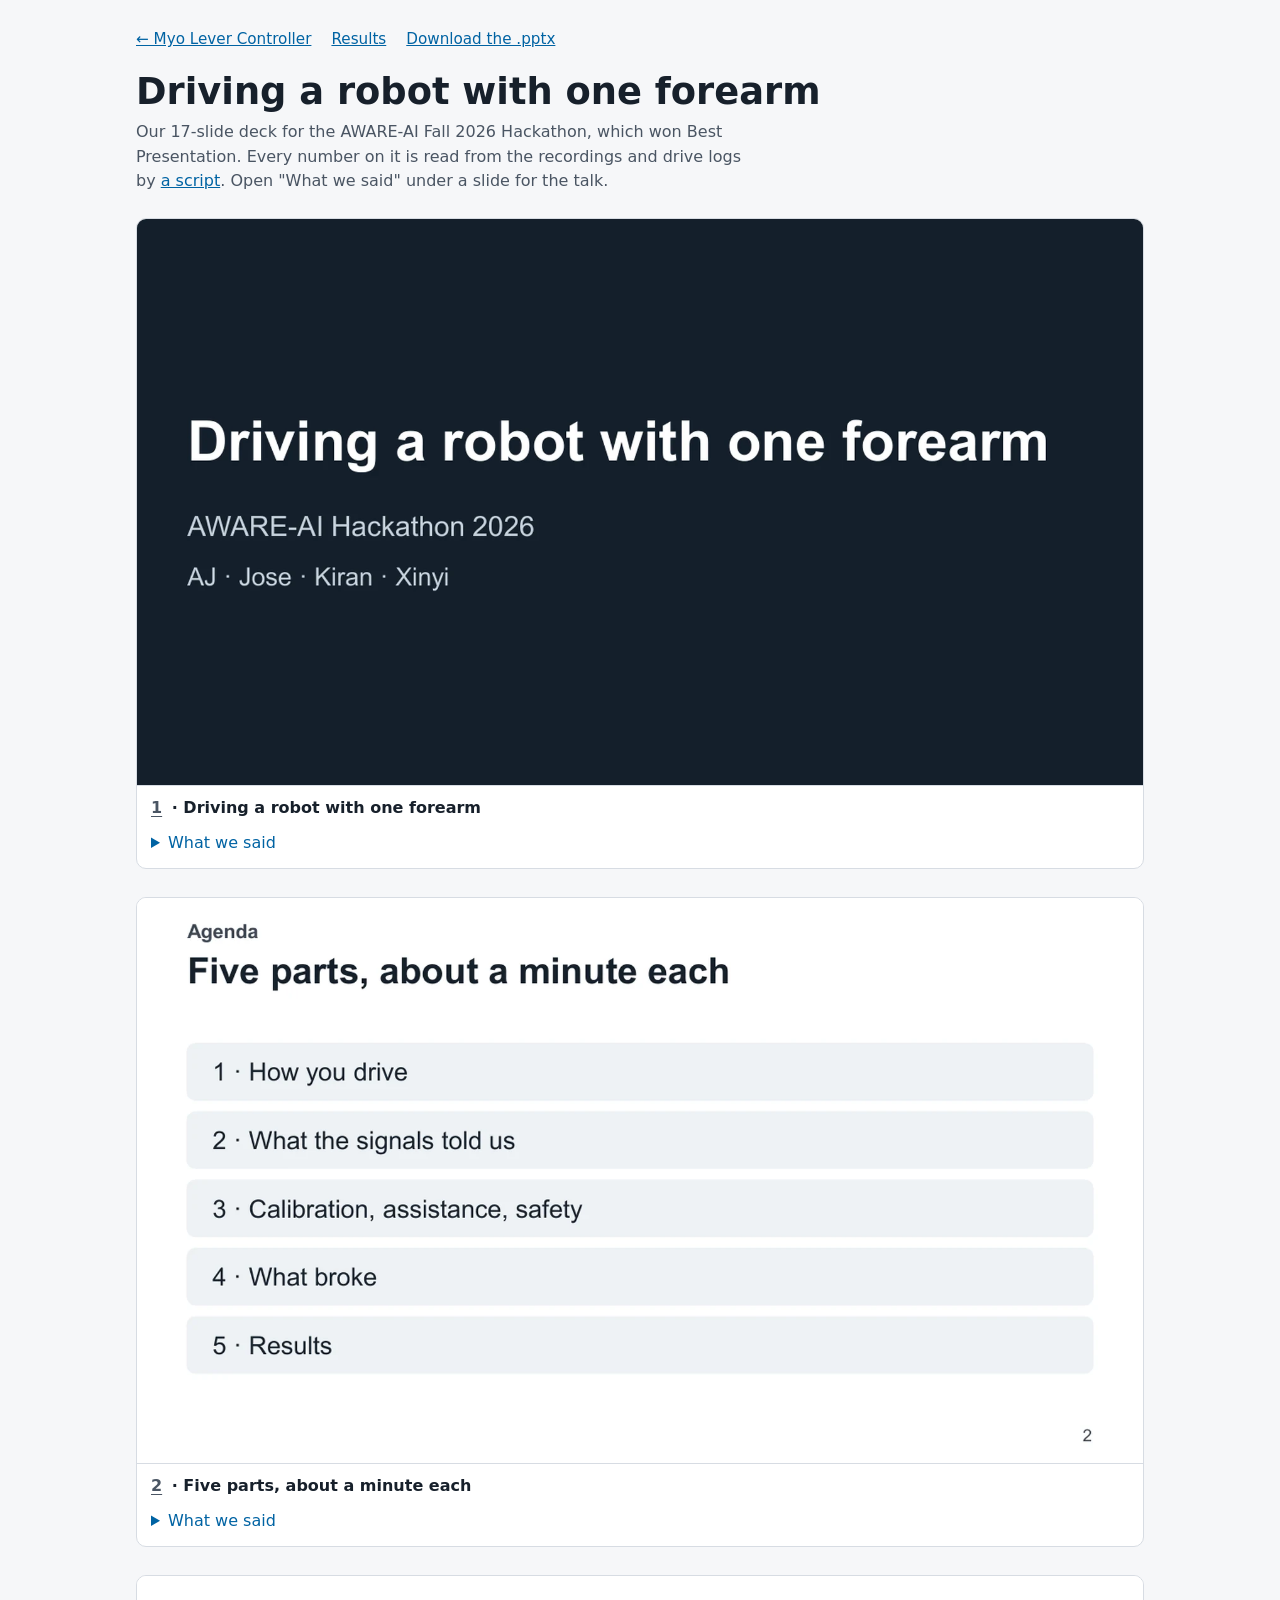
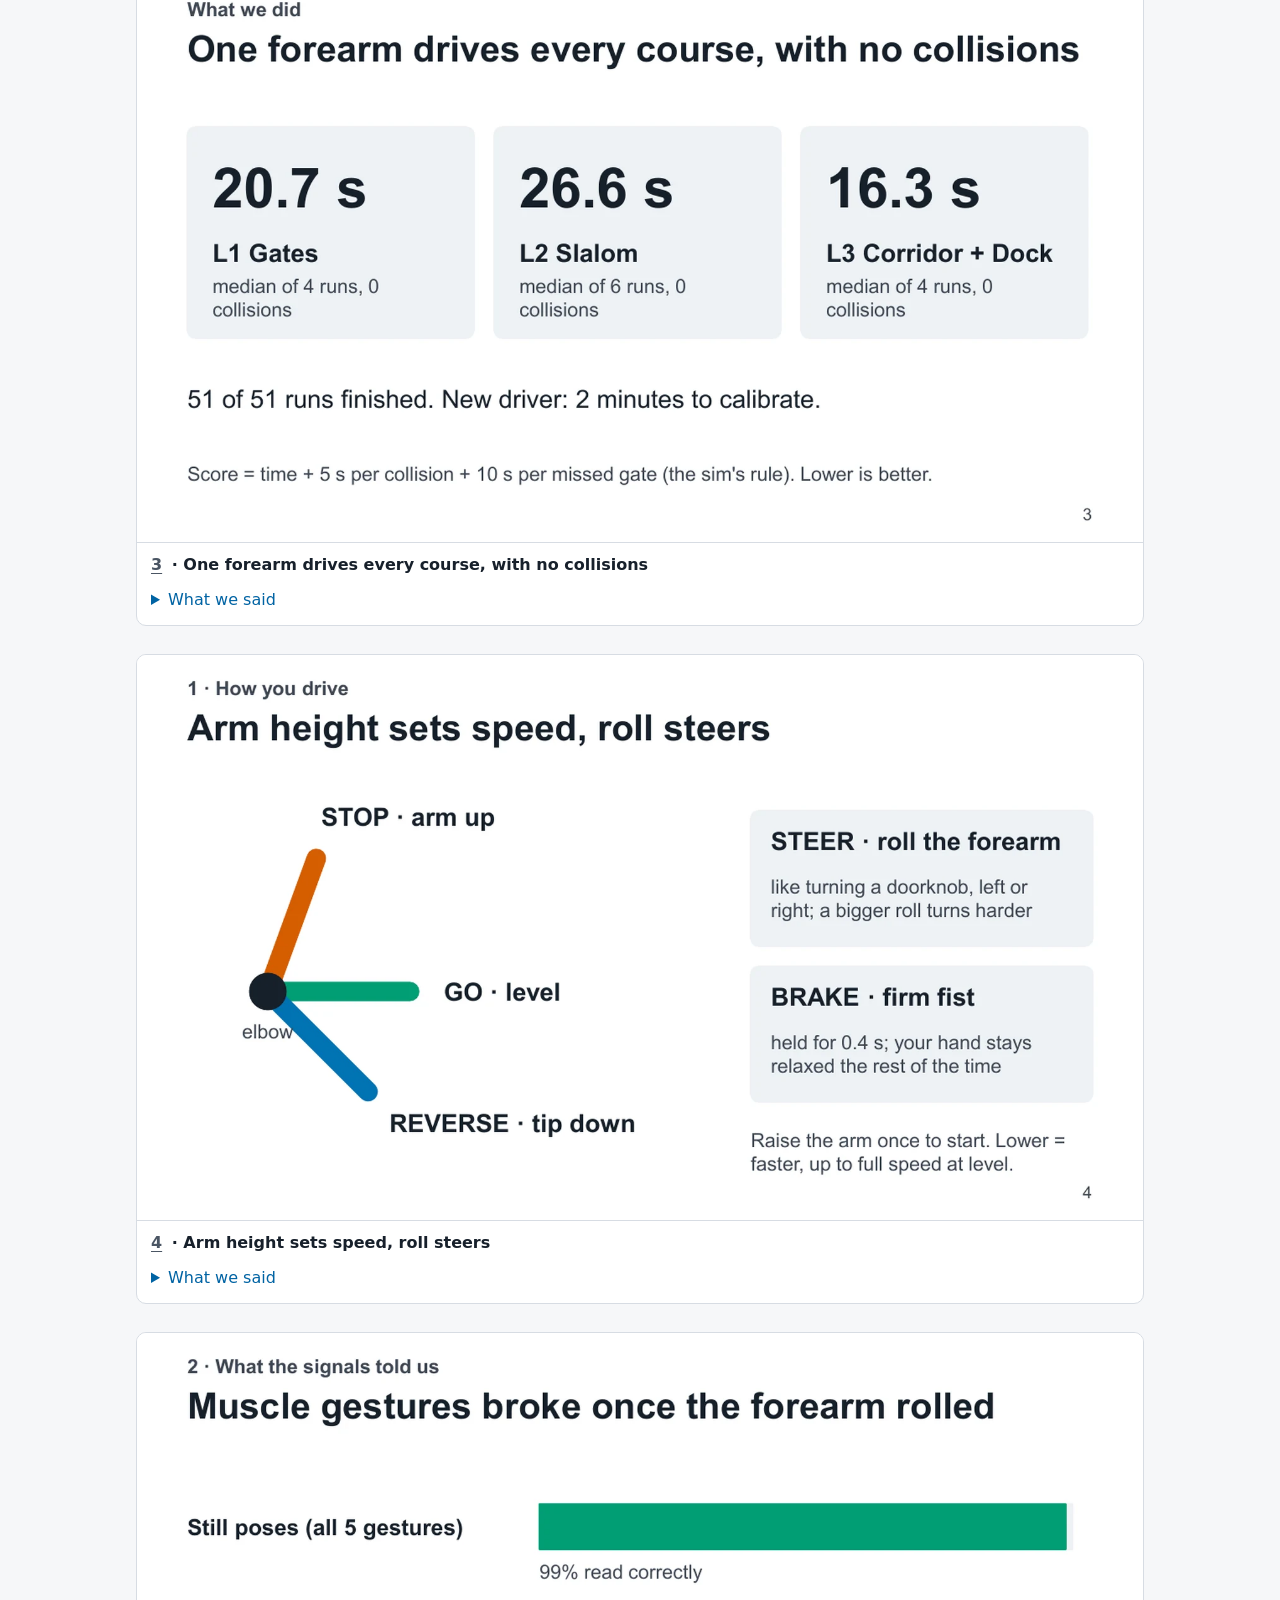
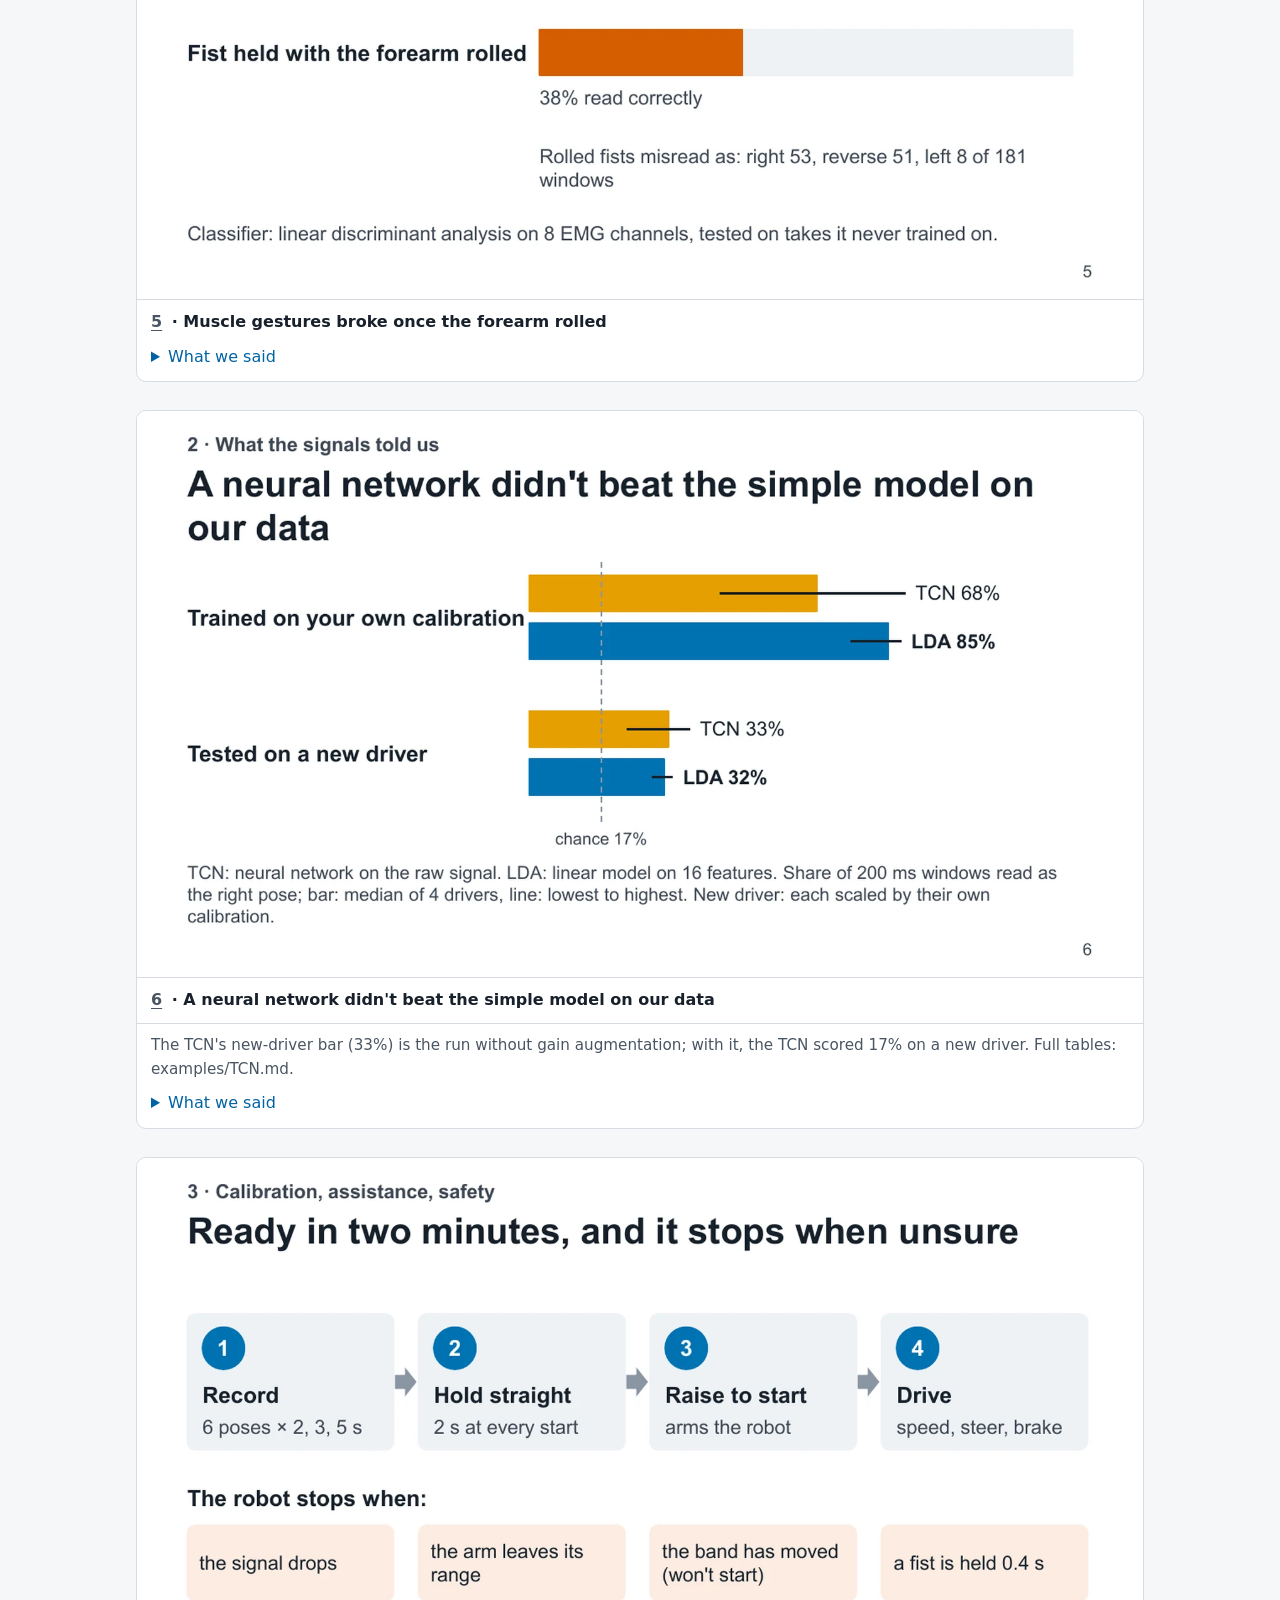
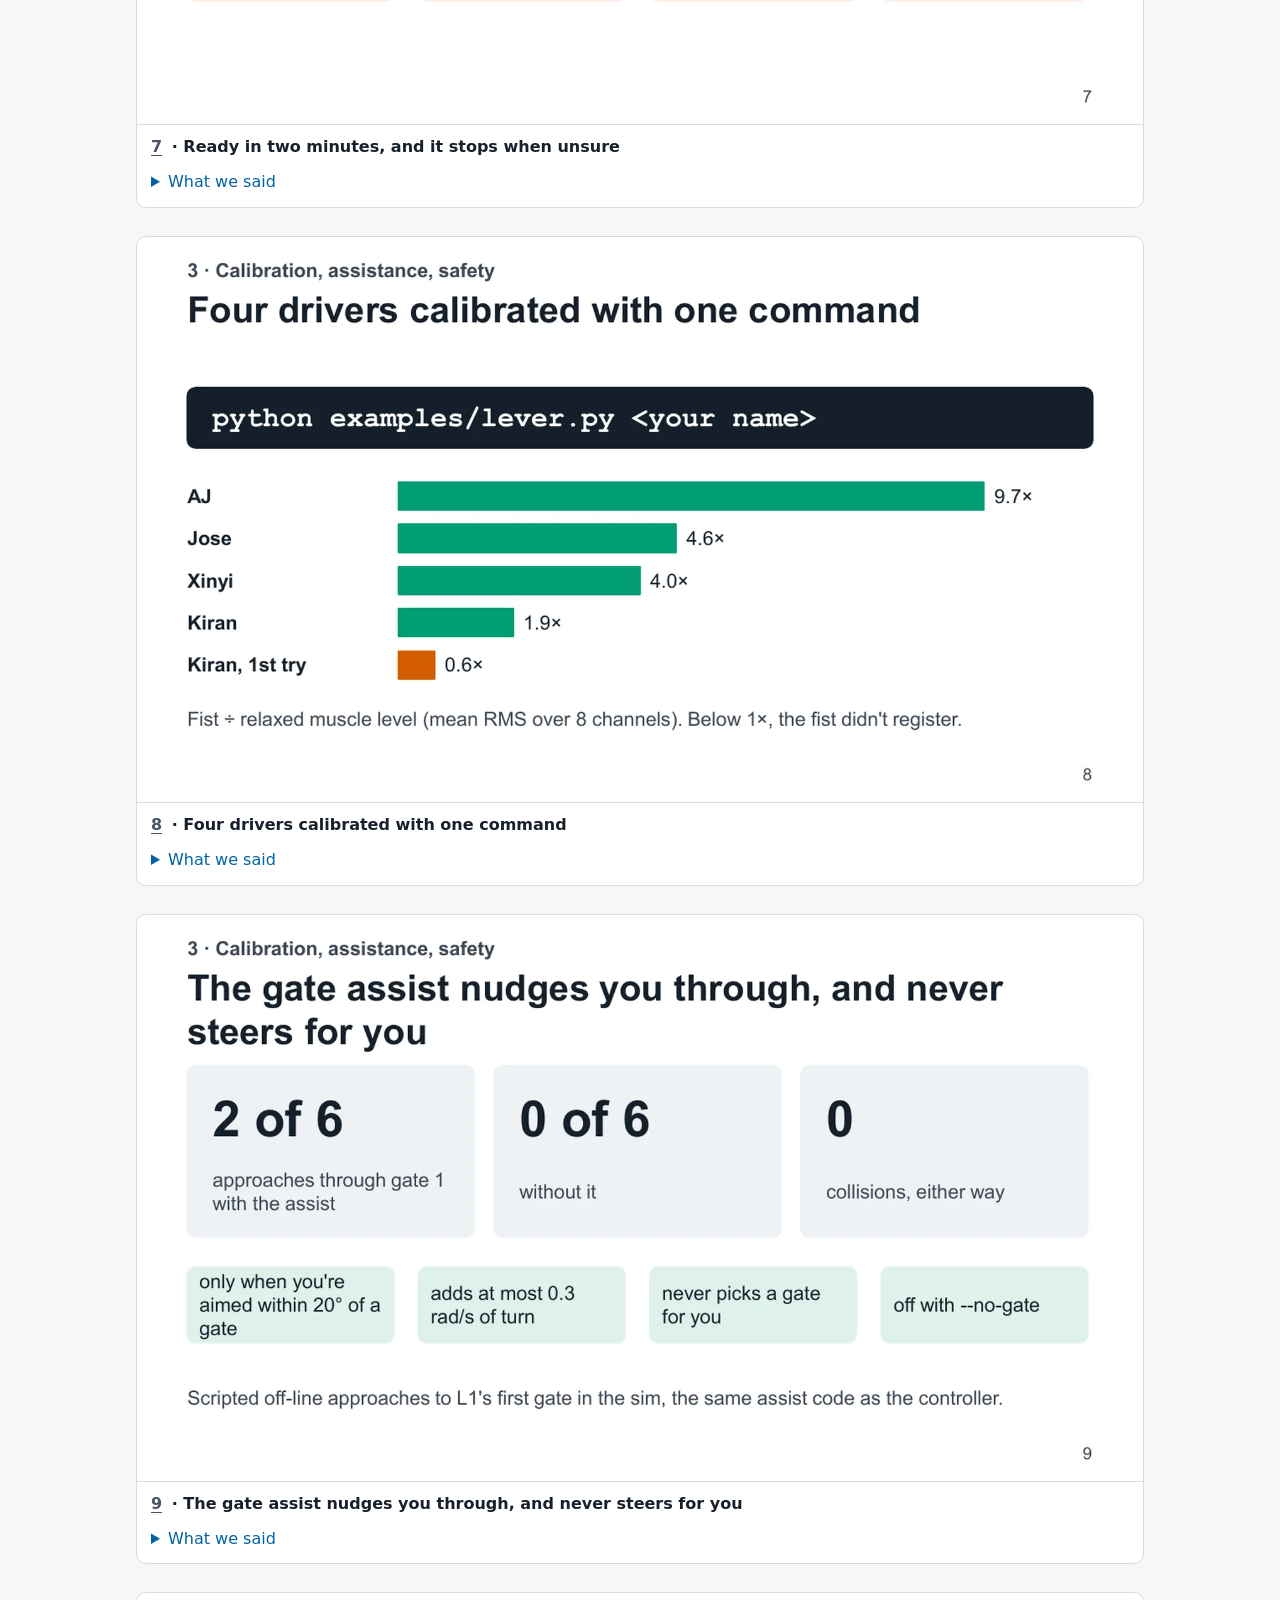
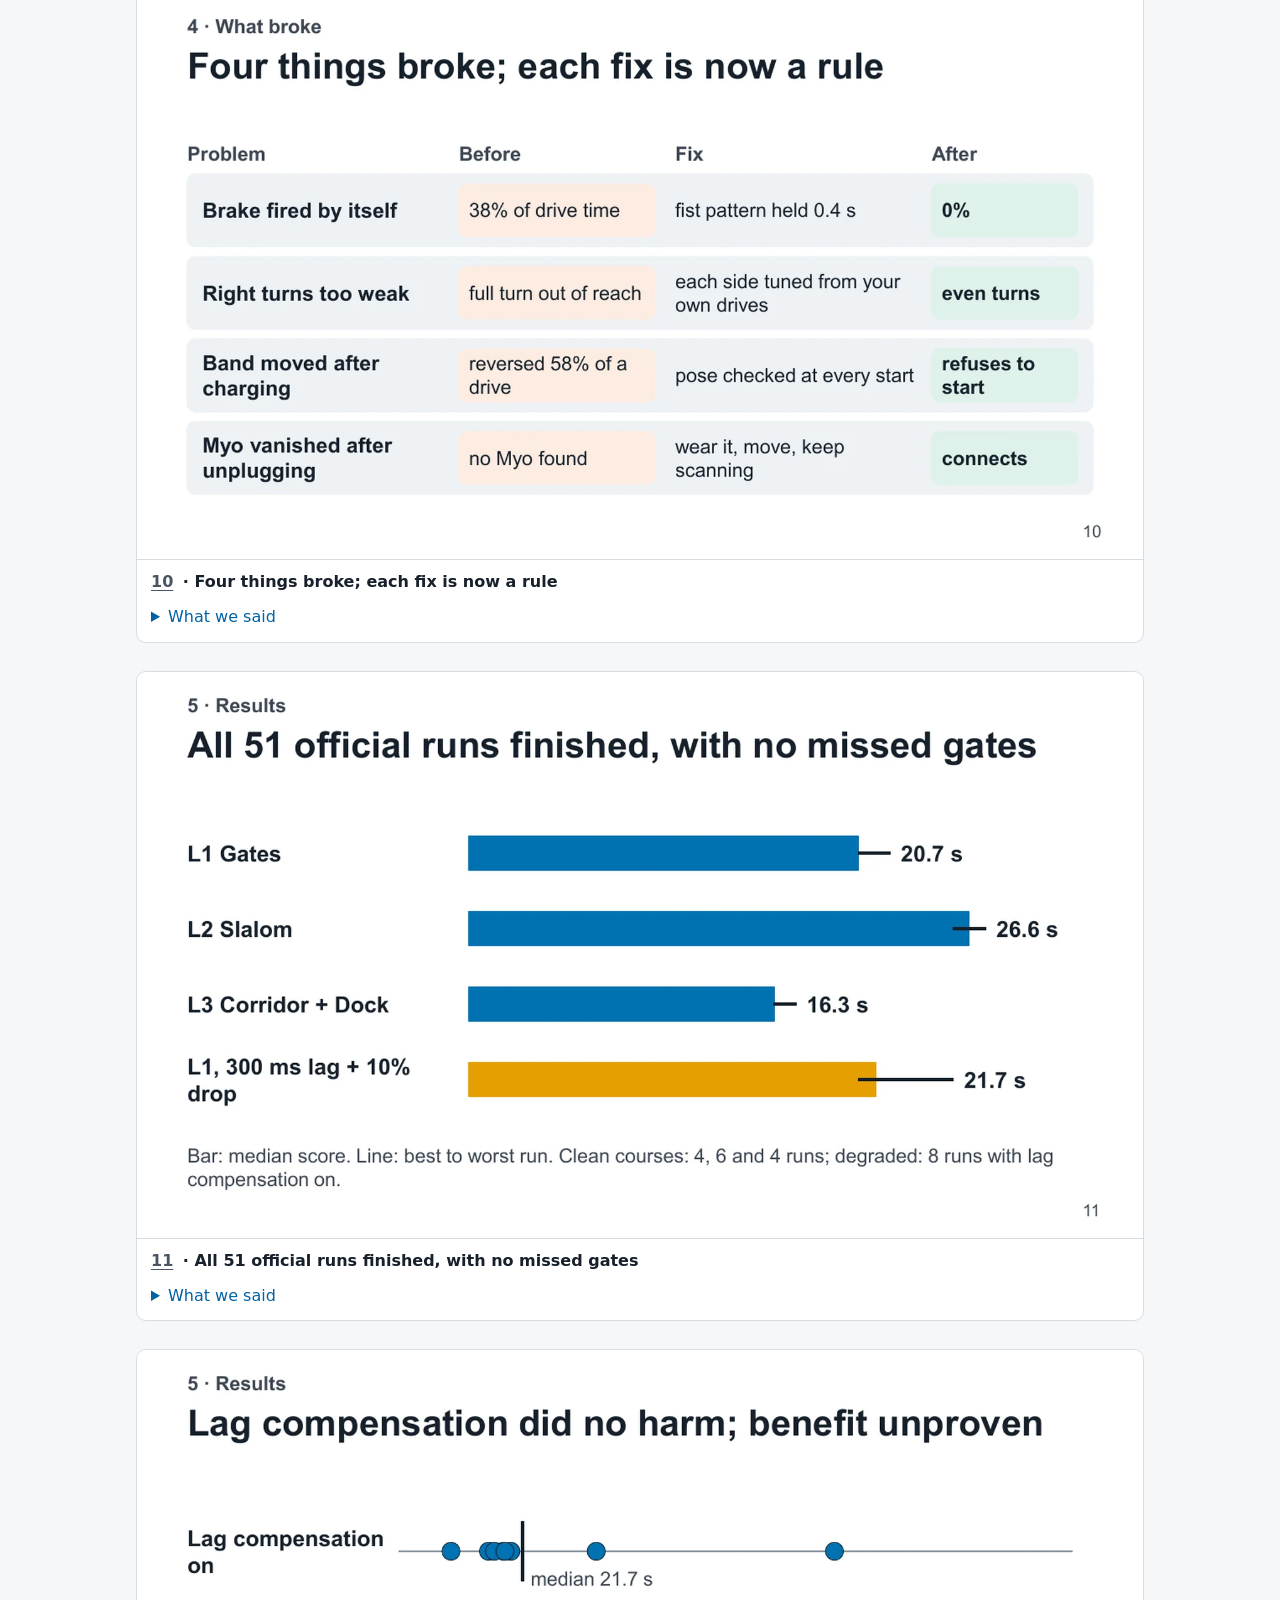
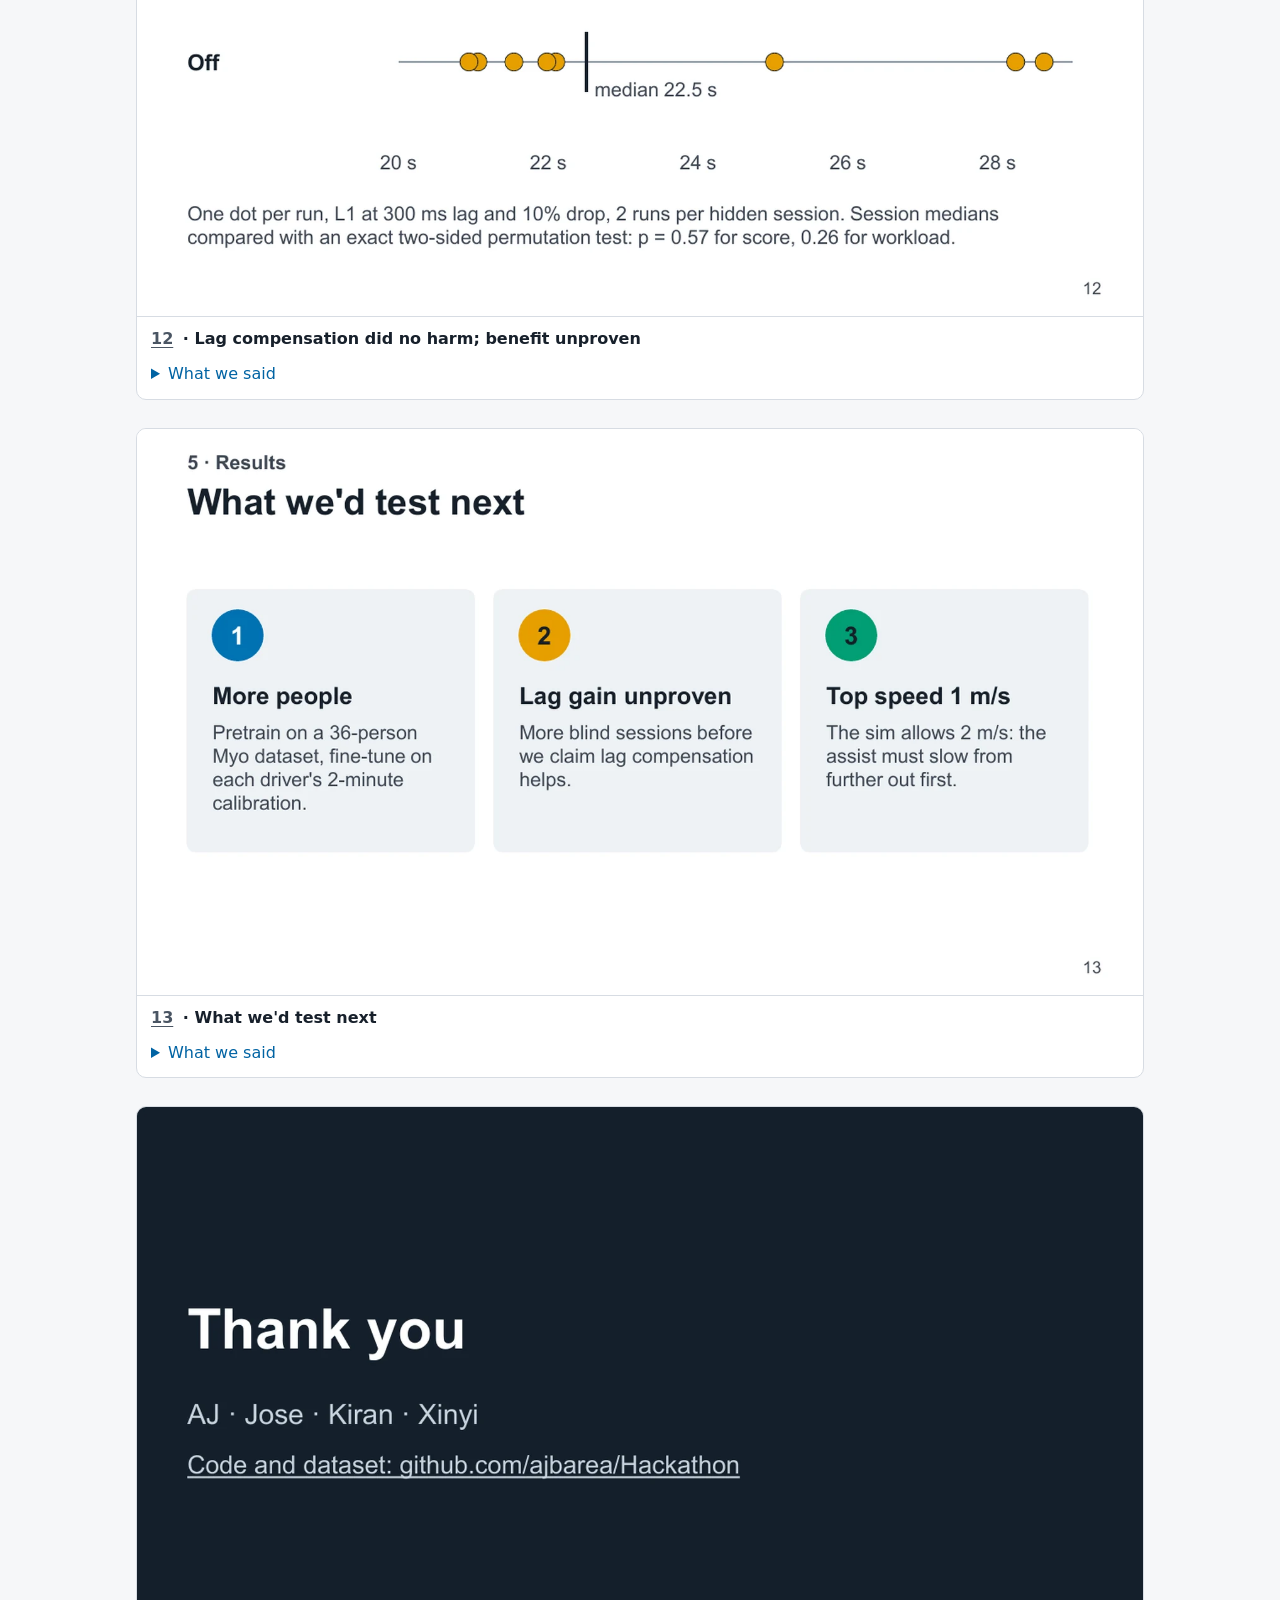
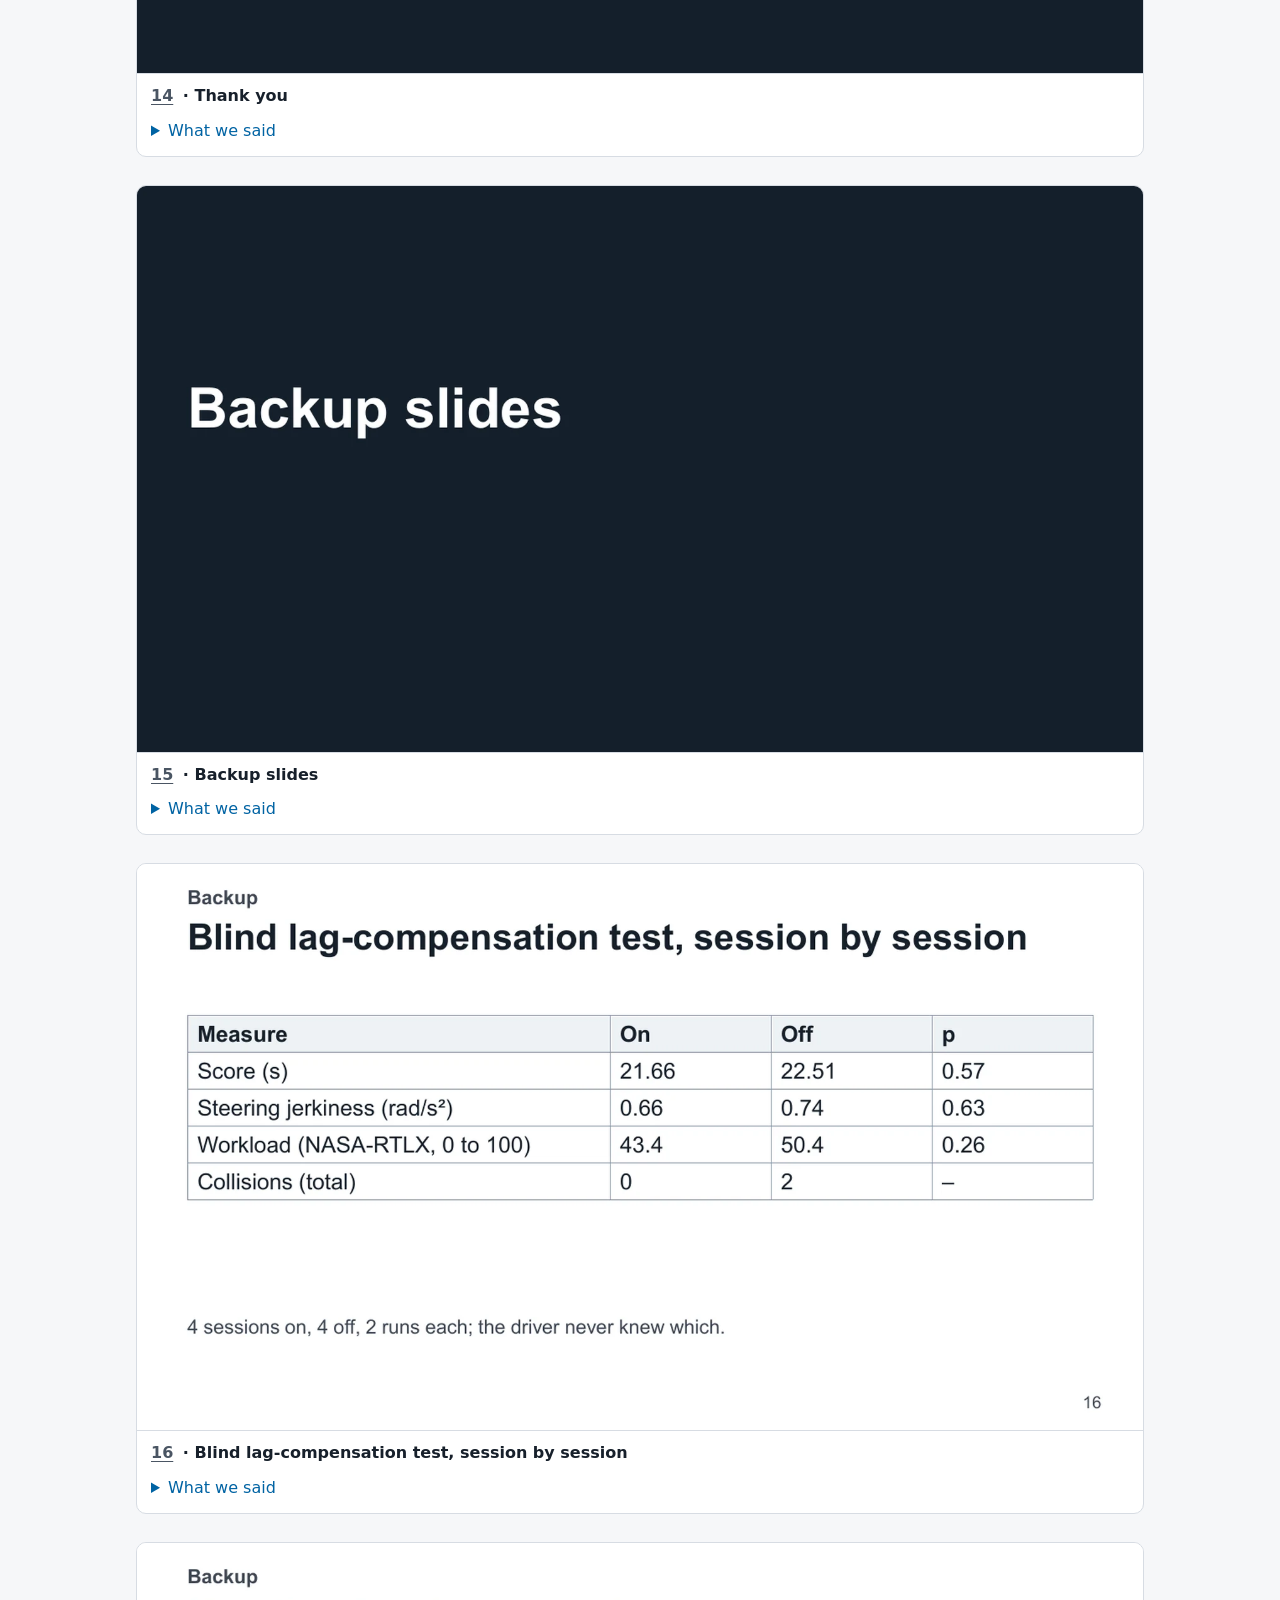
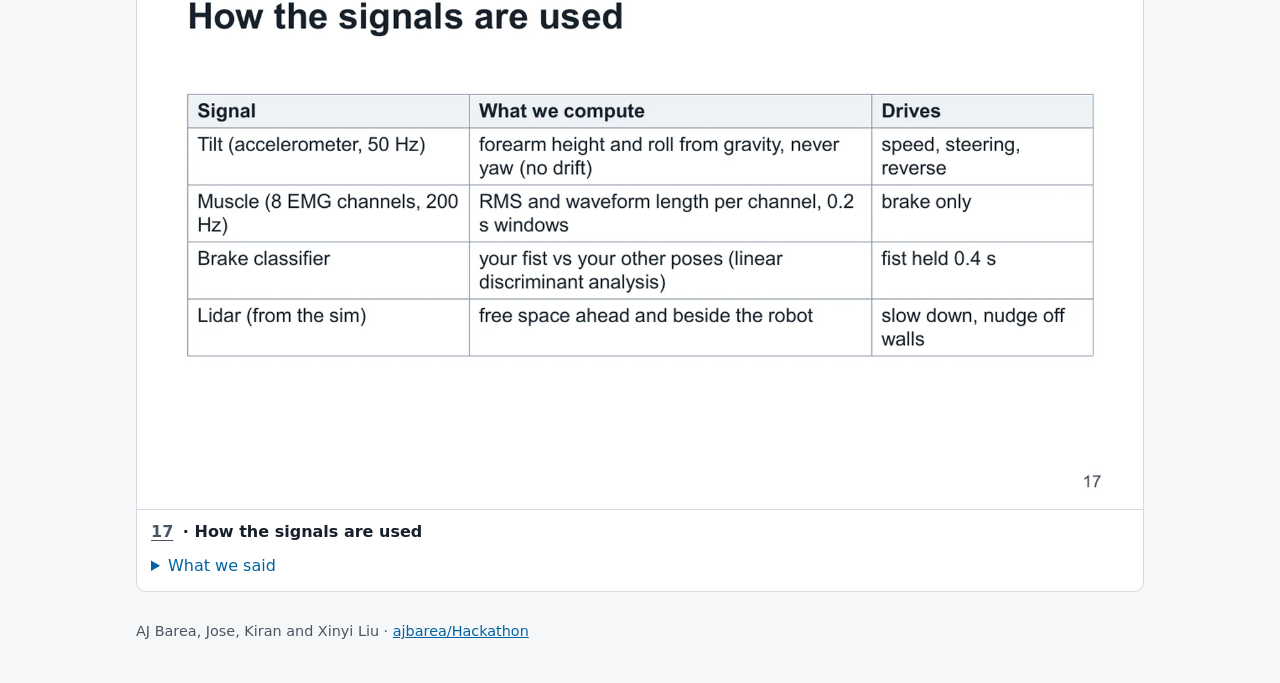
==== commit 015c05c5: "site: certificate's award name, team credit, and accessibility fixes - Award name matches the certif" ====
--- a/docs/deck/index.html
+++ b/docs/deck/index.html
@@ -4,7 +4,7 @@
 <meta charset="utf-8">
 <meta name="viewport" content="width=device-width, initial-scale=1">
 <title>Team Deck · Myo Lever Controller</title>
-<meta name="description" content="The team's Best Presentation deck from the AWARE-AI Fall Hackathon 2026, with what we said on each slide.">
+<meta name="description" content="The team's Best Presentation deck from the AWARE-AI Fall 2026 Hackathon, with what we said on each slide.">
 <style>
 :root {
   --bg: #f6f7f9; --card: #ffffff; --text: #17202b; --muted: #4a5563; --line: #d7dce3;
@@ -26,7 +26,7 @@
 figure { margin: 0 0 28px; background: var(--card); border: 1px solid var(--line); border-radius: 10px; overflow: hidden; }
 figure img { display: block; width: 100%; height: auto; }
 figcaption { padding: 10px 14px; font-weight: 600; border-top: 1px solid var(--line); }
-figcaption a { color: var(--muted); text-decoration: none; margin-right: 4px; }
+figcaption a { color: var(--muted); text-underline-offset: 3px; margin-right: 4px; }
 details { padding: 0 14px 12px; }
 summary { cursor: pointer; color: var(--accent); }
 details p { margin: 8px 0 0; color: var(--text); max-width: 75ch; }
@@ -42,7 +42,7 @@
     <a href="AWARE-AI-Hackathon-Deck.pptx">Download the .pptx</a>
   </nav>
   <h1>Driving a robot with one forearm</h1>
-  <p class="lead">Our 17-slide deck for the AWARE-AI Fall Hackathon 2026, which won Best Presentation. Every number on it is read from the recordings and drive logs by <a href="https://github.com/ajbarea/Hackathon/tree/main/presentations/aware-ai-deck">a script</a>. Open "What we said" under a slide for the talk.</p>
+  <p class="lead">Our 17-slide deck for the AWARE-AI Fall 2026 Hackathon, which won Best Presentation. Every number on it is read from the recordings and drive logs by <a href="https://github.com/ajbarea/Hackathon/tree/main/presentations/aware-ai-deck">a script</a>. Open "What we said" under a slide for the talk.</p>
 </header>
 <main>
 <figure id="s1"><img src="slides/slide-01.webp" width="1600" height="900" loading="eager" alt="Driving a robot with one forearm. AWARE-AI Hackathon 2026. AJ · Jose · Kiran · Xinyi."><figcaption><a href="#s1">1</a> · Driving a robot with one forearm</figcaption><details><summary>What we said</summary><p>(AJ) Hi, I&#x27;m AJ, and with me are Jose, Kiran and Xinyi. In the next five minutes we&#x27;ll show you how we drive the Jackal with one forearm and a Myo armband, what the muscle and motion signals taught us, and the results from the sim. Here&#x27;s the plan.</p></details></figure>
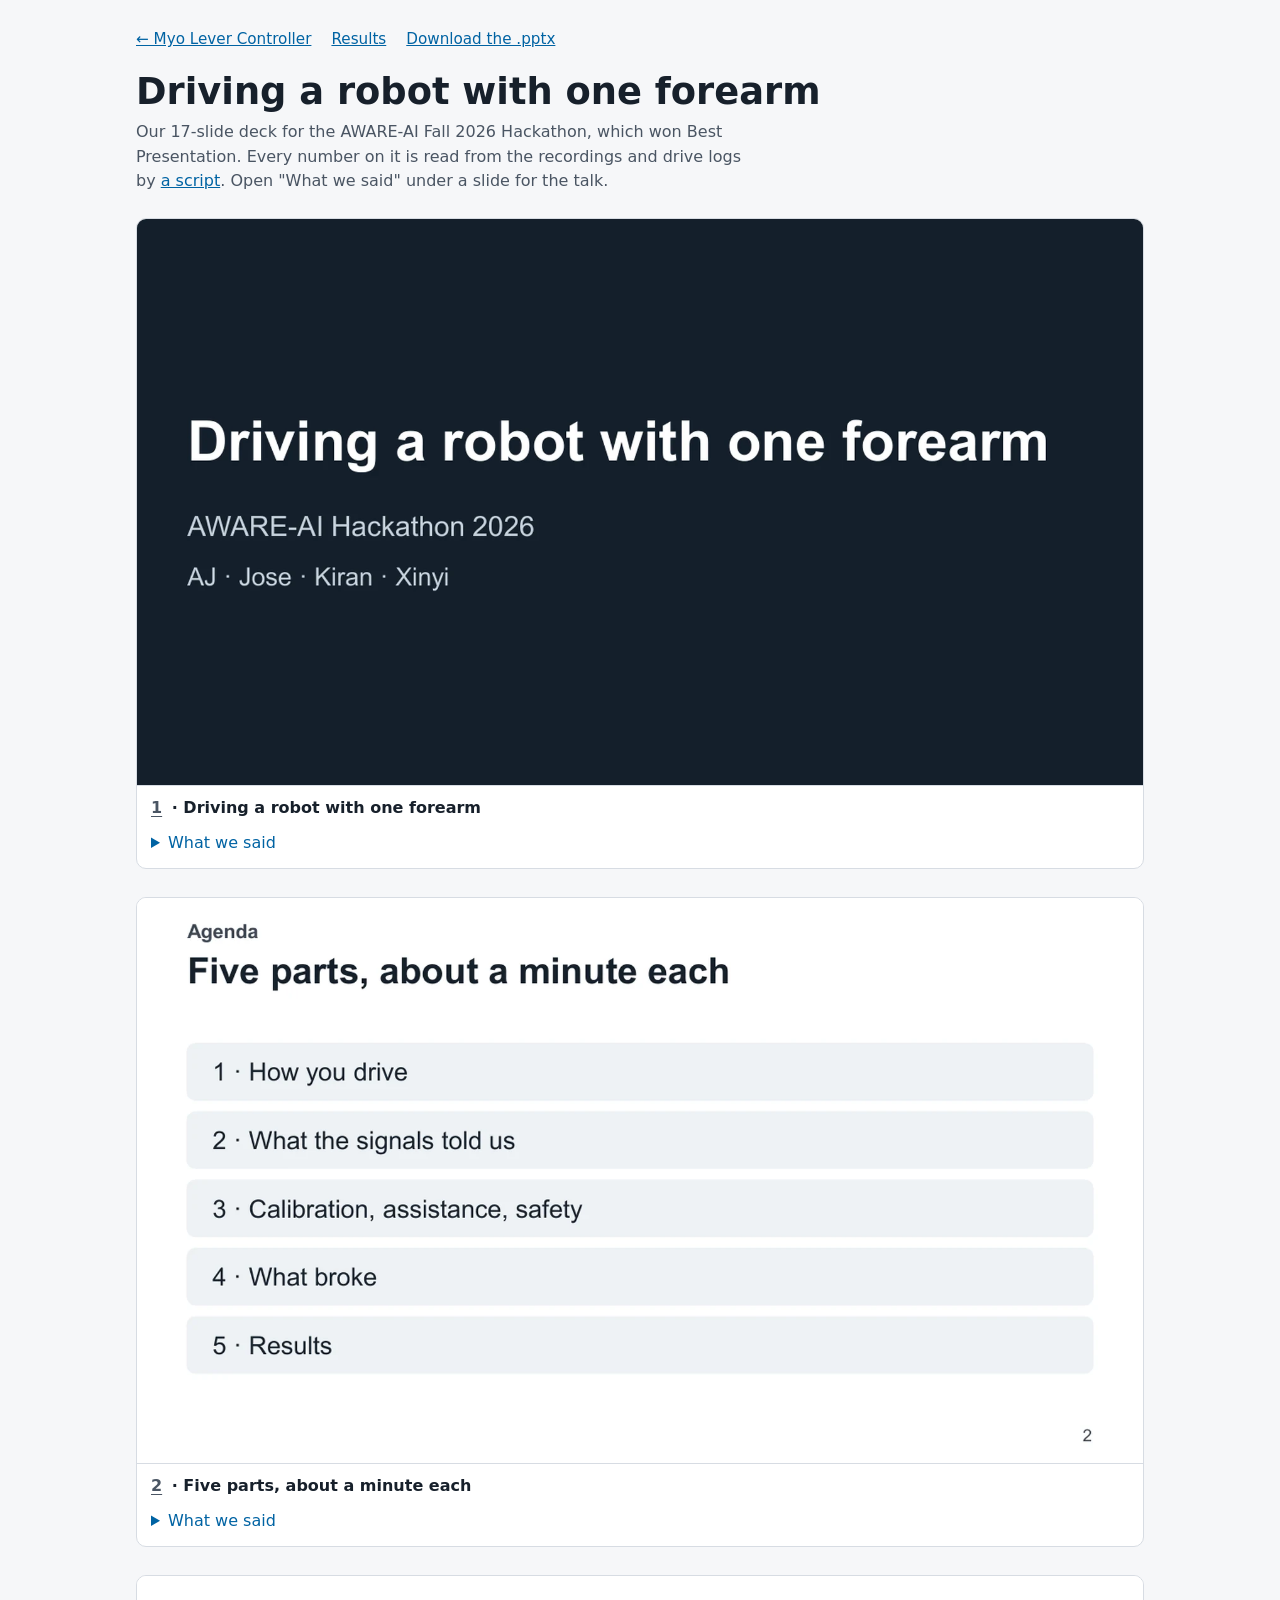
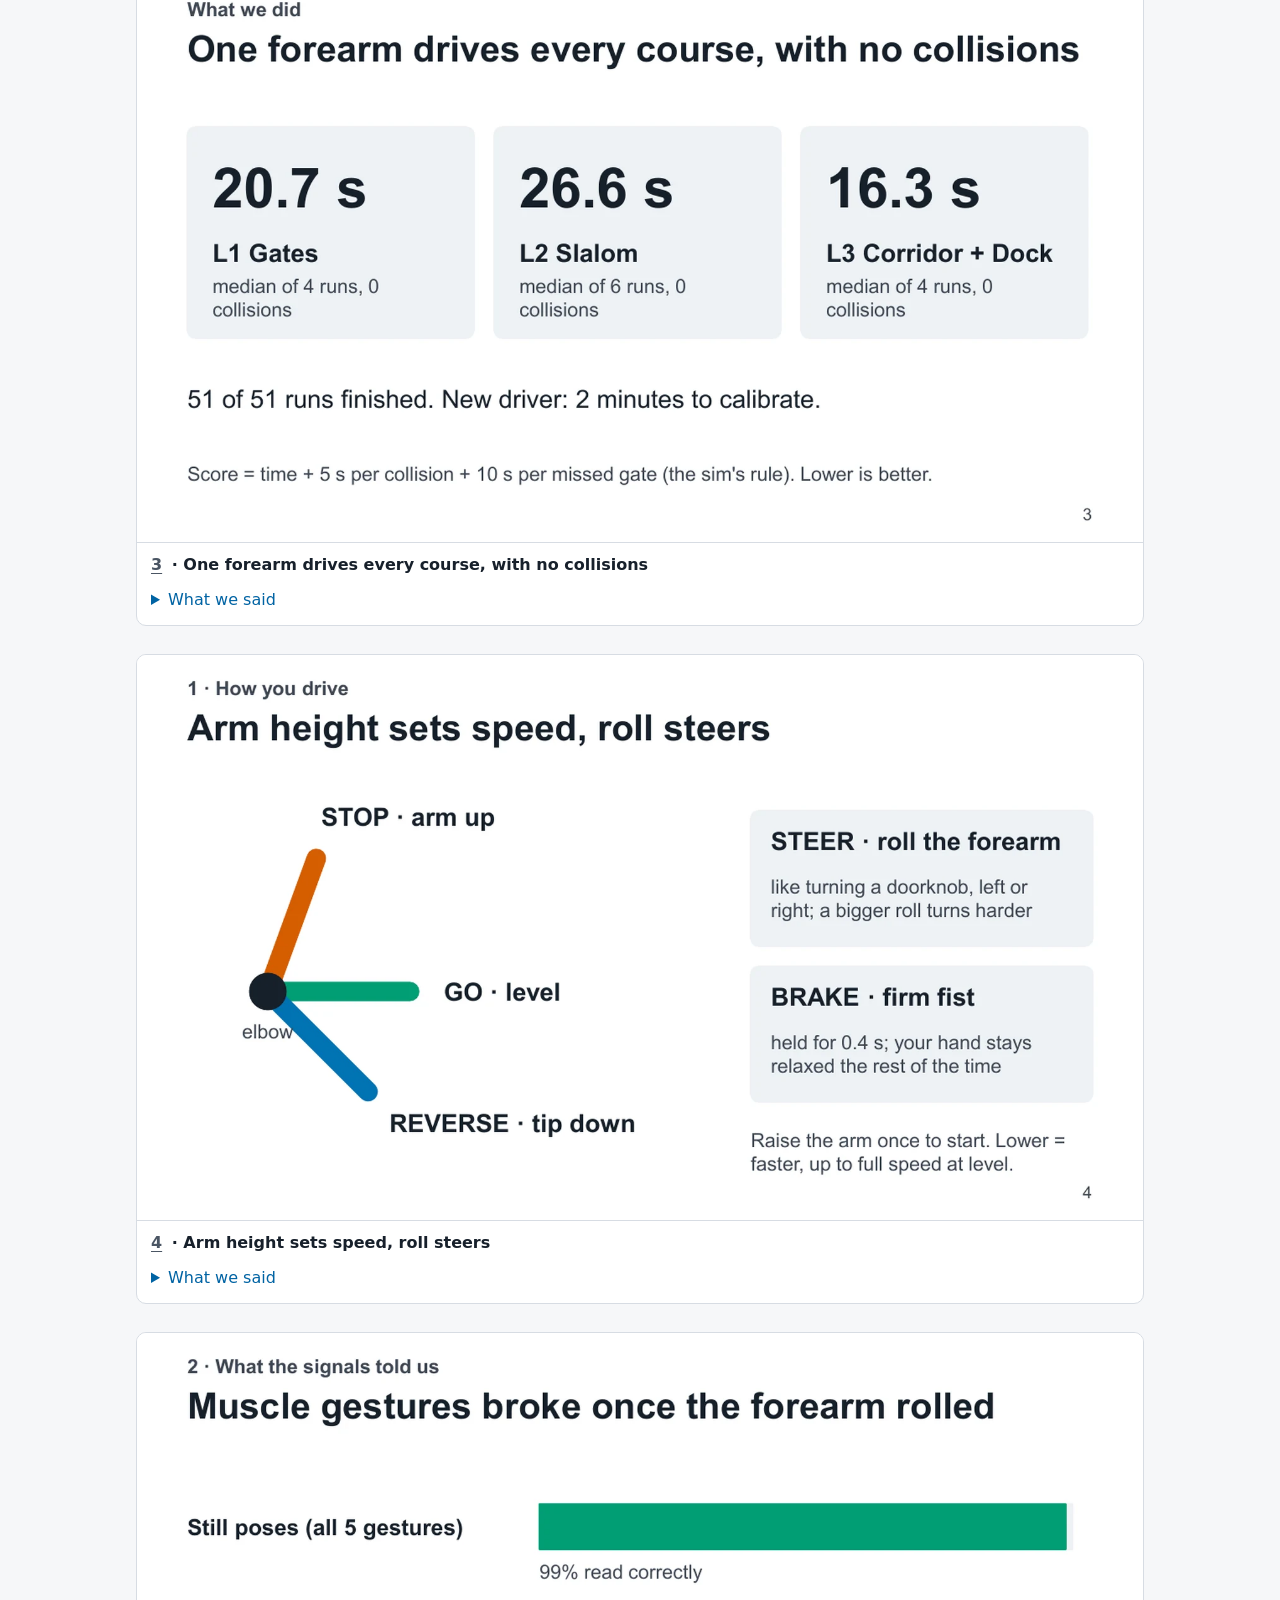
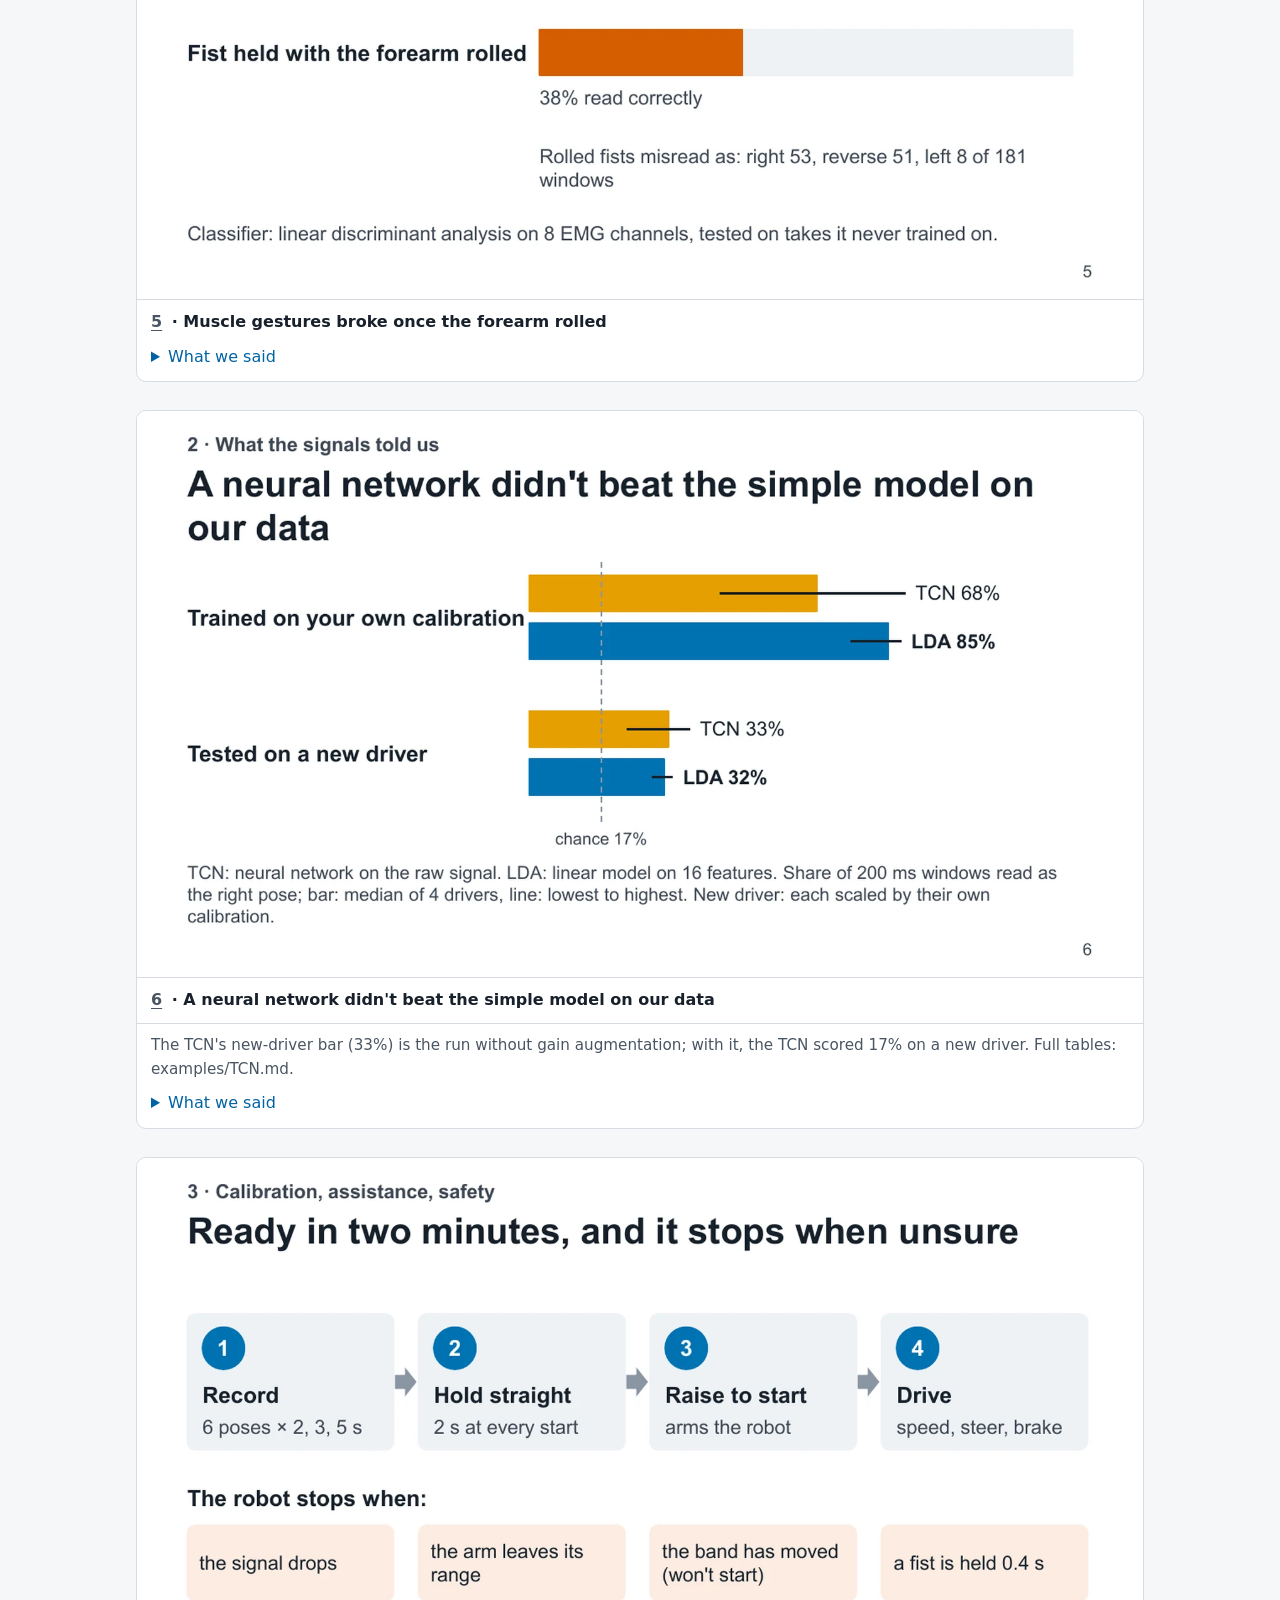
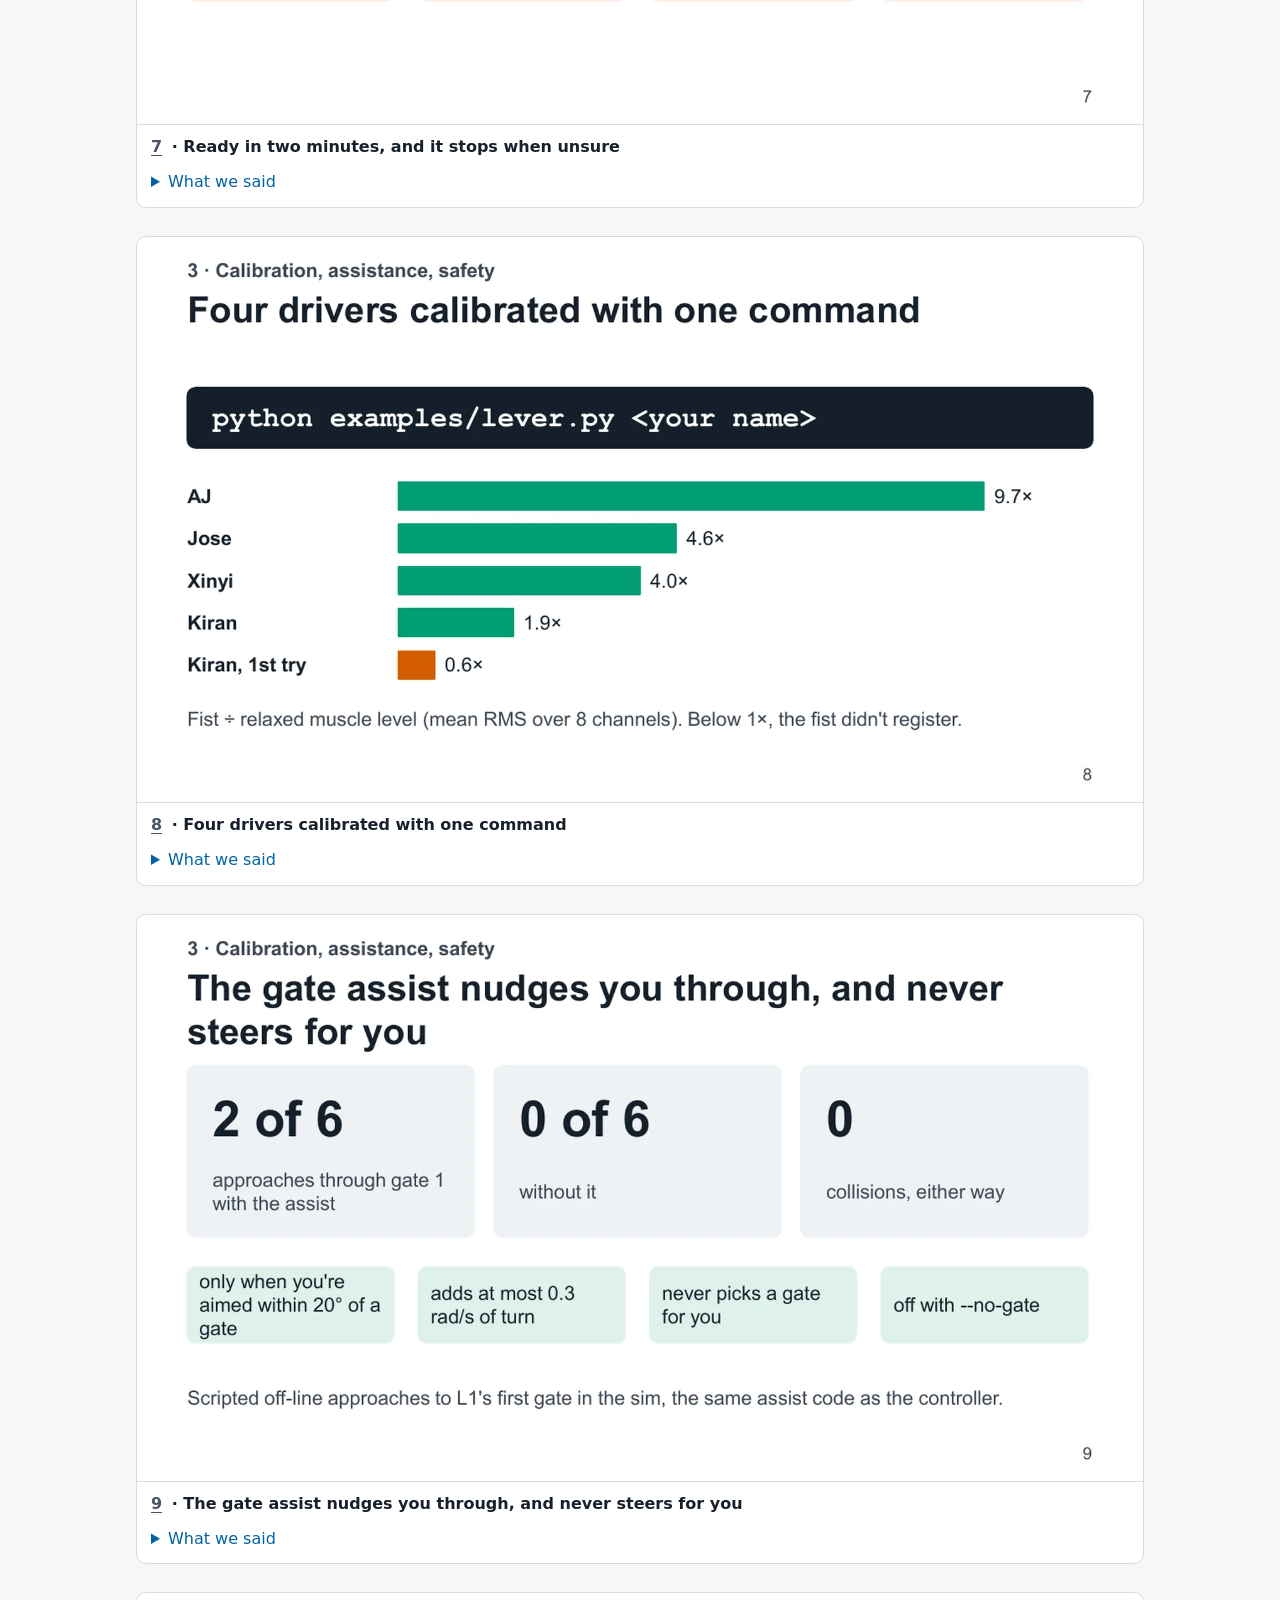
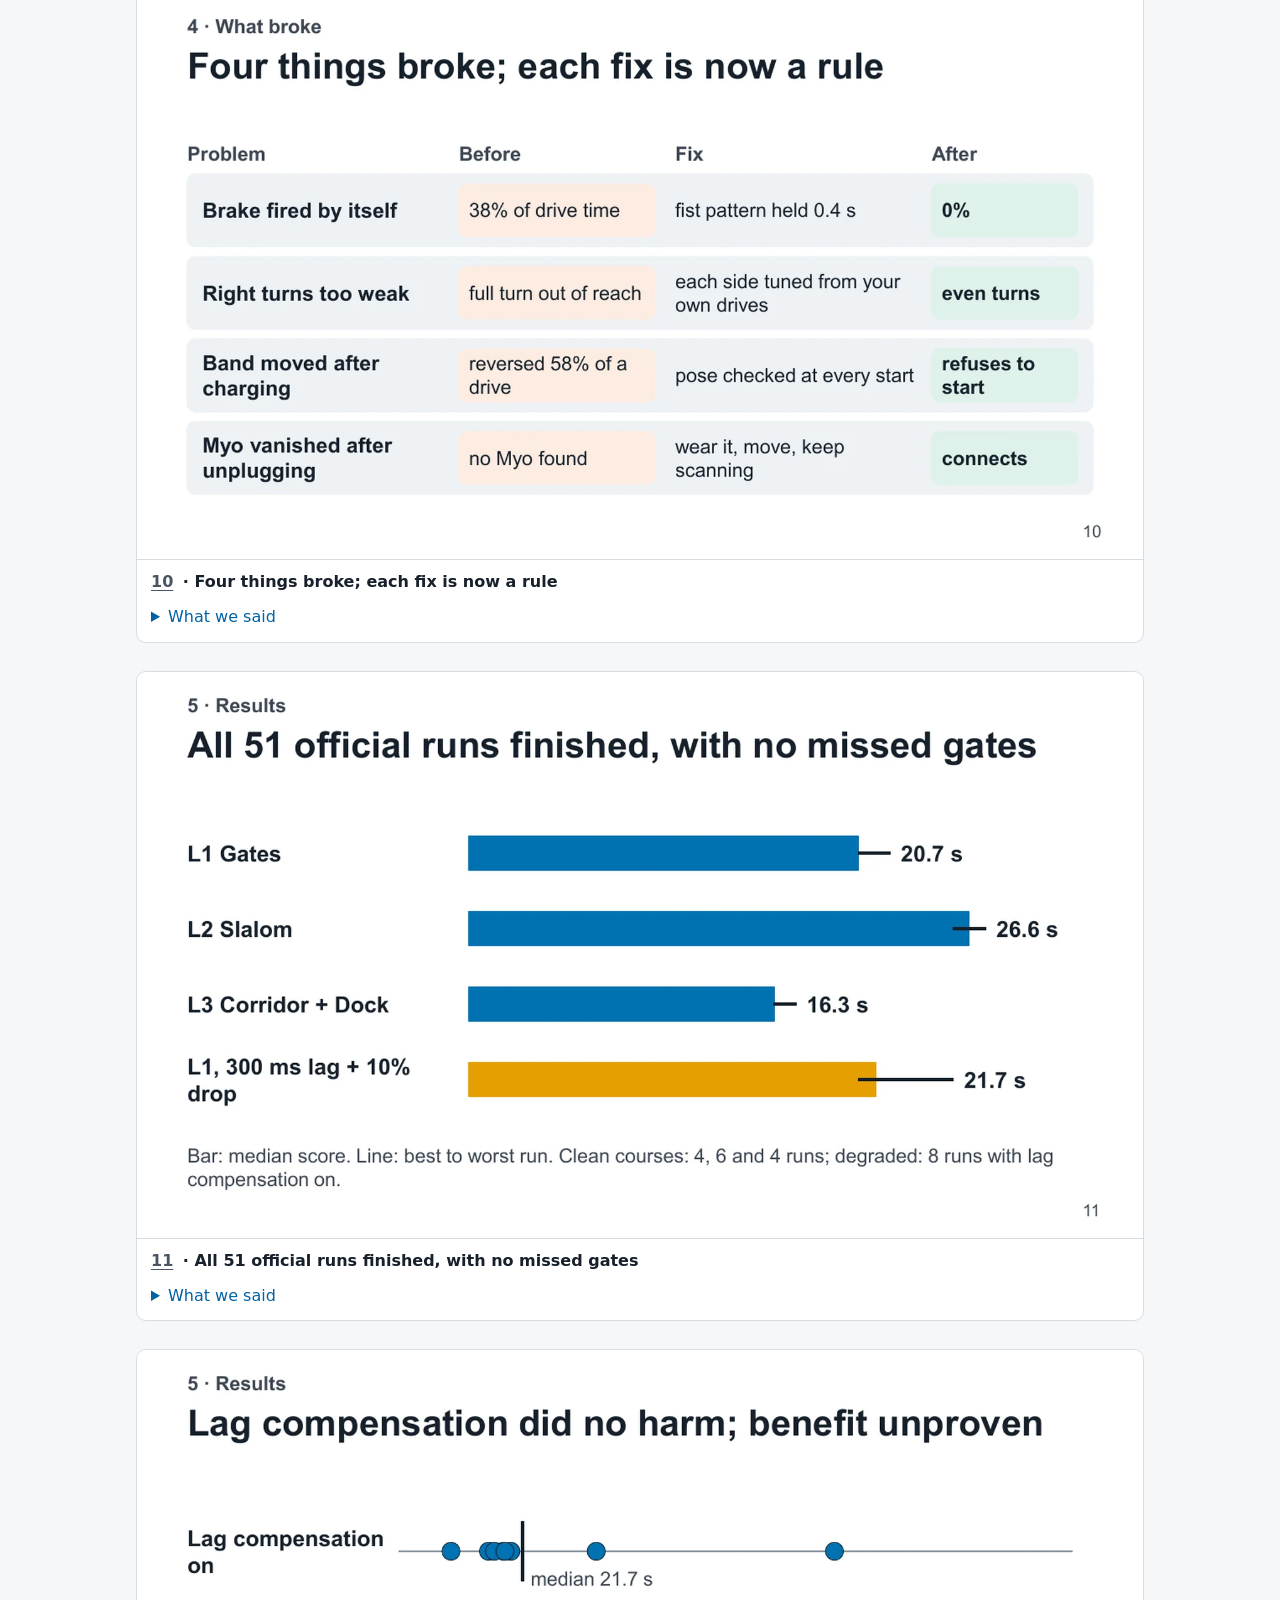
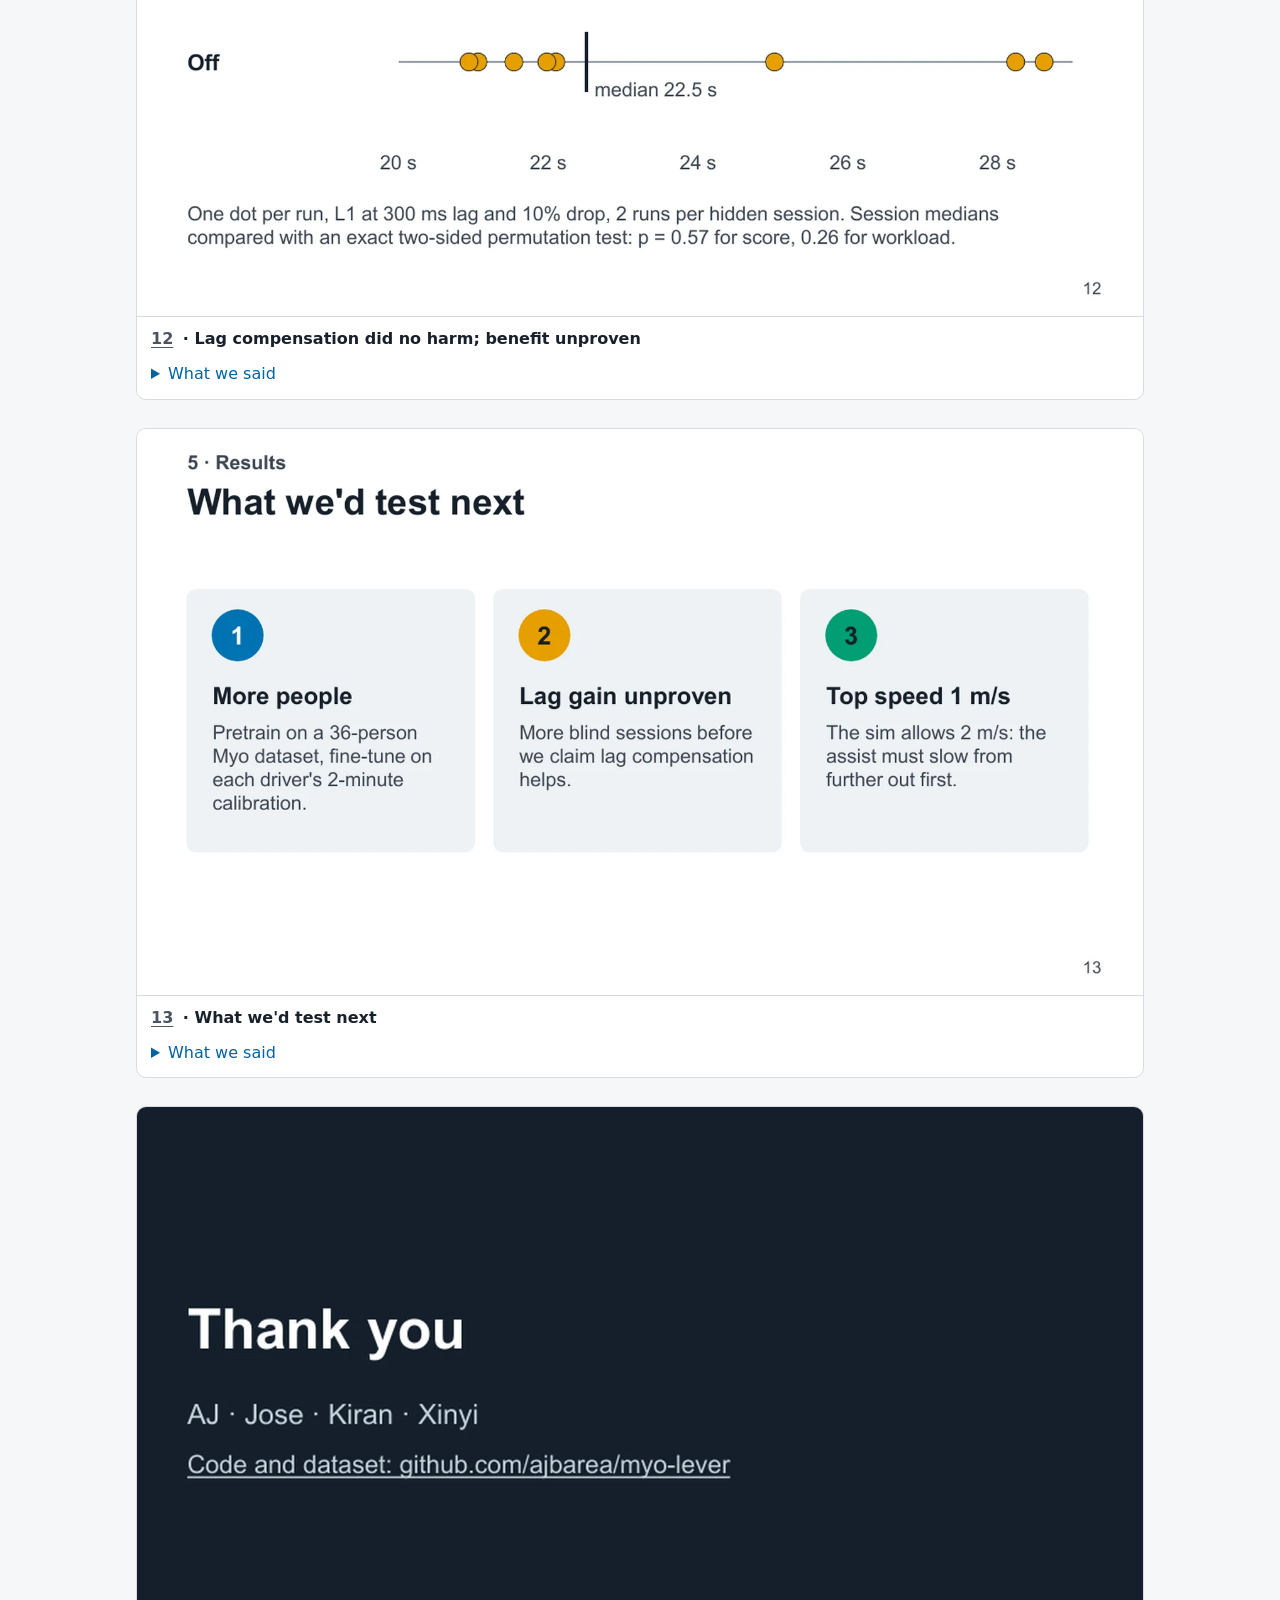
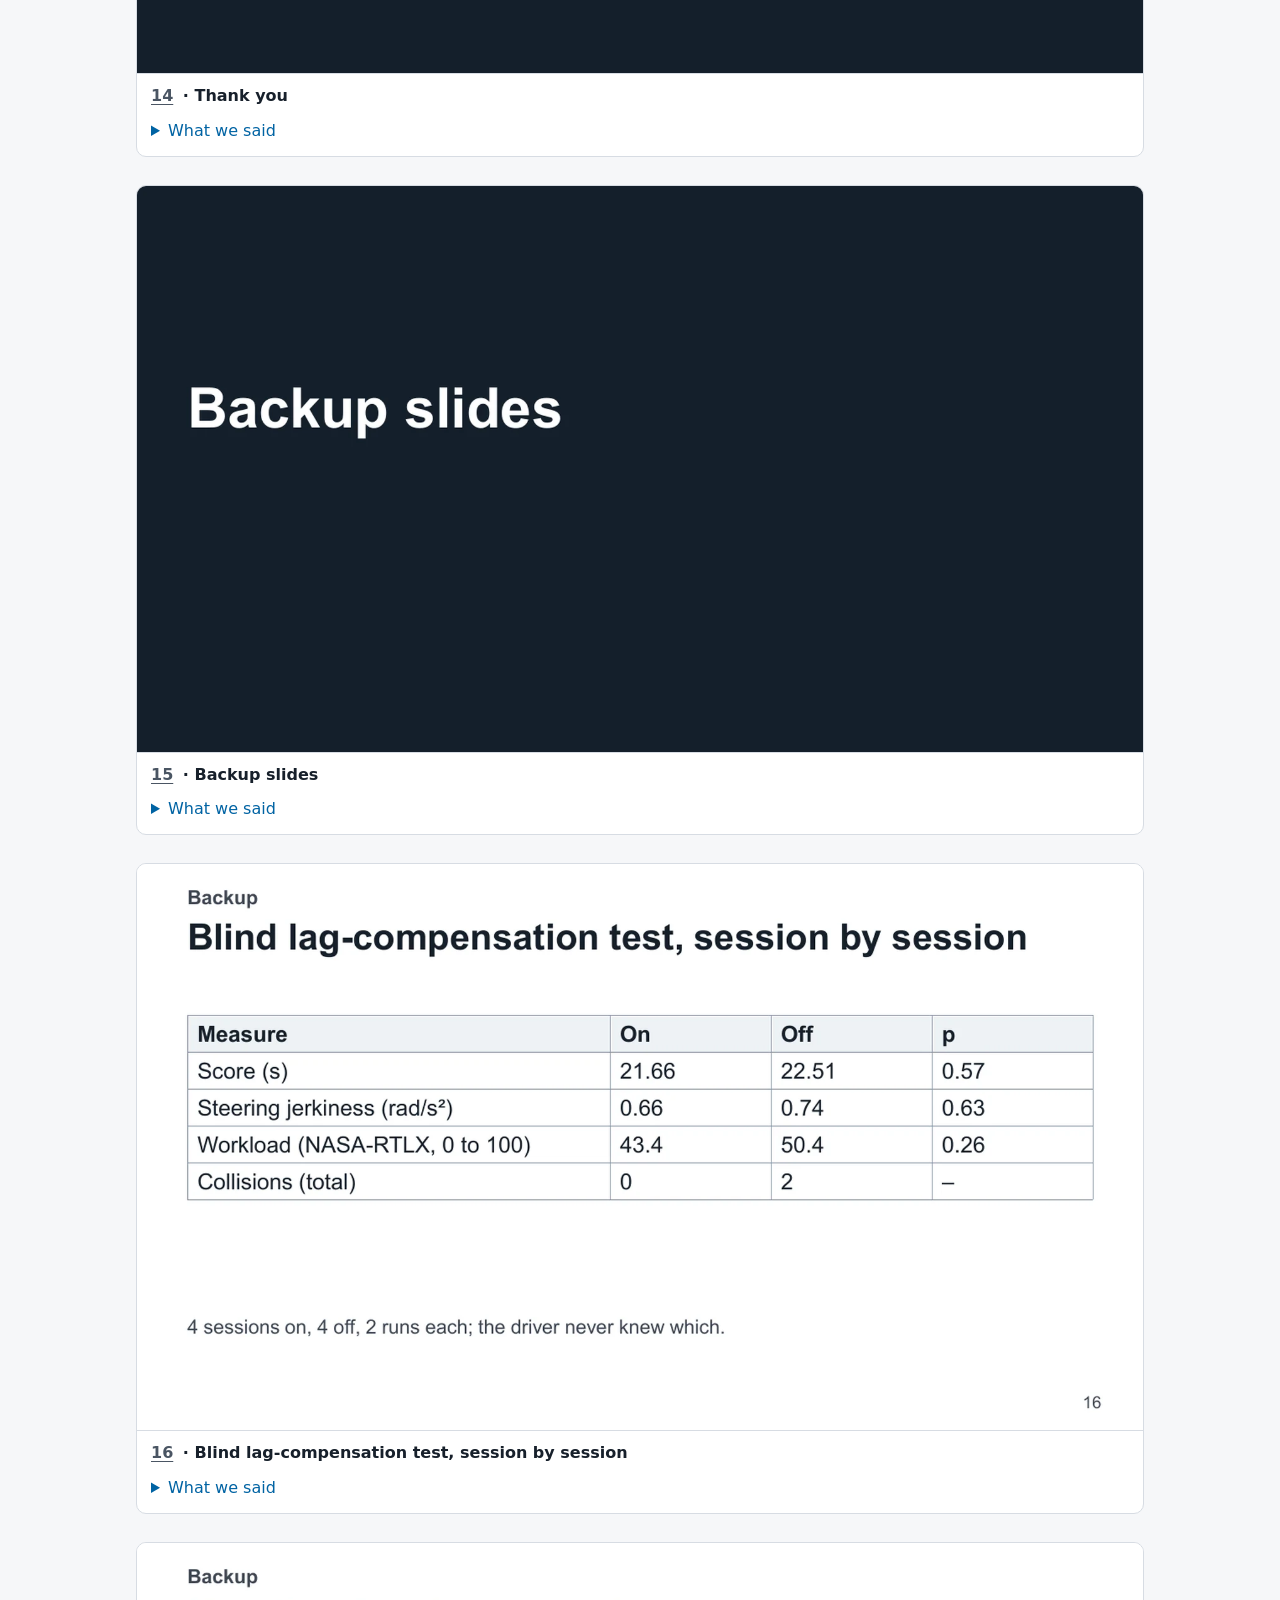
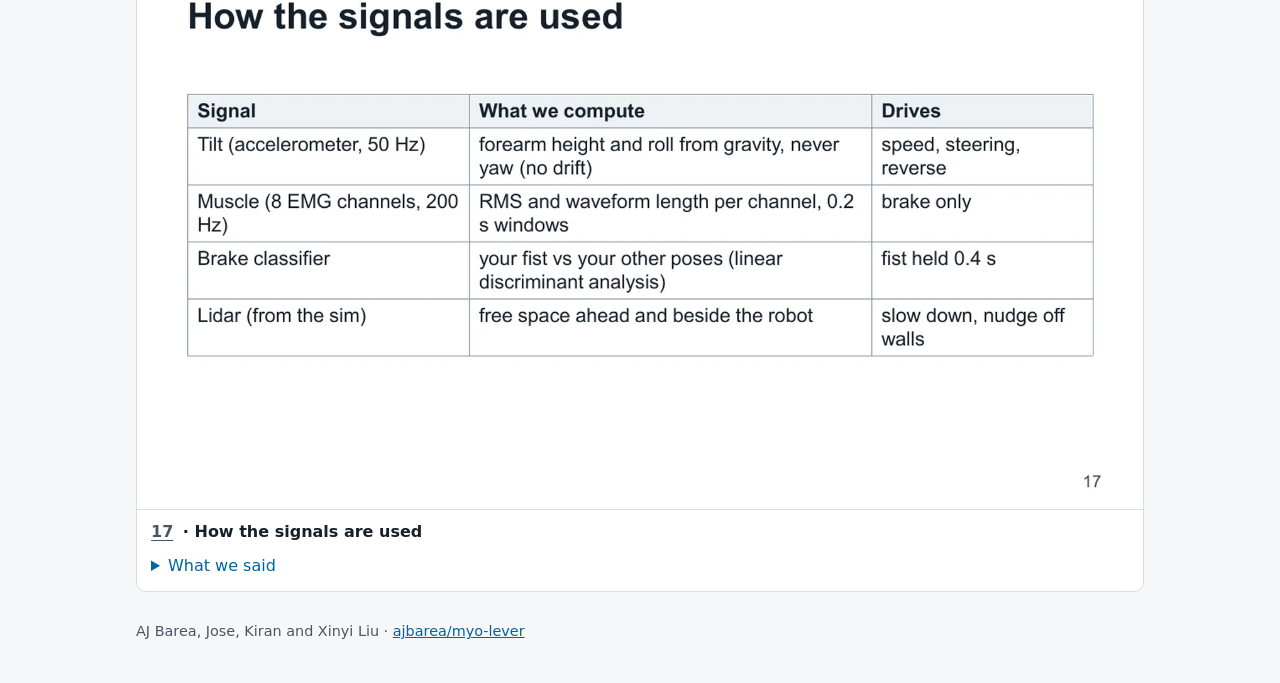
==== commit da805aca: "Point links at the renamed repo, ajbarea/myo-lever GitHub Pages does not redirect after a rename, so" ====
--- a/docs/deck/index.html
+++ b/docs/deck/index.html
@@ -42,7 +42,7 @@
     <a href="AWARE-AI-Hackathon-Deck.pptx">Download the .pptx</a>
   </nav>
   <h1>Driving a robot with one forearm</h1>
-  <p class="lead">Our 17-slide deck for the AWARE-AI Fall 2026 Hackathon, which won Best Presentation. Every number on it is read from the recordings and drive logs by <a href="https://github.com/ajbarea/Hackathon/tree/main/presentations/aware-ai-deck">a script</a>. Open "What we said" under a slide for the talk.</p>
+  <p class="lead">Our 17-slide deck for the AWARE-AI Fall 2026 Hackathon, which won Best Presentation. Every number on it is read from the recordings and drive logs by <a href="https://github.com/ajbarea/myo-lever/tree/main/presentations/aware-ai-deck">a script</a>. Open "What we said" under a slide for the talk.</p>
 </header>
 <main>
 <figure id="s1"><img src="slides/slide-01.webp" width="1600" height="900" loading="eager" alt="Driving a robot with one forearm. AWARE-AI Hackathon 2026. AJ · Jose · Kiran · Xinyi."><figcaption><a href="#s1">1</a> · Driving a robot with one forearm</figcaption><details><summary>What we said</summary><p>(AJ) Hi, I&#x27;m AJ, and with me are Jose, Kiran and Xinyi. In the next five minutes we&#x27;ll show you how we drive the Jackal with one forearm and a Myo armband, what the muscle and motion signals taught us, and the results from the sim. Here&#x27;s the plan.</p></details></figure>
@@ -58,11 +58,11 @@
 <figure id="s11"><img src="slides/slide-11.webp" width="1600" height="900" loading="lazy" alt="5 · Results. All 51 official runs finished, with no missed gates. L1 Gates. 20.7 s. L2 Slalom. 26.6 s. L3 Corridor + Dock. 16.3 s. L1, 300 ms lag + 10% drop. 21.7 s. Bar: median score. Line: best to worst run. Clean courses: 4, 6 and 4 runs; degraded: 8 runs with lag compensation on."><figcaption><a href="#s11">11</a> · All 51 official runs finished, with no missed gates</figcaption><details><summary>What we said</summary><p>Here are the official scores, the medians over repeated runs so it isn&#x27;t one lucky lap: 20.7 seconds on L1, 26.6 on the slalom, 16.3 on the corridor and dock, with no collisions. The last bar is L1 under the judges&#x27; degraded link, 300 milliseconds of lag and ten percent packet loss: about 21.7 seconds, barely slower than clean. That&#x27;s the robustness we were after. Speaking of lag, we tested one more idea.</p></details></figure>
 <figure id="s12"><img src="slides/slide-12.webp" width="1600" height="900" loading="lazy" alt="5 · Results. Lag compensation did no harm; benefit unproven. Lag compensation on. median 21.7 s. Off. median 22.5 s. 20 s. 22 s. 24 s. 26 s. 28 s. One dot per run, L1 at 300 ms lag and 10% drop, 2 runs per hidden session. Session medians compared with an exact two-sided permutation test: p = 0.57 for score, 0.26 for workload."><figcaption><a href="#s12">12</a> · Lag compensation did no harm; benefit unproven</figcaption><details><summary>What we said</summary><p>With 300 milliseconds of lag, drivers overcorrect, so we added lag compensation: it measures the delay, softens steering, and checks obstacles from where the robot will be when each command lands. To test it fairly we ran it blind: 8 sessions, the controller secretly switching it on or off, so the driver couldn&#x27;t know. With it on, the medians were a little better and there were no collisions, against 2 without. But with this few runs, the difference isn&#x27;t significant. We kept it on because it did no harm.</p></details></figure>
 <figure id="s13"><img src="slides/slide-13.webp" width="1600" height="900" loading="lazy" alt="5 · Results. What we&#x27;d test next. 1. More people. Pretrain on a 36-person Myo dataset, fine-tune on each driver&#x27;s 2-minute calibration. 2. Lag gain unproven. More blind sessions before we claim lag compensation helps. 3. Top speed 1 m/s. The sim allows 2 m/s: the assist must slow from further out first."><figcaption><a href="#s13">13</a> · What we&#x27;d test next</figcaption><details><summary>What we said</summary><p>(AJ) What we&#x27;d do next. Four drivers isn&#x27;t enough for a neural network, so we&#x27;d pretrain on a public Myo dataset of thirty-six people, which has the relaxed hand and the fist the brake needs, then fine-tune on each calibration. The lag result needs more sessions before we&#x27;d claim it helps. And we capped speed at one metre per second while tuning, half what the sim allows, so going faster means the obstacle assist has to look further ahead first.</p></details></figure>
-<figure id="s14"><img src="slides/slide-14.webp" width="1600" height="900" loading="lazy" alt="Thank you. AJ · Jose · Kiran · Xinyi. Code and dataset: github.com/ajbarea/Hackathon."><figcaption><a href="#s14">14</a> · Thank you</figcaption><details><summary>What we said</summary><p>That&#x27;s our controller: one forearm, no squeezing, every course finished. The code and the dataset are public on GitHub. Thank you, and we&#x27;re happy to take questions.</p></details></figure>
+<figure id="s14"><img src="slides/slide-14.webp" width="1600" height="900" loading="lazy" alt="Thank you. AJ · Jose · Kiran · Xinyi. Code and dataset: github.com/ajbarea/myo-lever."><figcaption><a href="#s14">14</a> · Thank you</figcaption><details><summary>What we said</summary><p>That&#x27;s our controller: one forearm, no squeezing, every course finished. The code and the dataset are public on GitHub. Thank you, and we&#x27;re happy to take questions.</p></details></figure>
 <figure id="s15"><img src="slides/slide-15.webp" width="1600" height="900" loading="lazy" alt="Backup slides."><figcaption><a href="#s15">15</a> · Backup slides</figcaption><details><summary>What we said</summary><p>Backup slides for questions.</p></details></figure>
 <figure id="s16"><img src="slides/slide-16.webp" width="1600" height="900" loading="lazy" alt="Backup. Blind lag-compensation test, session by session. Measure | On | Off | p. Score (s) | 21.66 | 22.51 | 0.57. Steering jerkiness (rad/s²) | 0.66 | 0.74 | 0.63. Workload (NASA-RTLX, 0 to 100) | 43.4 | 50.4 | 0.26. Collisions (total) | 0 | 2 | –. 4 sessions on, 4 off, 2 runs each; the driver never knew which."><figcaption><a href="#s16">16</a> · Blind lag-compensation test, session by session</figcaption><details><summary>What we said</summary><p>Backup. The blind test in full: medians of each session&#x27;s two runs, compared with an exact two-sided permutation test.</p></details></figure>
 <figure id="s17"><img src="slides/slide-17.webp" width="1600" height="900" loading="lazy" alt="Backup. How the signals are used. Signal | What we compute | Drives. Tilt (accelerometer, 50 Hz) | forearm height and roll from gravity, never yaw (no drift) | speed, steering, reverse. Muscle (8 EMG channels, 200 Hz) | RMS and waveform length per channel, 0.2 s windows | brake only. Brake classifier | your fist vs your other poses (linear discriminant analysis) | fist held 0.4 s. Lidar (from the sim) | free space ahead and beside the robot | slow down, nudge off walls."><figcaption><a href="#s17">17</a> · How the signals are used</figcaption><details><summary>What we said</summary><p>Backup. What each signal does: the tilt sensor gives speed, steering and reverse; the muscle signal only gives the brake.</p></details></figure>
 </main>
-<footer>AJ Barea, Jose, Kiran and Xinyi Liu · <a href="https://github.com/ajbarea/Hackathon">ajbarea/Hackathon</a></footer>
+<footer>AJ Barea, Jose, Kiran and Xinyi Liu · <a href="https://github.com/ajbarea/myo-lever">ajbarea/myo-lever</a></footer>
 </body>
 </html>
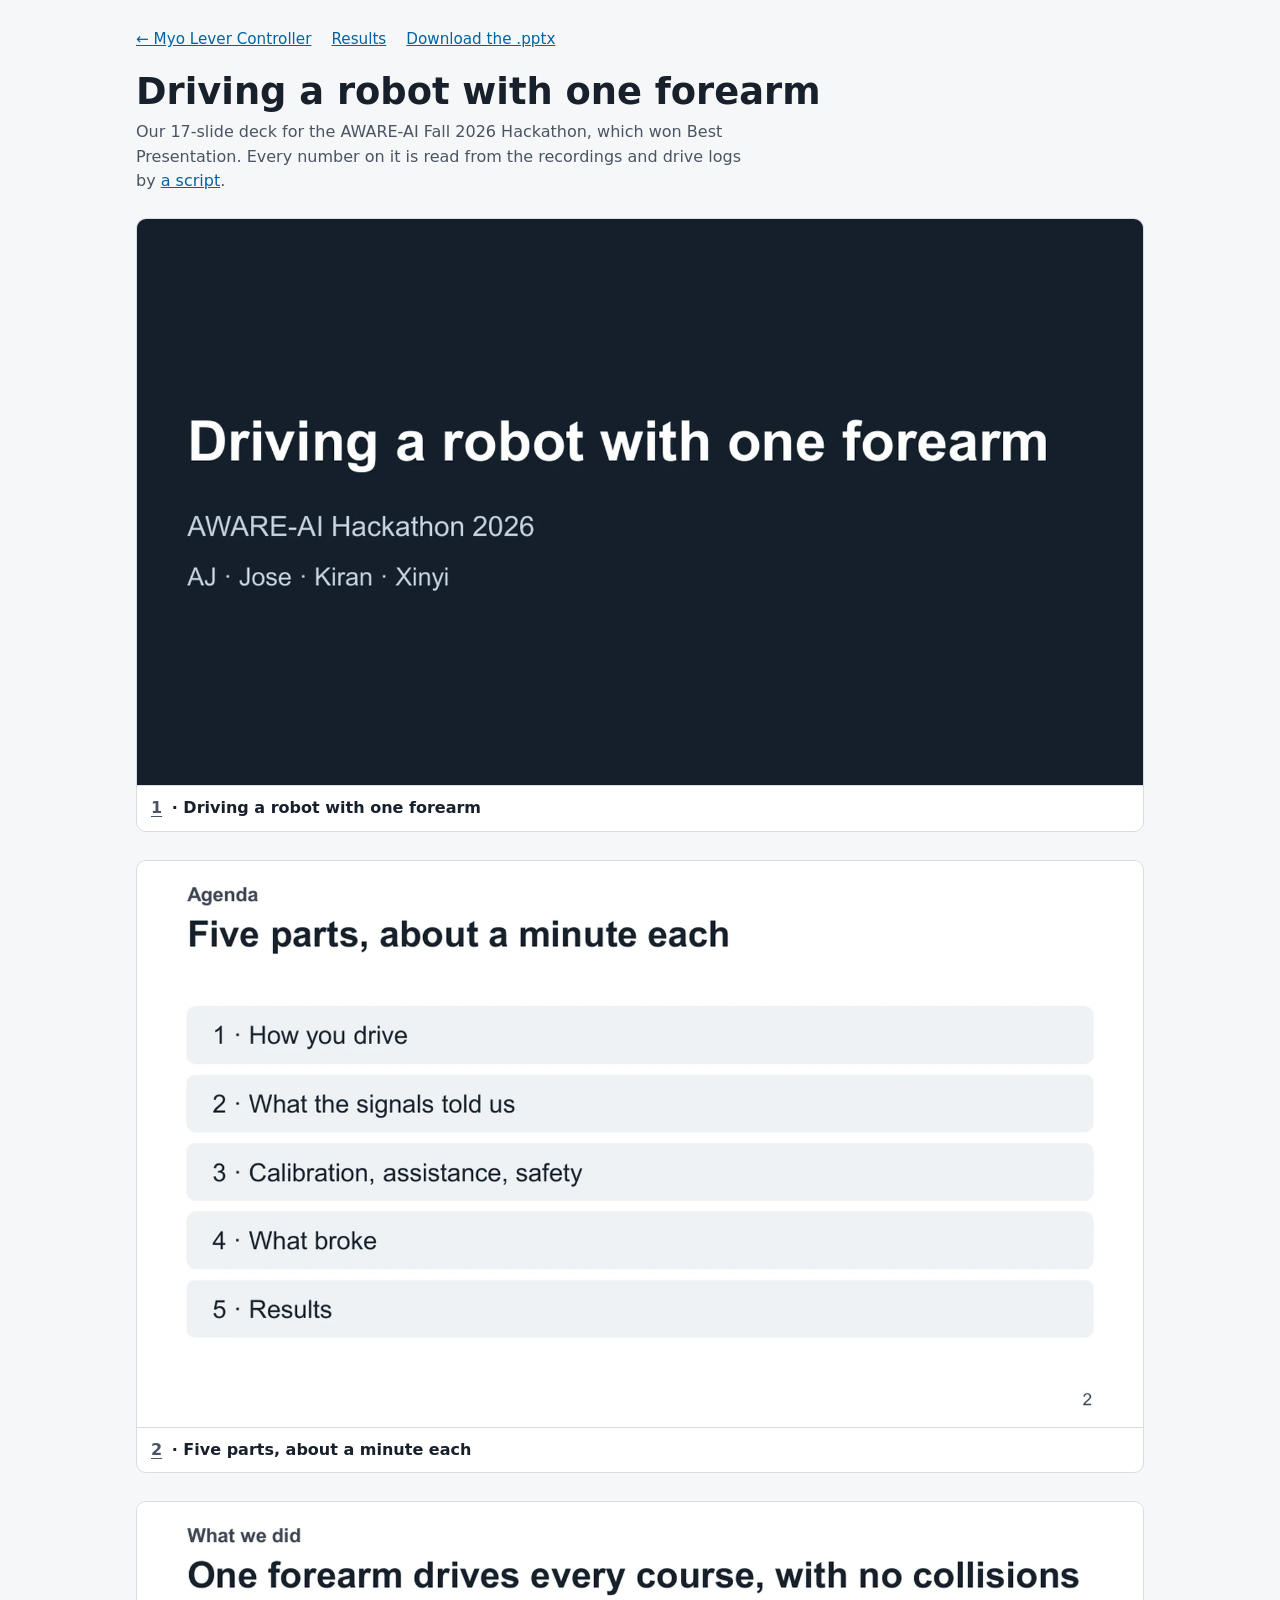
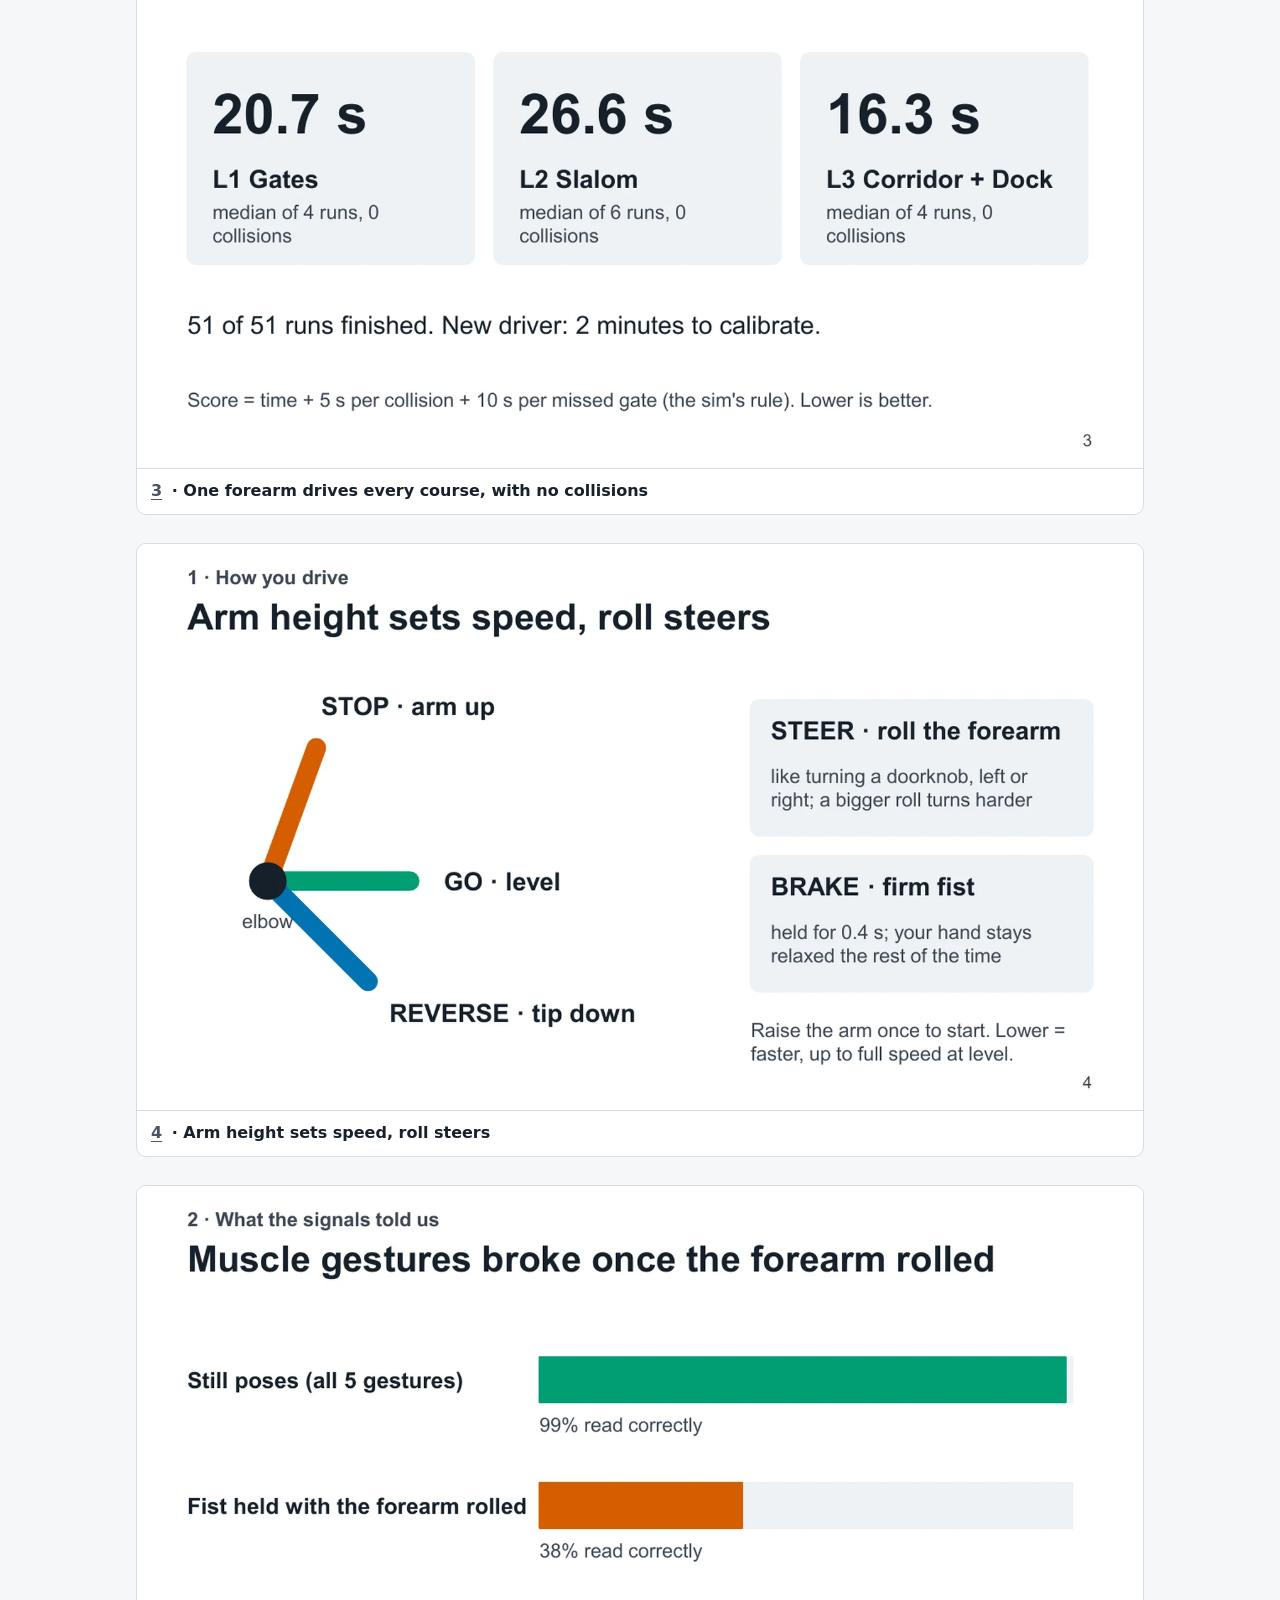
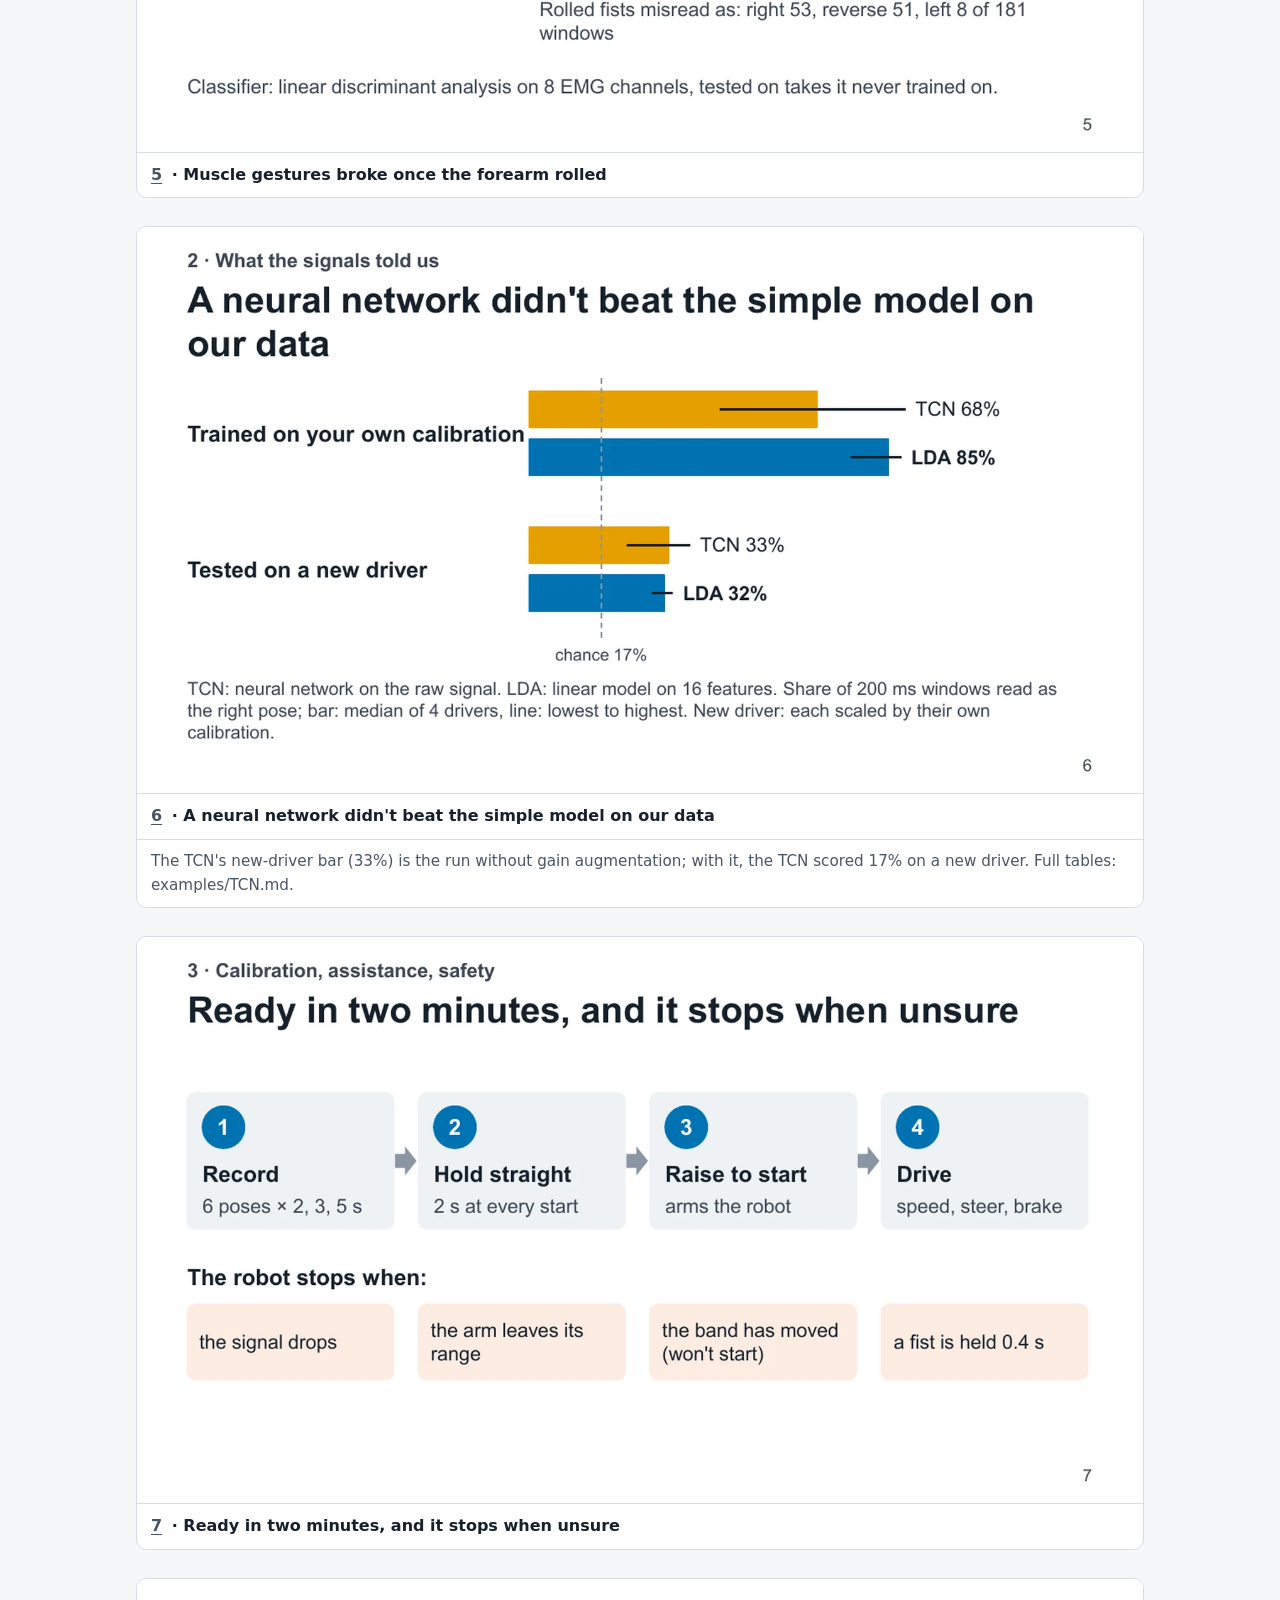
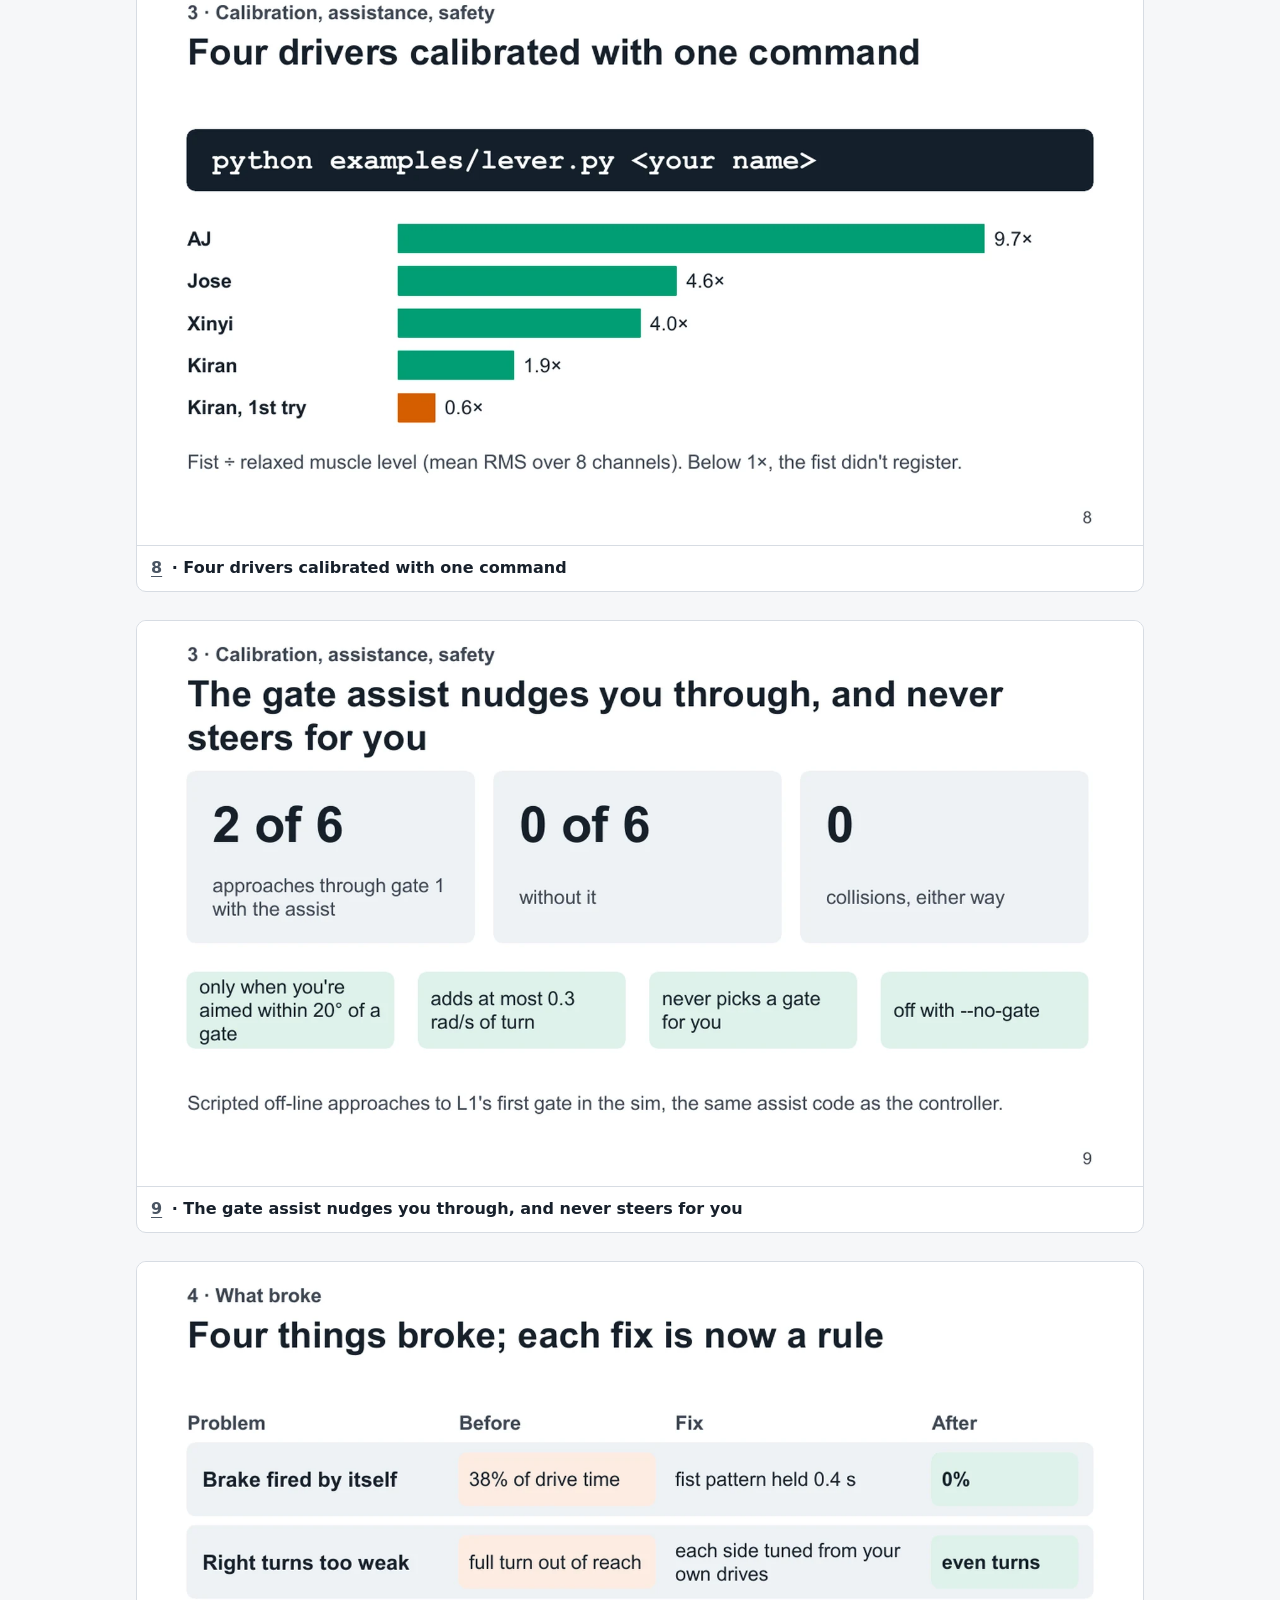
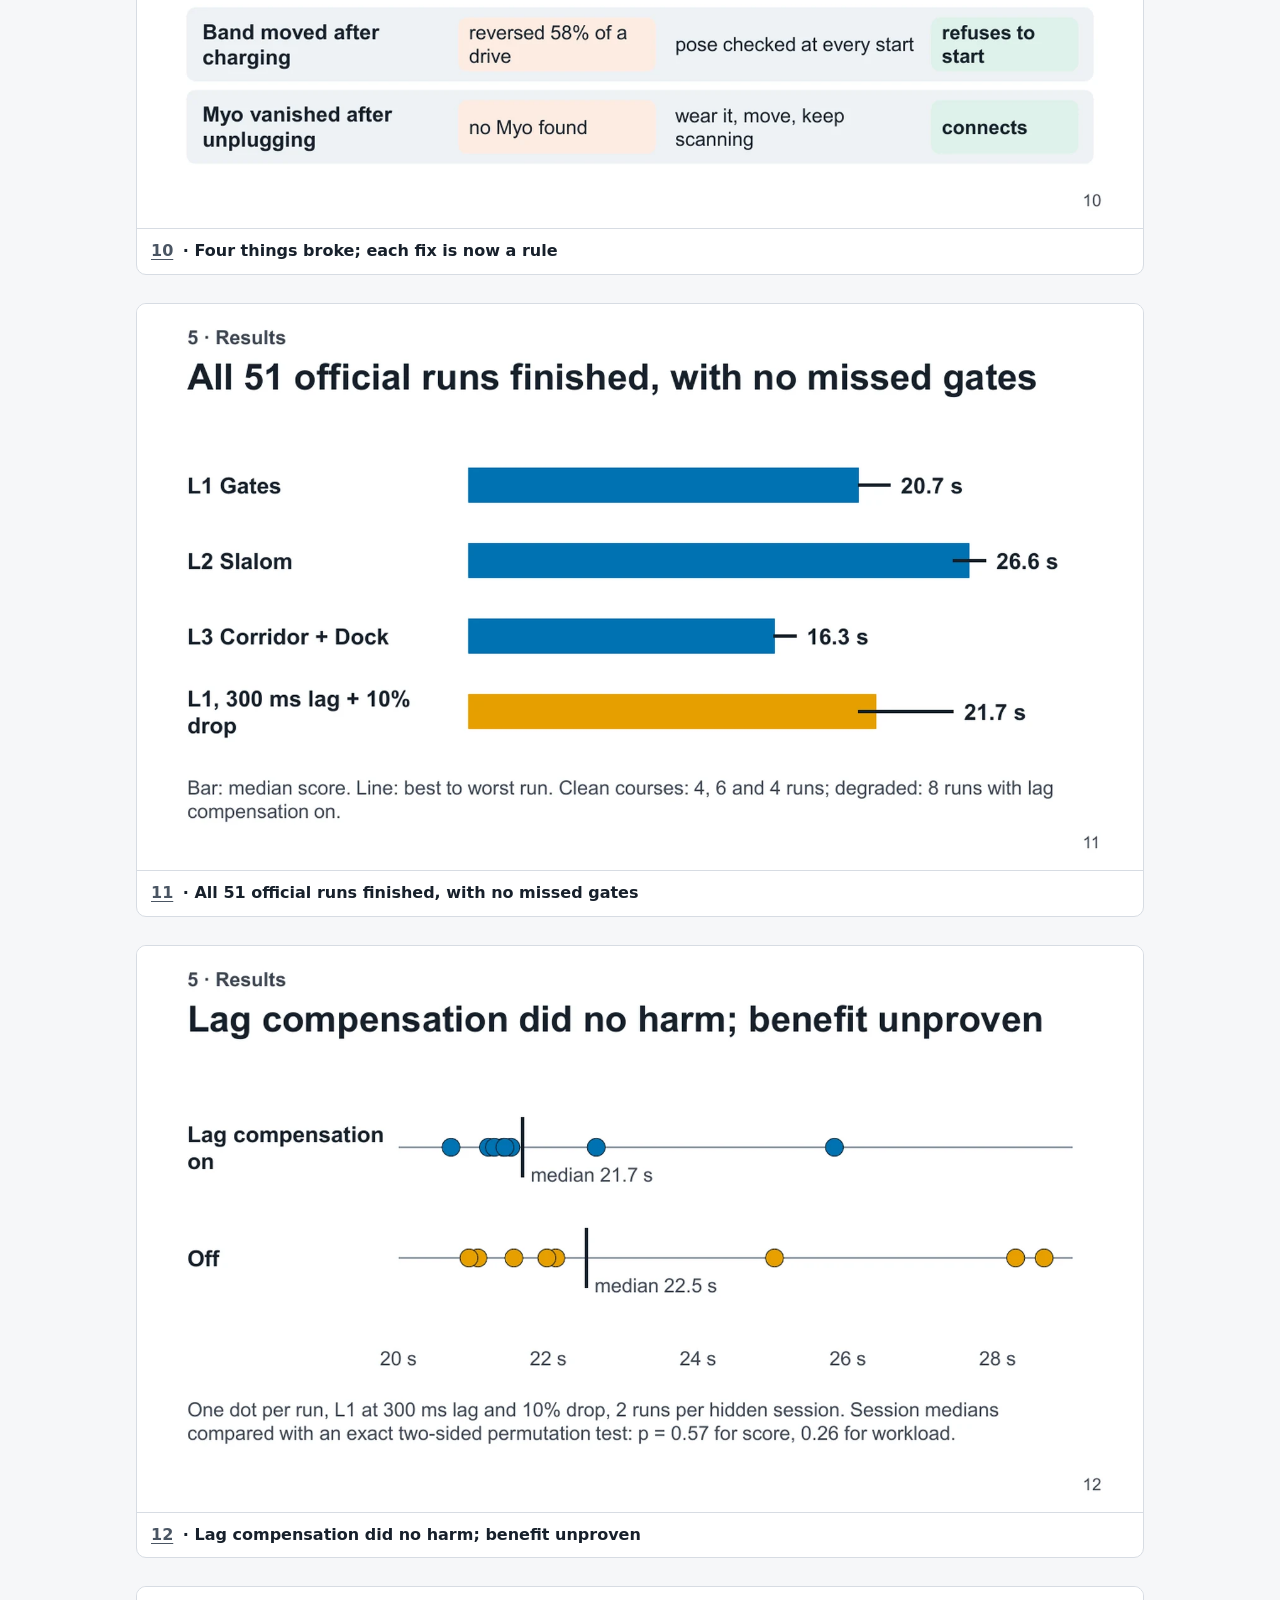
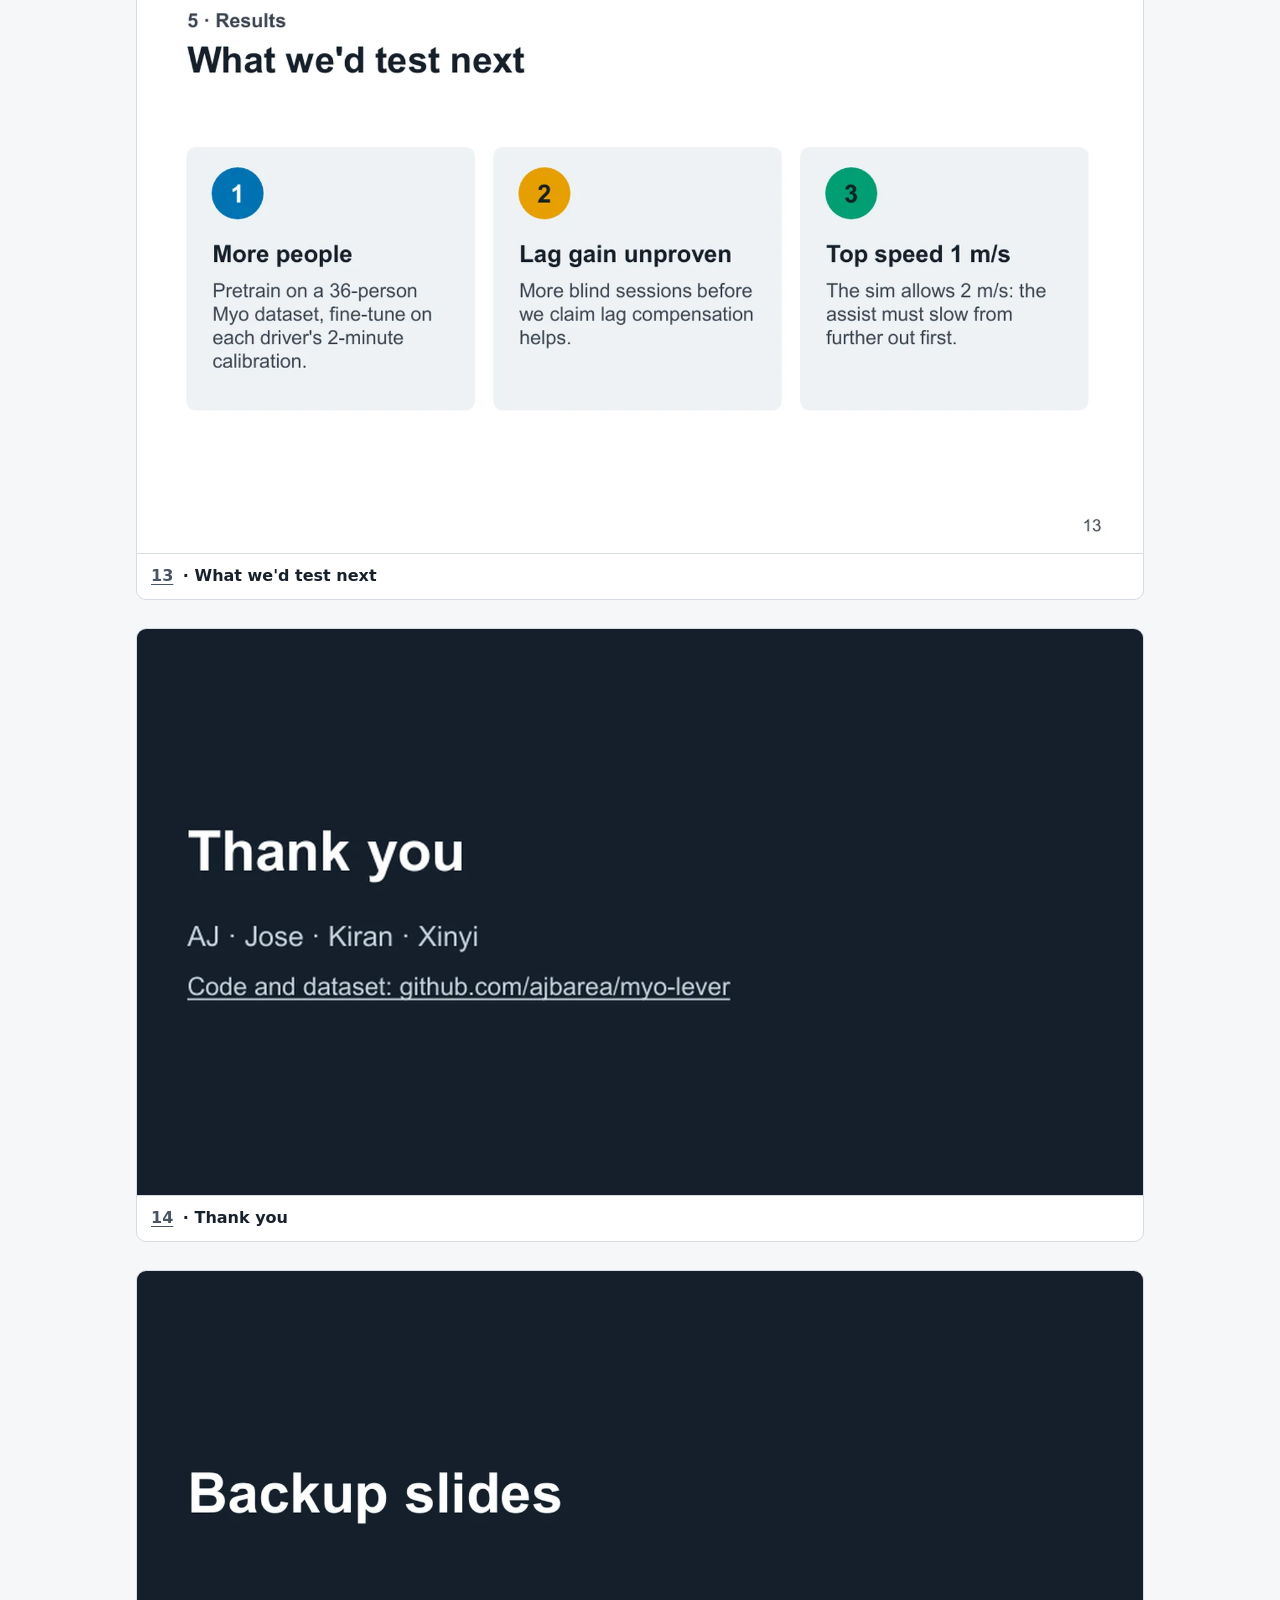
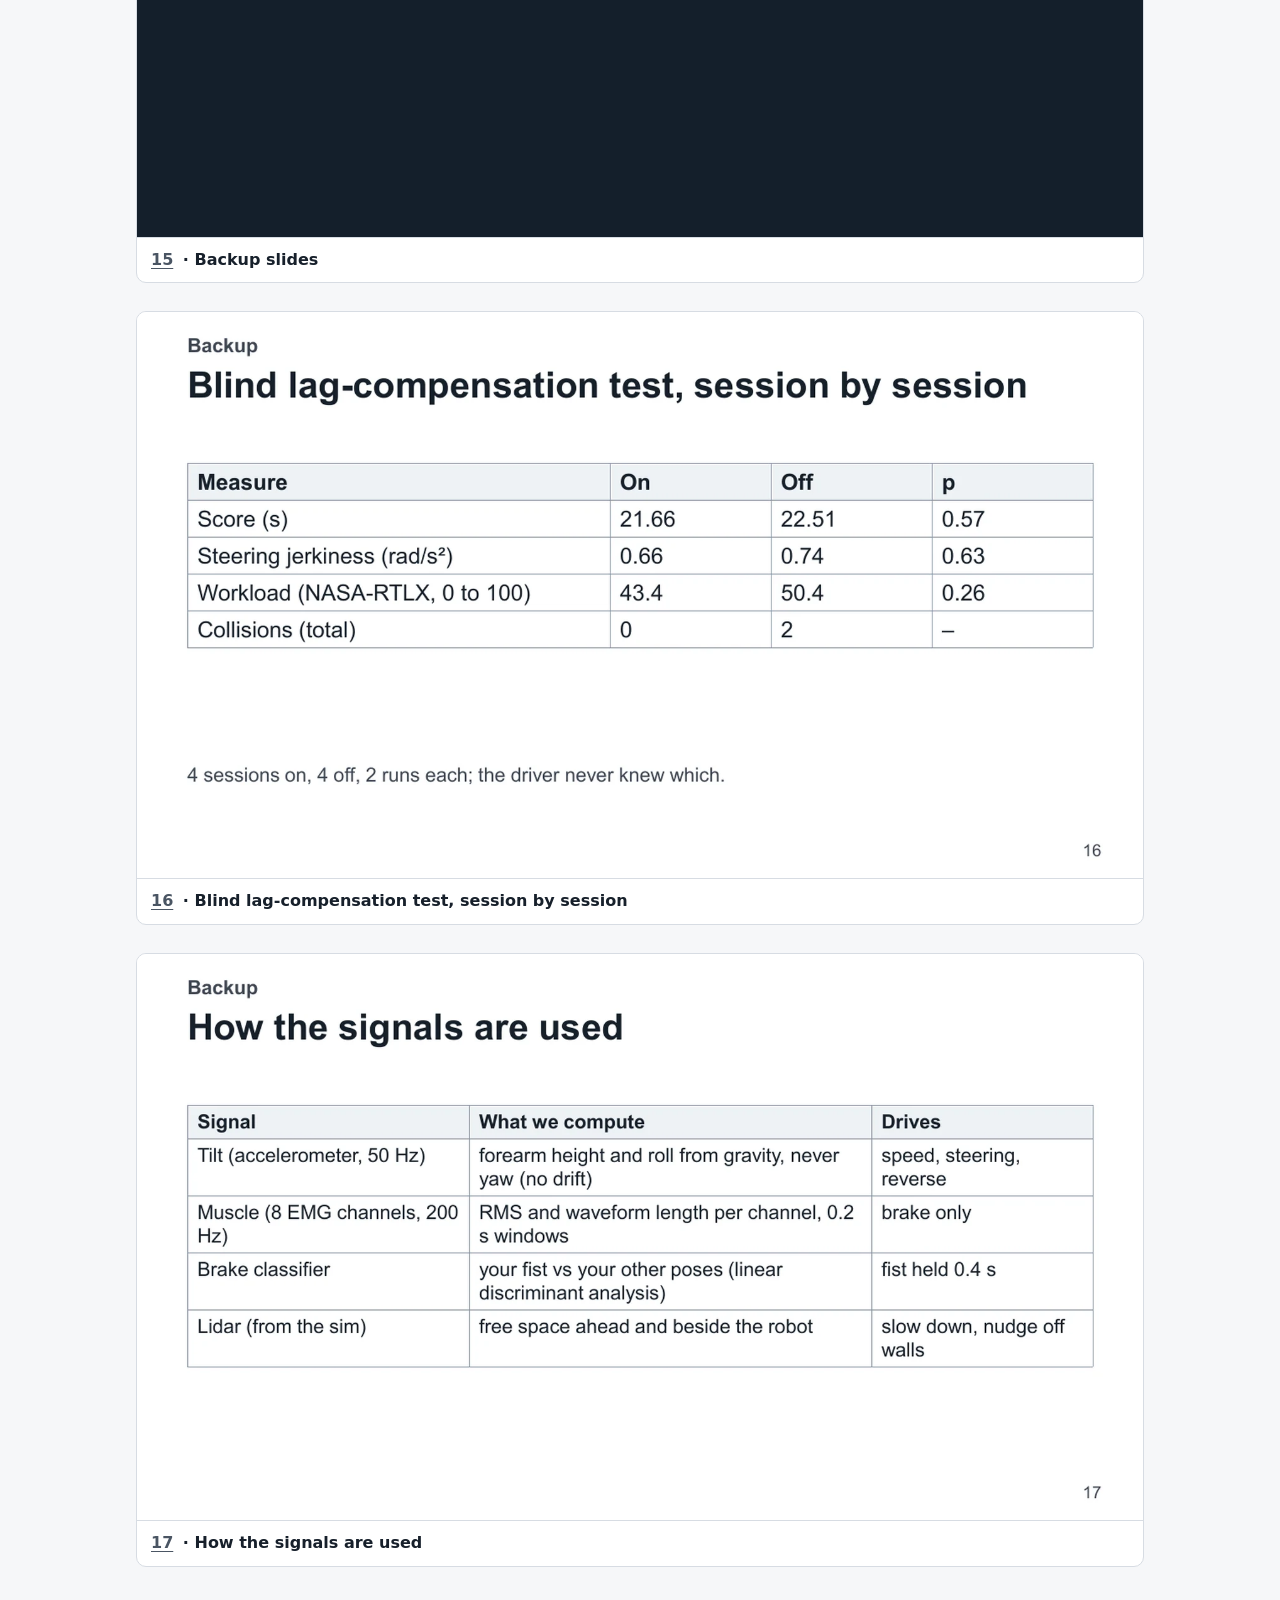
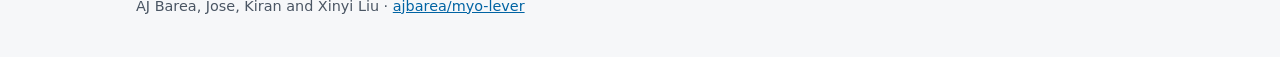
==== commit a642ed44: "Deck page: drop the speaker-notes boxes and notes in the .pptx; team is AJ, Kiransree and Xinyi (#19" ====
--- a/docs/deck/index.html
+++ b/docs/deck/index.html
@@ -42,26 +42,26 @@
     <a href="AWARE-AI-Hackathon-Deck.pptx">Download the .pptx</a>
   </nav>
   <h1>Driving a robot with one forearm</h1>
-  <p class="lead">Our 17-slide deck for the AWARE-AI Fall 2026 Hackathon, which won Best Presentation. Every number on it is read from the recordings and drive logs by <a href="https://github.com/ajbarea/myo-lever/tree/main/presentations/aware-ai-deck">a script</a>. Open "What we said" under a slide for the talk.</p>
+  <p class="lead">Our 17-slide deck for the AWARE-AI Fall 2026 Hackathon, which won Best Presentation. Every number on it is read from the recordings and drive logs by <a href="https://github.com/ajbarea/myo-lever/tree/main/presentations/aware-ai-deck">a script</a>.</p>
 </header>
 <main>
-<figure id="s1"><img src="slides/slide-01.webp" width="1600" height="900" loading="eager" alt="Driving a robot with one forearm. AWARE-AI Hackathon 2026. AJ · Jose · Kiran · Xinyi."><figcaption><a href="#s1">1</a> · Driving a robot with one forearm</figcaption><details><summary>What we said</summary><p>(AJ) Hi, I&#x27;m AJ, and with me are Jose, Kiran and Xinyi. In the next five minutes we&#x27;ll show you how we drive the Jackal with one forearm and a Myo armband, what the muscle and motion signals taught us, and the results from the sim. Here&#x27;s the plan.</p></details></figure>
-<figure id="s2"><img src="slides/slide-02.webp" width="1600" height="900" loading="lazy" alt="Agenda. Five parts, about a minute each. 1 · How you drive. 2 · What the signals told us. 3 · Calibration, assistance, safety. 4 · What broke. 5 · Results."><figcaption><a href="#s2">2</a> · Five parts, about a minute each</figcaption><details><summary>What we said</summary><p>Five parts. How a driver controls the robot. What the signals told us, which is why our design looks the way it does. How a new driver calibrates, and what keeps the robot safe. What broke while we tested. And the results. First, what we built.</p></details></figure>
-<figure id="s3"><img src="slides/slide-03.webp" width="1600" height="900" loading="lazy" alt="What we did. One forearm drives every course, with no collisions. 20.7 s. L1 Gates. median of 4 runs, 0 collisions. 26.6 s. L2 Slalom. median of 6 runs, 0 collisions. 16.3 s. L3 Corridor + Dock. median of 4 runs, 0 collisions. 51 of 51 runs finished. New driver: 2 minutes to calibrate. Score = time + 5 s per collision + 10 s per missed gate (the sim&#x27;s rule). Lower is better."><figcaption><a href="#s3">3</a> · One forearm drives every course, with no collisions</figcaption><details><summary>What we said</summary><p>Here&#x27;s what we built. One forearm and the Myo armband drive all three courses. Over 51 official runs we finished every single one, with no missed gates and no collisions on the clean courses. Why should you care? A new driver records their own calibration in about two minutes, and it kept working under the judges&#x27; slow, lossy link. So how do you drive it?</p></details></figure>
-<figure id="s4"><img src="slides/slide-04.webp" width="1600" height="900" loading="lazy" alt="1 · How you drive. Arm height sets speed, roll steers. STOP · arm up. GO · level. REVERSE · tip down. elbow. STEER · roll the forearm. like turning a doorknob, left or right; a bigger roll turns harder. BRAKE · firm fist. held for 0.4 s; your hand stays relaxed the rest of the time. Raise the arm once to start. Lower = faster, up to full speed at level."><figcaption><a href="#s4">4</a> · Arm height sets speed, roll steers</figcaption><details><summary>What we said</summary><p>The arm is the joystick. Raise your forearm and the robot stops. Lower it to level and it drives, and the lower you go toward level, the faster. Tip it down past level and it backs up. Roll your forearm like a doorknob to steer. And if something goes wrong, make a firm fist and hold it for under half a second: that&#x27;s the brake. Your hand stays relaxed the whole time, so it isn&#x27;t tiring. Why not just use muscle gestures? We tried.</p></details></figure>
-<figure id="s5"><img src="slides/slide-05.webp" width="1600" height="900" loading="lazy" alt="2 · What the signals told us. Muscle gestures broke once the forearm rolled. Still poses (all 5 gestures). 99% read correctly. Fist held with the forearm rolled. 38% read correctly. Rolled fists misread as: right 53, reverse 51, left 8 of 181 windows. Classifier: linear discriminant analysis on 8 EMG channels, tested on takes it never trained on."><figcaption><a href="#s5">5</a> · Muscle gestures broke once the forearm rolled</figcaption><details><summary>What we said</summary><p>We started with five muscle gestures and a classifier. On still poses it was right 99% of the time, on takes it had never seen. But hold a fist with your forearm rolled, which is exactly what you do while steering, and it read &quot;forward&quot; only 38% of the time. The rest came out as right, reverse or left. Rolling your arm moves the muscles under the electrodes. So we kept the muscle signal for the brake only, and steer with the band&#x27;s tilt sensor, which rolling can&#x27;t fool.</p></details></figure>
-<figure id="s6"><img src="slides/slide-06.webp" width="1600" height="900" loading="lazy" alt="2 · What the signals told us. A neural network didn&#x27;t beat the simple model on our data. Trained on your own calibration. TCN 68%. LDA 85%. Tested on a new driver. TCN 33%. LDA 32%. chance 17%. TCN: neural network on the raw signal. LDA: linear model on 16 features. Share of 200 ms windows read as the right pose; bar: median of 4 drivers, line: lowest to highest. New driver: each scaled by their own calibration."><figcaption><a href="#s6">6</a> · A neural network didn&#x27;t beat the simple model on our data</figcaption><p class="note">The TCN&#x27;s new-driver bar (33%) is the run without gain augmentation; with it, the TCN scored 17% on a new driver. Full tables: examples/TCN.md.</p><details><summary>What we said</summary><p>(AJ) We also asked whether deep learning would read the muscles better. We trained a temporal convolutional network on the raw signal, with gain and noise augmentation, and tested it on takes and drivers it never saw. On each person&#x27;s own two-and-a-half-minute calibration, the simple linear model still won: 85% of poses against 68%. On a driver it had never seen, both were near 32%, against seventeen percent for guessing. With this little data per person, the simple model is the right choice, so the controller keeps it for the brake.</p></details></figure>
-<figure id="s7"><img src="slides/slide-07.webp" width="1600" height="900" loading="lazy" alt="3 · Calibration, assistance, safety. Ready in two minutes, and it stops when unsure. 1. Record. 6 poses × 2, 3, 5 s. 2. Hold straight. 2 s at every start. 3. Raise to start. arms the robot. 4. Drive. speed, steer, brake. The robot stops when: the signal drops. the arm leaves its range. the band has moved (won&#x27;t start). a fist is held 0.4 s."><figcaption><a href="#s7">7</a> · Ready in two minutes, and it stops when unsure</figcaption><details><summary>What we said</summary><p>Every driver records their own calibration: six poses, each held for two, three and five seconds, about 2 minutes in all, with prompts. At the start of each drive they hold their arm straight for two seconds, so straight is straight for them. Then they raise the arm to arm it. Underneath, the robot stops whenever it&#x27;s unsure: if the signal drops, if the arm leaves its calibrated range, or if the band has moved, in which case it refuses to start and asks for a new calibration.</p></details></figure>
-<figure id="s8"><img src="slides/slide-08.webp" width="1600" height="900" loading="lazy" alt="3 · Calibration, assistance, safety. Four drivers calibrated with one command. python examples/lever.py &lt;your name&gt;. AJ. 9.7×. Jose. 4.6×. Xinyi. 4.0×. Kiran. 1.9×. Kiran, 1st try. 0.6×. Fist ÷ relaxed muscle level (mean RMS over 8 channels). Below 1×, the fist didn&#x27;t register."><figcaption><a href="#s8">8</a> · Four drivers calibrated with one command</figcaption><details><summary>What we said</summary><p>(Kiran) To get past one driver, we made setup a single command. It connects the Myo, records your calibration, opens the sim and drives. Four of us recorded, and the data is public. The bars show how much stronger each person&#x27;s fist is than their relaxed hand, which is what the brake detects. My first recording came out below one: the fist didn&#x27;t register, so I recorded again. Now the tool shows that check after every calibration.</p></details></figure>
-<figure id="s9"><img src="slides/slide-09.webp" width="1600" height="900" loading="lazy" alt="3 · Calibration, assistance, safety. The gate assist nudges you through, and never steers for you. 2 of 6. approaches through gate 1 with the assist. 0 of 6. without it. 0. collisions, either way. only when you&#x27;re aimed within 20° of a gate. adds at most 0.3 rad/s of turn. never picks a gate for you. off with --no-gate. Scripted off-line approaches to L1&#x27;s first gate in the sim, the same assist code as the controller."><figcaption><a href="#s9">9</a> · The gate assist nudges you through, and never steers for you</figcaption><details><summary>What we said</summary><p>(Xinyi) I added a gate assist. The lidar finds the two posts of the next gate. If you are already aimed within twenty degrees of it, it adds a small correction toward the centre, never more than 0.3 radians per second, so you stay in control. In 6 test approaches from off the line, it got through the first gate 2 times against 0 without it, with no collisions either way. When the approach wasn&#x27;t aimed at the gate, it did nothing.</p></details></figure>
-<figure id="s10"><img src="slides/slide-10.webp" width="1600" height="900" loading="lazy" alt="4 · What broke. Four things broke; each fix is now a rule. Problem. Before. Fix. After. Brake fired by itself. 38% of drive time. fist pattern held 0.4 s. 0%. Right turns too weak. full turn out of reach. each side tuned from your own drives. even turns. Band moved after charging. reversed 58% of a drive. pose checked at every start. refuses to start. Myo vanished after unplugging. no Myo found. wear it, move, keep scanning. connects."><figcaption><a href="#s10">10</a> · Four things broke; each fix is now a rule</figcaption><details><summary>What we said</summary><p>(Jose) Four things broke. First, the brake fired on its own 38% of the time, because just holding your arm out uses the same forearm muscles. Now it needs a fist pattern held for 0.4 seconds, and it dropped to zero. Second, right turns were weak: with the arm out you only roll about thirty degrees right, so we tune each side from the driver&#x27;s own logs. Third, after a battery recharge the band went back on differently and the robot reversed 58% of the time. Now it checks the pose at every start and refuses if the band moved. And today the Myo vanished: once unplugged it fell asleep and no laptop could find it. Wearing it and moving while the tool keeps scanning brought it back, and that&#x27;s in our troubleshooting guide.</p></details></figure>
-<figure id="s11"><img src="slides/slide-11.webp" width="1600" height="900" loading="lazy" alt="5 · Results. All 51 official runs finished, with no missed gates. L1 Gates. 20.7 s. L2 Slalom. 26.6 s. L3 Corridor + Dock. 16.3 s. L1, 300 ms lag + 10% drop. 21.7 s. Bar: median score. Line: best to worst run. Clean courses: 4, 6 and 4 runs; degraded: 8 runs with lag compensation on."><figcaption><a href="#s11">11</a> · All 51 official runs finished, with no missed gates</figcaption><details><summary>What we said</summary><p>Here are the official scores, the medians over repeated runs so it isn&#x27;t one lucky lap: 20.7 seconds on L1, 26.6 on the slalom, 16.3 on the corridor and dock, with no collisions. The last bar is L1 under the judges&#x27; degraded link, 300 milliseconds of lag and ten percent packet loss: about 21.7 seconds, barely slower than clean. That&#x27;s the robustness we were after. Speaking of lag, we tested one more idea.</p></details></figure>
-<figure id="s12"><img src="slides/slide-12.webp" width="1600" height="900" loading="lazy" alt="5 · Results. Lag compensation did no harm; benefit unproven. Lag compensation on. median 21.7 s. Off. median 22.5 s. 20 s. 22 s. 24 s. 26 s. 28 s. One dot per run, L1 at 300 ms lag and 10% drop, 2 runs per hidden session. Session medians compared with an exact two-sided permutation test: p = 0.57 for score, 0.26 for workload."><figcaption><a href="#s12">12</a> · Lag compensation did no harm; benefit unproven</figcaption><details><summary>What we said</summary><p>With 300 milliseconds of lag, drivers overcorrect, so we added lag compensation: it measures the delay, softens steering, and checks obstacles from where the robot will be when each command lands. To test it fairly we ran it blind: 8 sessions, the controller secretly switching it on or off, so the driver couldn&#x27;t know. With it on, the medians were a little better and there were no collisions, against 2 without. But with this few runs, the difference isn&#x27;t significant. We kept it on because it did no harm.</p></details></figure>
-<figure id="s13"><img src="slides/slide-13.webp" width="1600" height="900" loading="lazy" alt="5 · Results. What we&#x27;d test next. 1. More people. Pretrain on a 36-person Myo dataset, fine-tune on each driver&#x27;s 2-minute calibration. 2. Lag gain unproven. More blind sessions before we claim lag compensation helps. 3. Top speed 1 m/s. The sim allows 2 m/s: the assist must slow from further out first."><figcaption><a href="#s13">13</a> · What we&#x27;d test next</figcaption><details><summary>What we said</summary><p>(AJ) What we&#x27;d do next. Four drivers isn&#x27;t enough for a neural network, so we&#x27;d pretrain on a public Myo dataset of thirty-six people, which has the relaxed hand and the fist the brake needs, then fine-tune on each calibration. The lag result needs more sessions before we&#x27;d claim it helps. And we capped speed at one metre per second while tuning, half what the sim allows, so going faster means the obstacle assist has to look further ahead first.</p></details></figure>
-<figure id="s14"><img src="slides/slide-14.webp" width="1600" height="900" loading="lazy" alt="Thank you. AJ · Jose · Kiran · Xinyi. Code and dataset: github.com/ajbarea/myo-lever."><figcaption><a href="#s14">14</a> · Thank you</figcaption><details><summary>What we said</summary><p>That&#x27;s our controller: one forearm, no squeezing, every course finished. The code and the dataset are public on GitHub. Thank you, and we&#x27;re happy to take questions.</p></details></figure>
-<figure id="s15"><img src="slides/slide-15.webp" width="1600" height="900" loading="lazy" alt="Backup slides."><figcaption><a href="#s15">15</a> · Backup slides</figcaption><details><summary>What we said</summary><p>Backup slides for questions.</p></details></figure>
-<figure id="s16"><img src="slides/slide-16.webp" width="1600" height="900" loading="lazy" alt="Backup. Blind lag-compensation test, session by session. Measure | On | Off | p. Score (s) | 21.66 | 22.51 | 0.57. Steering jerkiness (rad/s²) | 0.66 | 0.74 | 0.63. Workload (NASA-RTLX, 0 to 100) | 43.4 | 50.4 | 0.26. Collisions (total) | 0 | 2 | –. 4 sessions on, 4 off, 2 runs each; the driver never knew which."><figcaption><a href="#s16">16</a> · Blind lag-compensation test, session by session</figcaption><details><summary>What we said</summary><p>Backup. The blind test in full: medians of each session&#x27;s two runs, compared with an exact two-sided permutation test.</p></details></figure>
-<figure id="s17"><img src="slides/slide-17.webp" width="1600" height="900" loading="lazy" alt="Backup. How the signals are used. Signal | What we compute | Drives. Tilt (accelerometer, 50 Hz) | forearm height and roll from gravity, never yaw (no drift) | speed, steering, reverse. Muscle (8 EMG channels, 200 Hz) | RMS and waveform length per channel, 0.2 s windows | brake only. Brake classifier | your fist vs your other poses (linear discriminant analysis) | fist held 0.4 s. Lidar (from the sim) | free space ahead and beside the robot | slow down, nudge off walls."><figcaption><a href="#s17">17</a> · How the signals are used</figcaption><details><summary>What we said</summary><p>Backup. What each signal does: the tilt sensor gives speed, steering and reverse; the muscle signal only gives the brake.</p></details></figure>
+<figure id="s1"><img src="slides/slide-01.webp" width="1600" height="900" loading="eager" alt="Driving a robot with one forearm. AWARE-AI Hackathon 2026. AJ · Jose · Kiran · Xinyi."><figcaption><a href="#s1">1</a> · Driving a robot with one forearm</figcaption></figure>
+<figure id="s2"><img src="slides/slide-02.webp" width="1600" height="900" loading="lazy" alt="Agenda. Five parts, about a minute each. 1 · How you drive. 2 · What the signals told us. 3 · Calibration, assistance, safety. 4 · What broke. 5 · Results."><figcaption><a href="#s2">2</a> · Five parts, about a minute each</figcaption></figure>
+<figure id="s3"><img src="slides/slide-03.webp" width="1600" height="900" loading="lazy" alt="What we did. One forearm drives every course, with no collisions. 20.7 s. L1 Gates. median of 4 runs, 0 collisions. 26.6 s. L2 Slalom. median of 6 runs, 0 collisions. 16.3 s. L3 Corridor + Dock. median of 4 runs, 0 collisions. 51 of 51 runs finished. New driver: 2 minutes to calibrate. Score = time + 5 s per collision + 10 s per missed gate (the sim&#x27;s rule). Lower is better."><figcaption><a href="#s3">3</a> · One forearm drives every course, with no collisions</figcaption></figure>
+<figure id="s4"><img src="slides/slide-04.webp" width="1600" height="900" loading="lazy" alt="1 · How you drive. Arm height sets speed, roll steers. STOP · arm up. GO · level. REVERSE · tip down. elbow. STEER · roll the forearm. like turning a doorknob, left or right; a bigger roll turns harder. BRAKE · firm fist. held for 0.4 s; your hand stays relaxed the rest of the time. Raise the arm once to start. Lower = faster, up to full speed at level."><figcaption><a href="#s4">4</a> · Arm height sets speed, roll steers</figcaption></figure>
+<figure id="s5"><img src="slides/slide-05.webp" width="1600" height="900" loading="lazy" alt="2 · What the signals told us. Muscle gestures broke once the forearm rolled. Still poses (all 5 gestures). 99% read correctly. Fist held with the forearm rolled. 38% read correctly. Rolled fists misread as: right 53, reverse 51, left 8 of 181 windows. Classifier: linear discriminant analysis on 8 EMG channels, tested on takes it never trained on."><figcaption><a href="#s5">5</a> · Muscle gestures broke once the forearm rolled</figcaption></figure>
+<figure id="s6"><img src="slides/slide-06.webp" width="1600" height="900" loading="lazy" alt="2 · What the signals told us. A neural network didn&#x27;t beat the simple model on our data. Trained on your own calibration. TCN 68%. LDA 85%. Tested on a new driver. TCN 33%. LDA 32%. chance 17%. TCN: neural network on the raw signal. LDA: linear model on 16 features. Share of 200 ms windows read as the right pose; bar: median of 4 drivers, line: lowest to highest. New driver: each scaled by their own calibration."><figcaption><a href="#s6">6</a> · A neural network didn&#x27;t beat the simple model on our data</figcaption><p class="note">The TCN&#x27;s new-driver bar (33%) is the run without gain augmentation; with it, the TCN scored 17% on a new driver. Full tables: examples/TCN.md.</p></figure>
+<figure id="s7"><img src="slides/slide-07.webp" width="1600" height="900" loading="lazy" alt="3 · Calibration, assistance, safety. Ready in two minutes, and it stops when unsure. 1. Record. 6 poses × 2, 3, 5 s. 2. Hold straight. 2 s at every start. 3. Raise to start. arms the robot. 4. Drive. speed, steer, brake. The robot stops when: the signal drops. the arm leaves its range. the band has moved (won&#x27;t start). a fist is held 0.4 s."><figcaption><a href="#s7">7</a> · Ready in two minutes, and it stops when unsure</figcaption></figure>
+<figure id="s8"><img src="slides/slide-08.webp" width="1600" height="900" loading="lazy" alt="3 · Calibration, assistance, safety. Four drivers calibrated with one command. python examples/lever.py &lt;your name&gt;. AJ. 9.7×. Jose. 4.6×. Xinyi. 4.0×. Kiran. 1.9×. Kiran, 1st try. 0.6×. Fist ÷ relaxed muscle level (mean RMS over 8 channels). Below 1×, the fist didn&#x27;t register."><figcaption><a href="#s8">8</a> · Four drivers calibrated with one command</figcaption></figure>
+<figure id="s9"><img src="slides/slide-09.webp" width="1600" height="900" loading="lazy" alt="3 · Calibration, assistance, safety. The gate assist nudges you through, and never steers for you. 2 of 6. approaches through gate 1 with the assist. 0 of 6. without it. 0. collisions, either way. only when you&#x27;re aimed within 20° of a gate. adds at most 0.3 rad/s of turn. never picks a gate for you. off with --no-gate. Scripted off-line approaches to L1&#x27;s first gate in the sim, the same assist code as the controller."><figcaption><a href="#s9">9</a> · The gate assist nudges you through, and never steers for you</figcaption></figure>
+<figure id="s10"><img src="slides/slide-10.webp" width="1600" height="900" loading="lazy" alt="4 · What broke. Four things broke; each fix is now a rule. Problem. Before. Fix. After. Brake fired by itself. 38% of drive time. fist pattern held 0.4 s. 0%. Right turns too weak. full turn out of reach. each side tuned from your own drives. even turns. Band moved after charging. reversed 58% of a drive. pose checked at every start. refuses to start. Myo vanished after unplugging. no Myo found. wear it, move, keep scanning. connects."><figcaption><a href="#s10">10</a> · Four things broke; each fix is now a rule</figcaption></figure>
+<figure id="s11"><img src="slides/slide-11.webp" width="1600" height="900" loading="lazy" alt="5 · Results. All 51 official runs finished, with no missed gates. L1 Gates. 20.7 s. L2 Slalom. 26.6 s. L3 Corridor + Dock. 16.3 s. L1, 300 ms lag + 10% drop. 21.7 s. Bar: median score. Line: best to worst run. Clean courses: 4, 6 and 4 runs; degraded: 8 runs with lag compensation on."><figcaption><a href="#s11">11</a> · All 51 official runs finished, with no missed gates</figcaption></figure>
+<figure id="s12"><img src="slides/slide-12.webp" width="1600" height="900" loading="lazy" alt="5 · Results. Lag compensation did no harm; benefit unproven. Lag compensation on. median 21.7 s. Off. median 22.5 s. 20 s. 22 s. 24 s. 26 s. 28 s. One dot per run, L1 at 300 ms lag and 10% drop, 2 runs per hidden session. Session medians compared with an exact two-sided permutation test: p = 0.57 for score, 0.26 for workload."><figcaption><a href="#s12">12</a> · Lag compensation did no harm; benefit unproven</figcaption></figure>
+<figure id="s13"><img src="slides/slide-13.webp" width="1600" height="900" loading="lazy" alt="5 · Results. What we&#x27;d test next. 1. More people. Pretrain on a 36-person Myo dataset, fine-tune on each driver&#x27;s 2-minute calibration. 2. Lag gain unproven. More blind sessions before we claim lag compensation helps. 3. Top speed 1 m/s. The sim allows 2 m/s: the assist must slow from further out first."><figcaption><a href="#s13">13</a> · What we&#x27;d test next</figcaption></figure>
+<figure id="s14"><img src="slides/slide-14.webp" width="1600" height="900" loading="lazy" alt="Thank you. AJ · Jose · Kiran · Xinyi. Code and dataset: github.com/ajbarea/myo-lever."><figcaption><a href="#s14">14</a> · Thank you</figcaption></figure>
+<figure id="s15"><img src="slides/slide-15.webp" width="1600" height="900" loading="lazy" alt="Backup slides."><figcaption><a href="#s15">15</a> · Backup slides</figcaption></figure>
+<figure id="s16"><img src="slides/slide-16.webp" width="1600" height="900" loading="lazy" alt="Backup. Blind lag-compensation test, session by session. Measure | On | Off | p. Score (s) | 21.66 | 22.51 | 0.57. Steering jerkiness (rad/s²) | 0.66 | 0.74 | 0.63. Workload (NASA-RTLX, 0 to 100) | 43.4 | 50.4 | 0.26. Collisions (total) | 0 | 2 | –. 4 sessions on, 4 off, 2 runs each; the driver never knew which."><figcaption><a href="#s16">16</a> · Blind lag-compensation test, session by session</figcaption></figure>
+<figure id="s17"><img src="slides/slide-17.webp" width="1600" height="900" loading="lazy" alt="Backup. How the signals are used. Signal | What we compute | Drives. Tilt (accelerometer, 50 Hz) | forearm height and roll from gravity, never yaw (no drift) | speed, steering, reverse. Muscle (8 EMG channels, 200 Hz) | RMS and waveform length per channel, 0.2 s windows | brake only. Brake classifier | your fist vs your other poses (linear discriminant analysis) | fist held 0.4 s. Lidar (from the sim) | free space ahead and beside the robot | slow down, nudge off walls."><figcaption><a href="#s17">17</a> · How the signals are used</figcaption></figure>
 </main>
 <footer>AJ Barea, Jose, Kiran and Xinyi Liu · <a href="https://github.com/ajbarea/myo-lever">ajbarea/myo-lever</a></footer>
 </body>
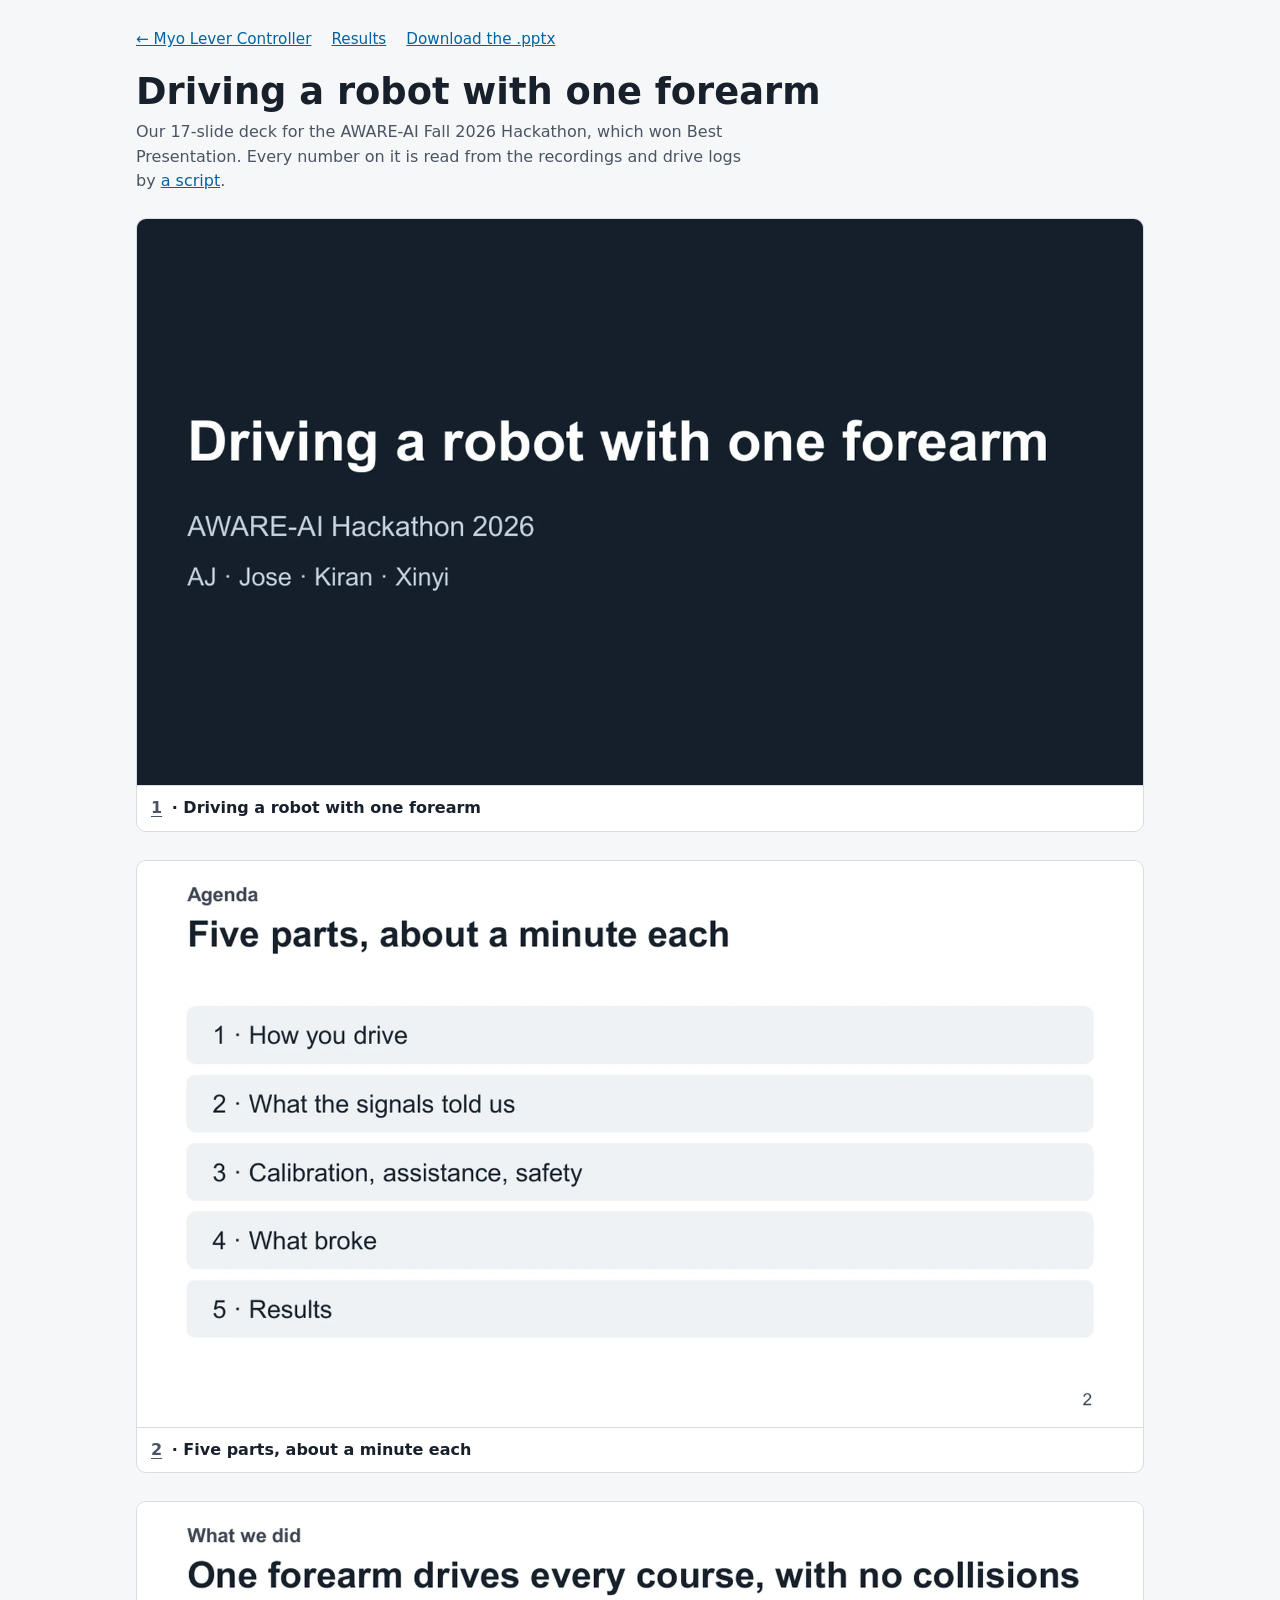
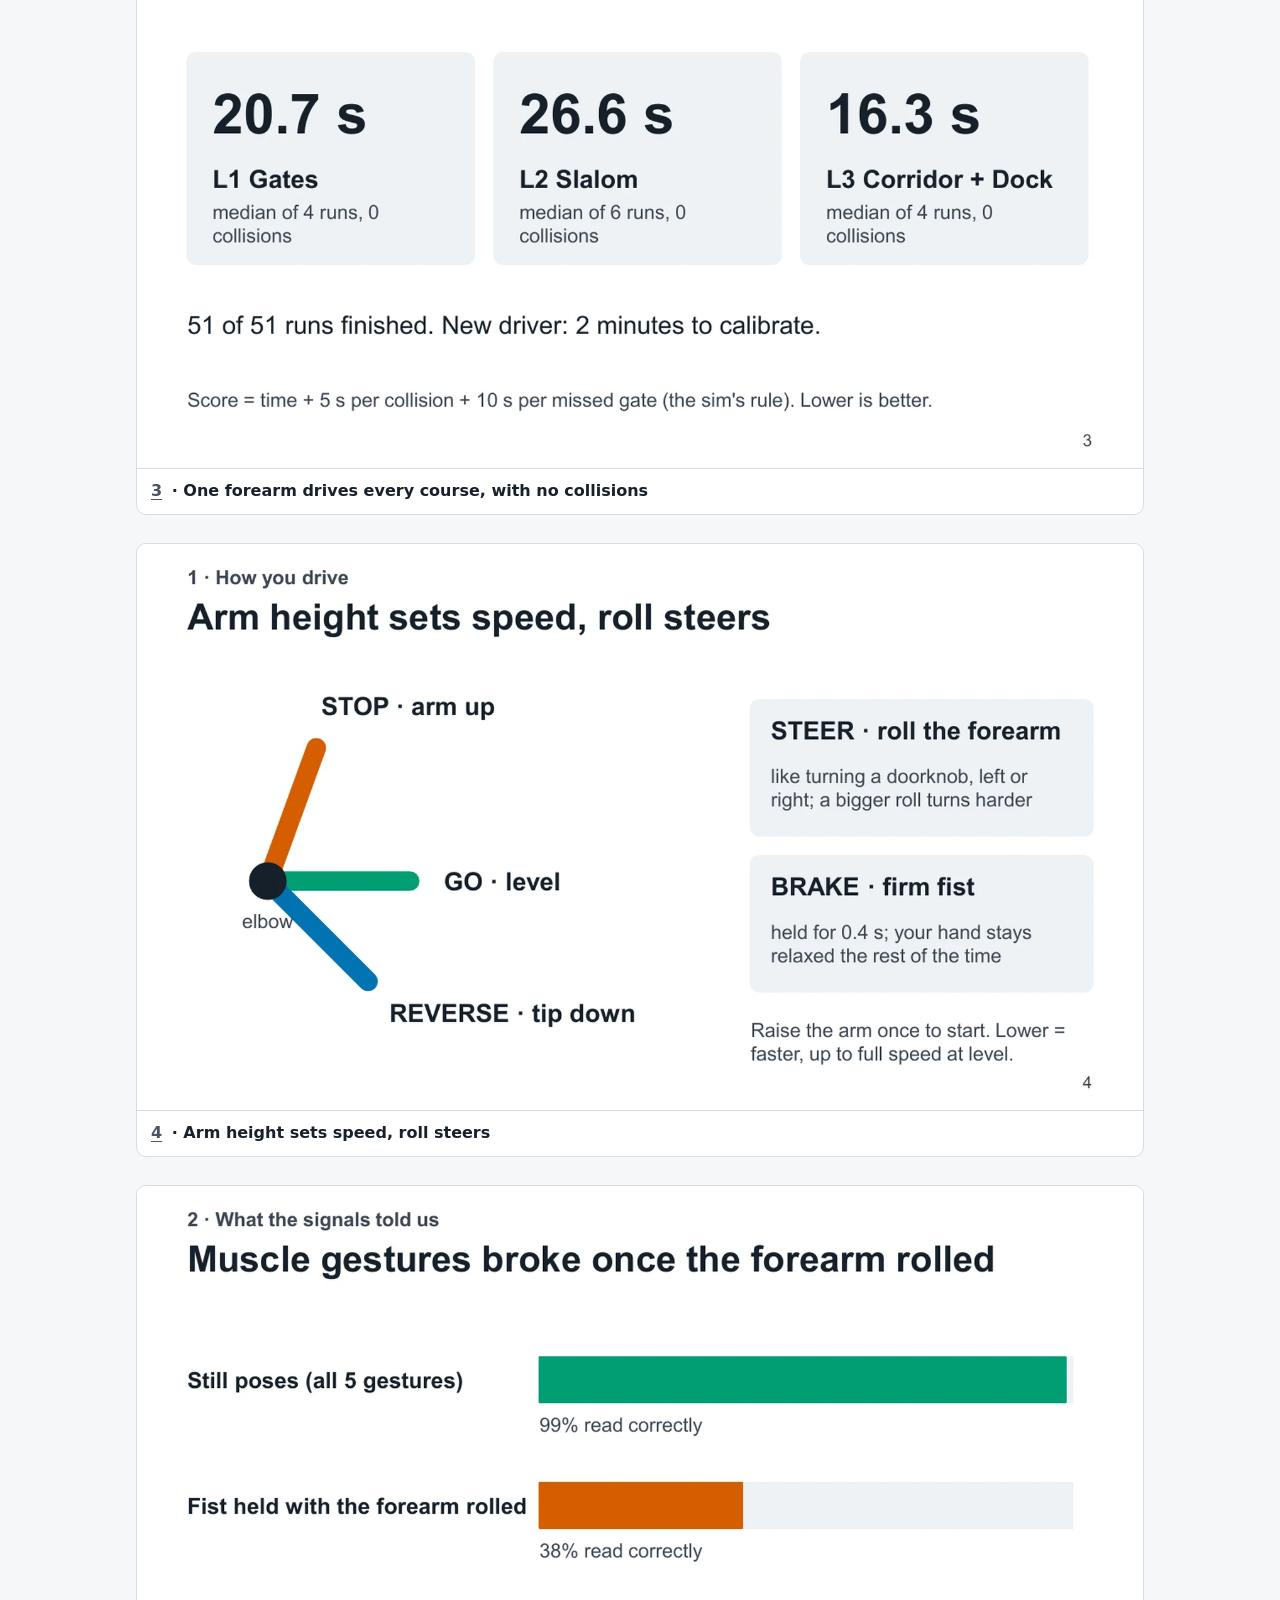
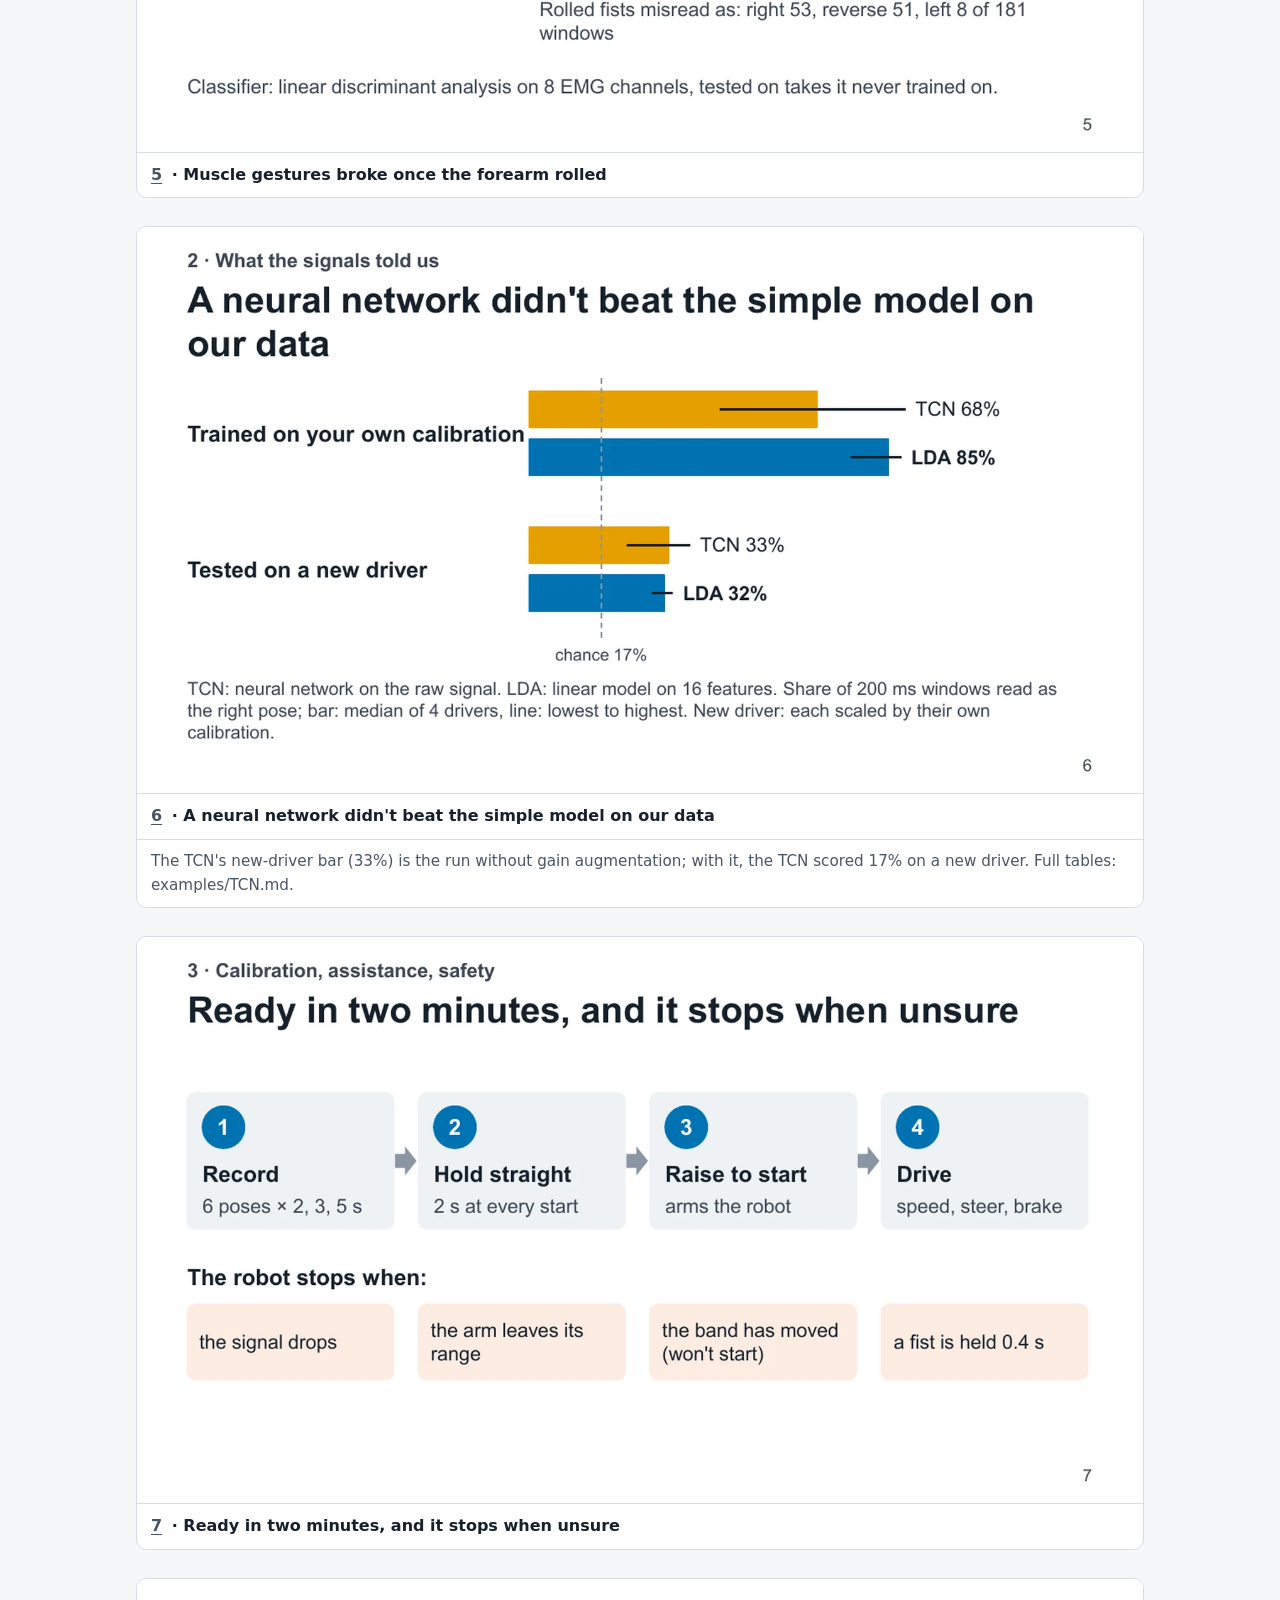
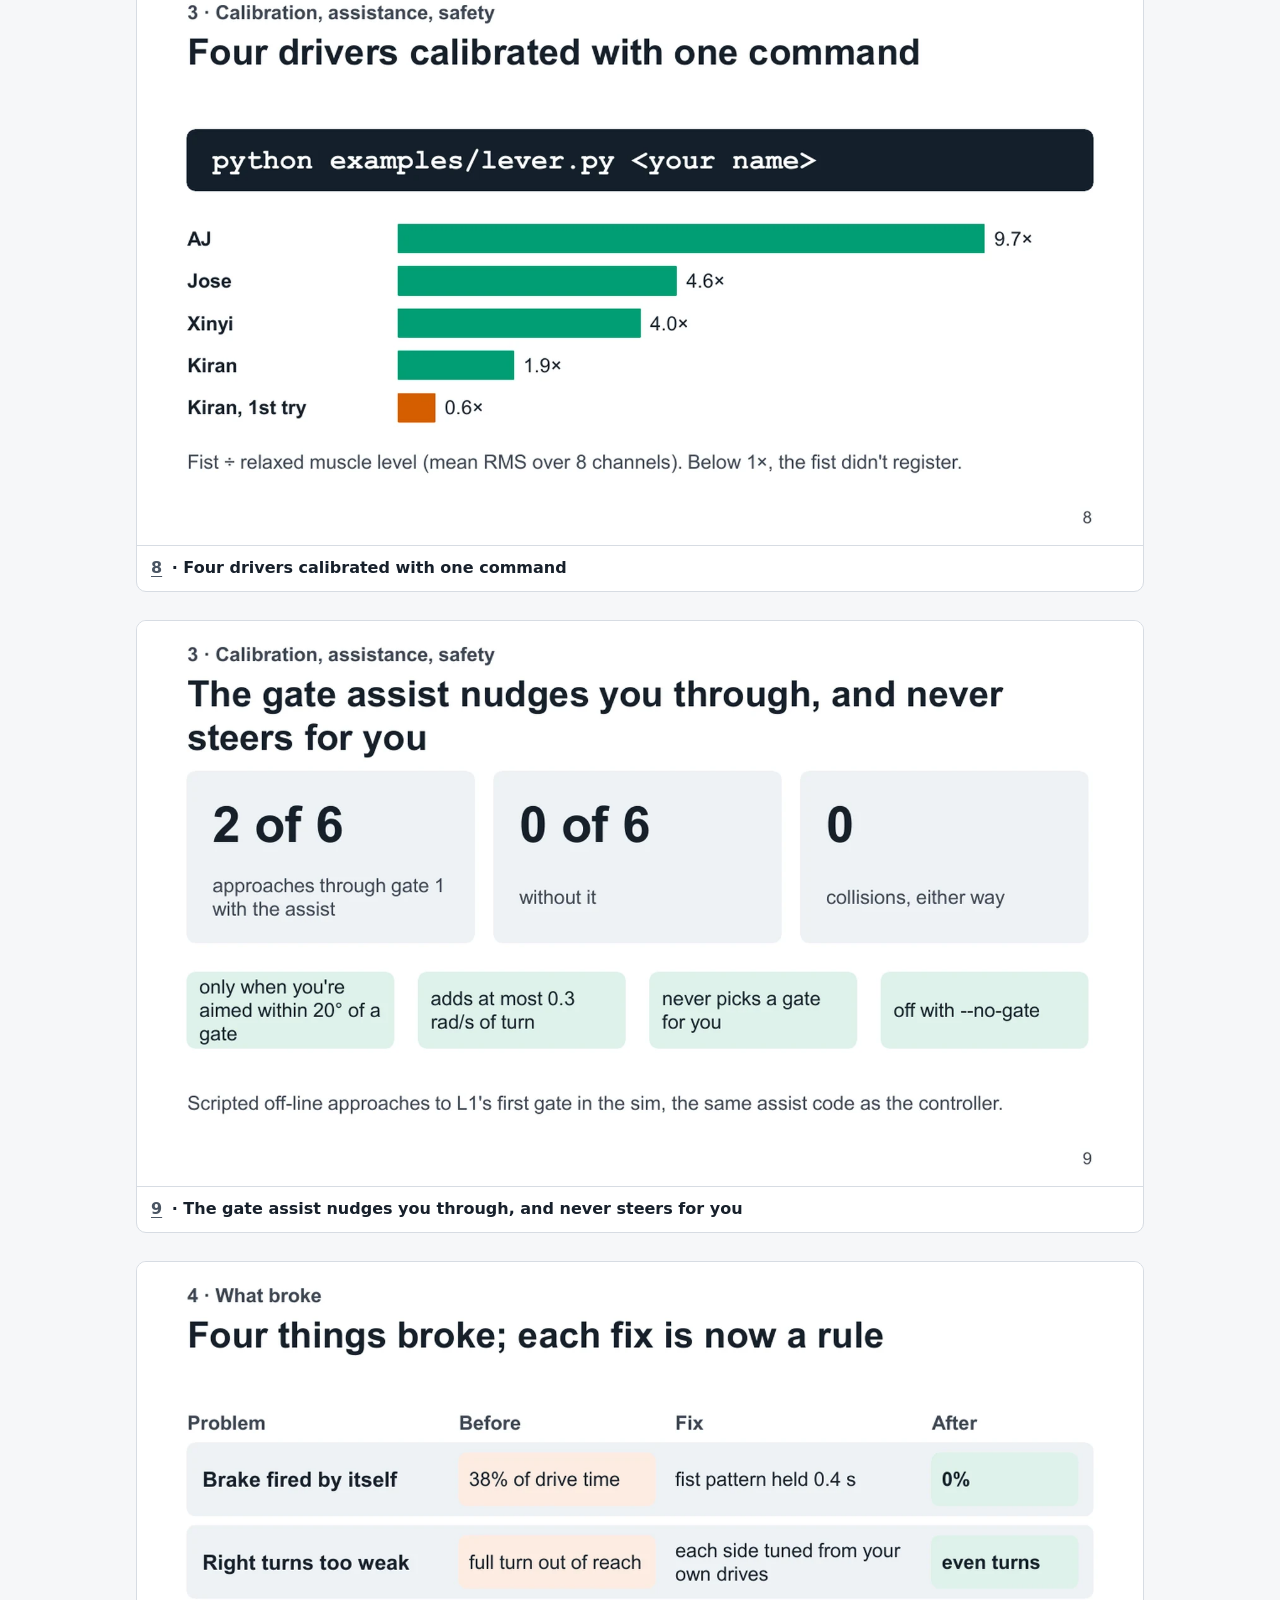
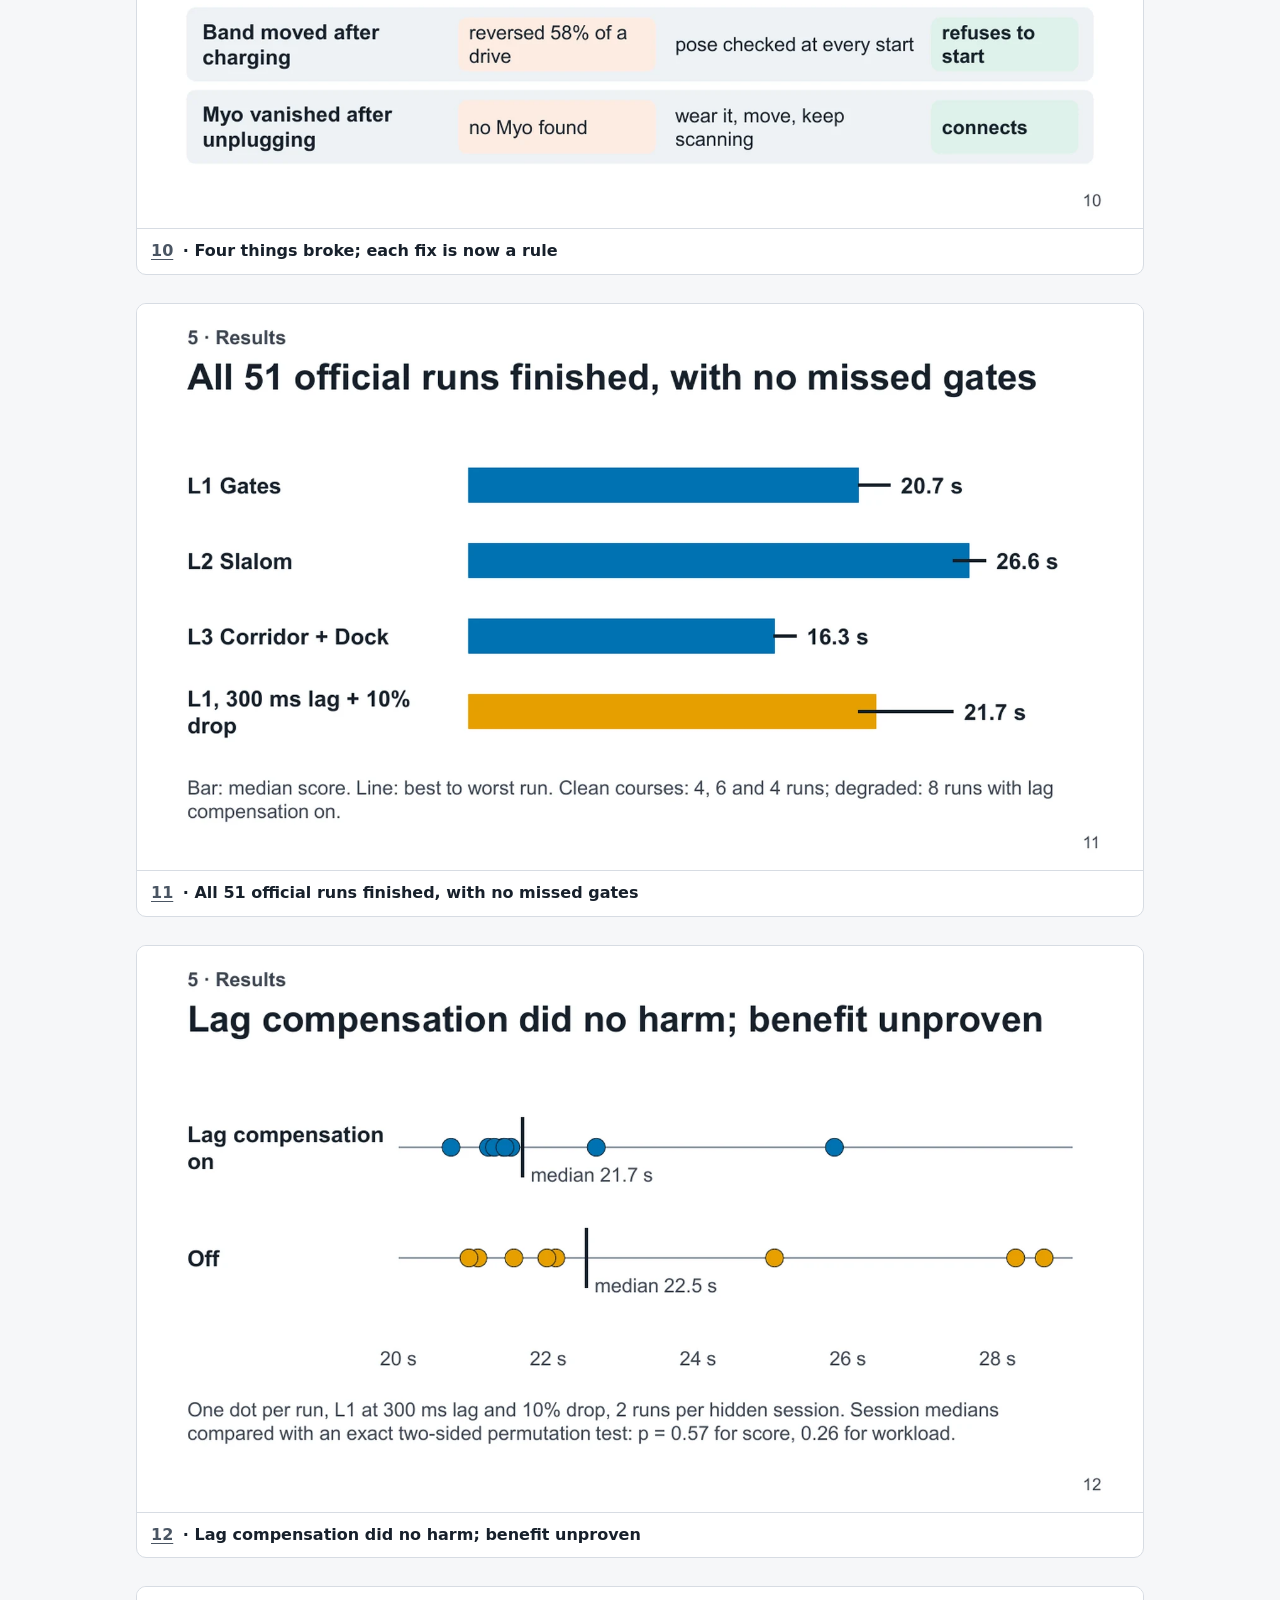
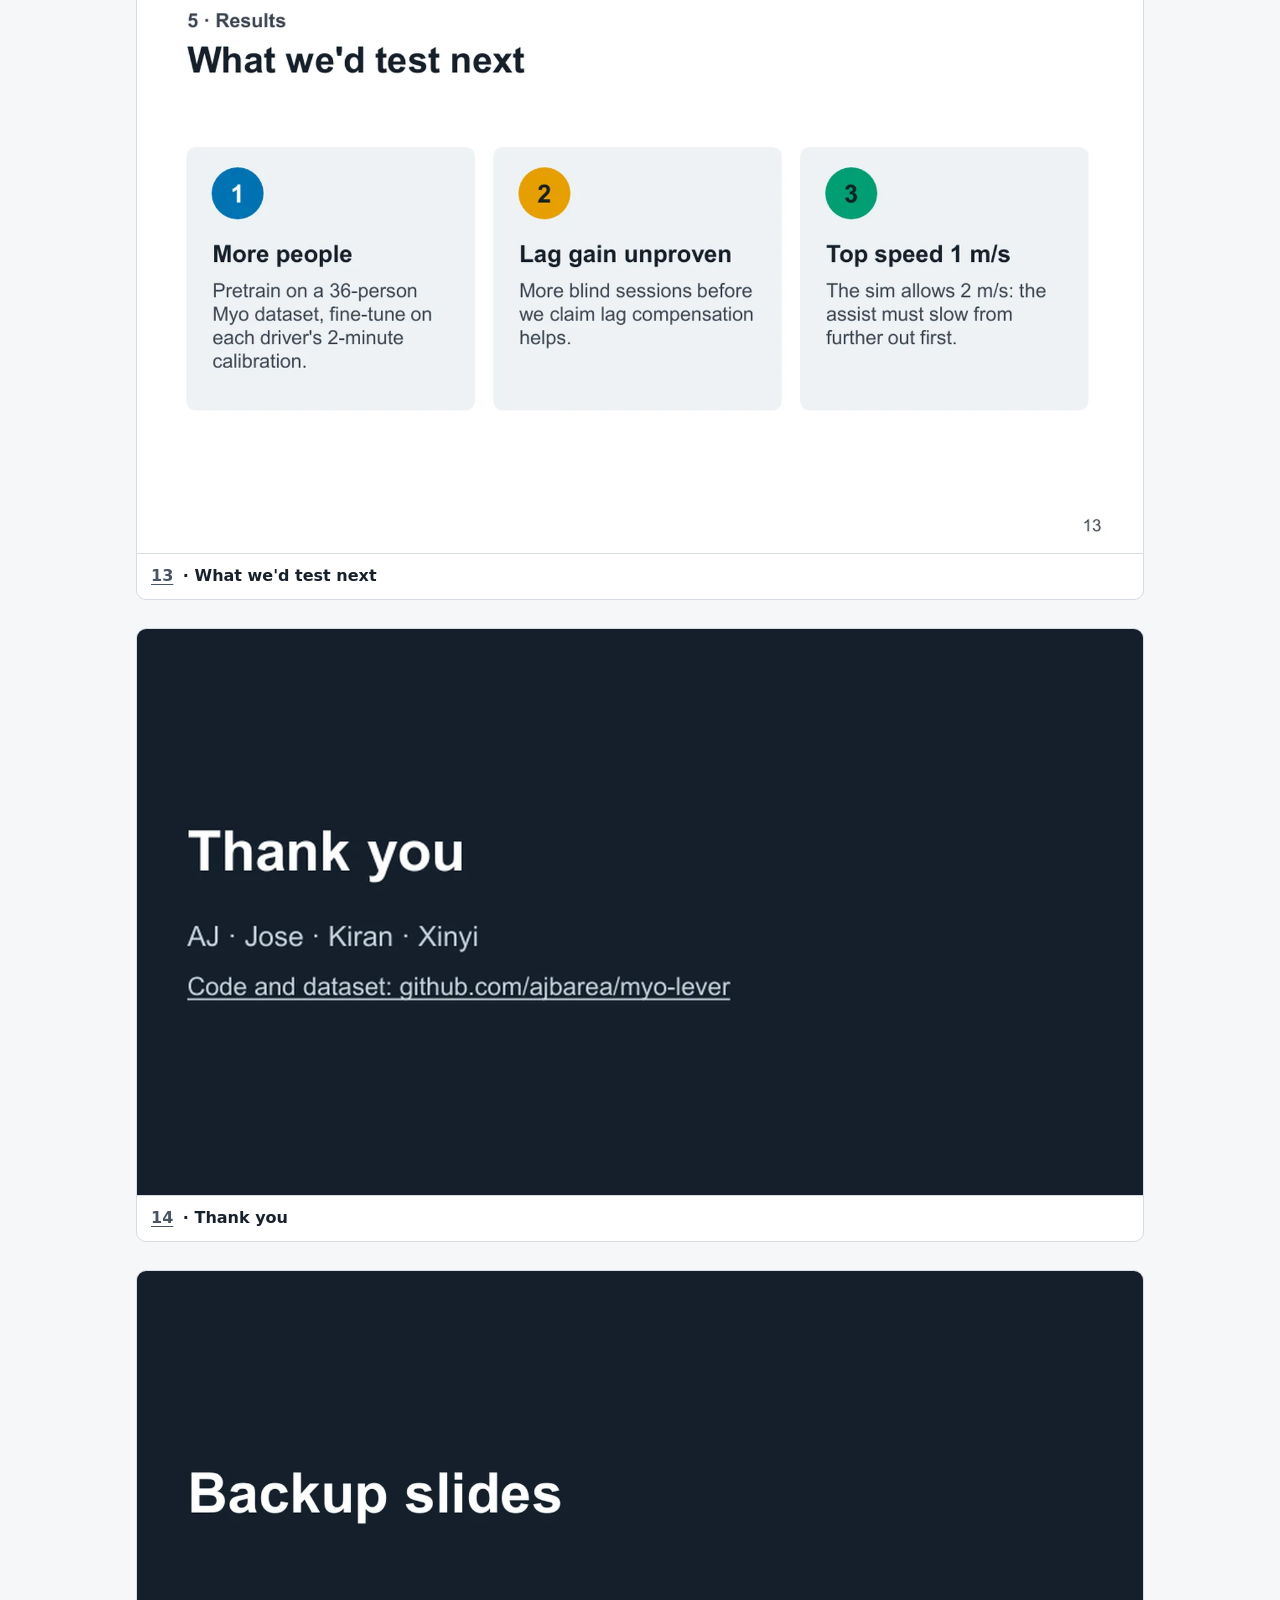
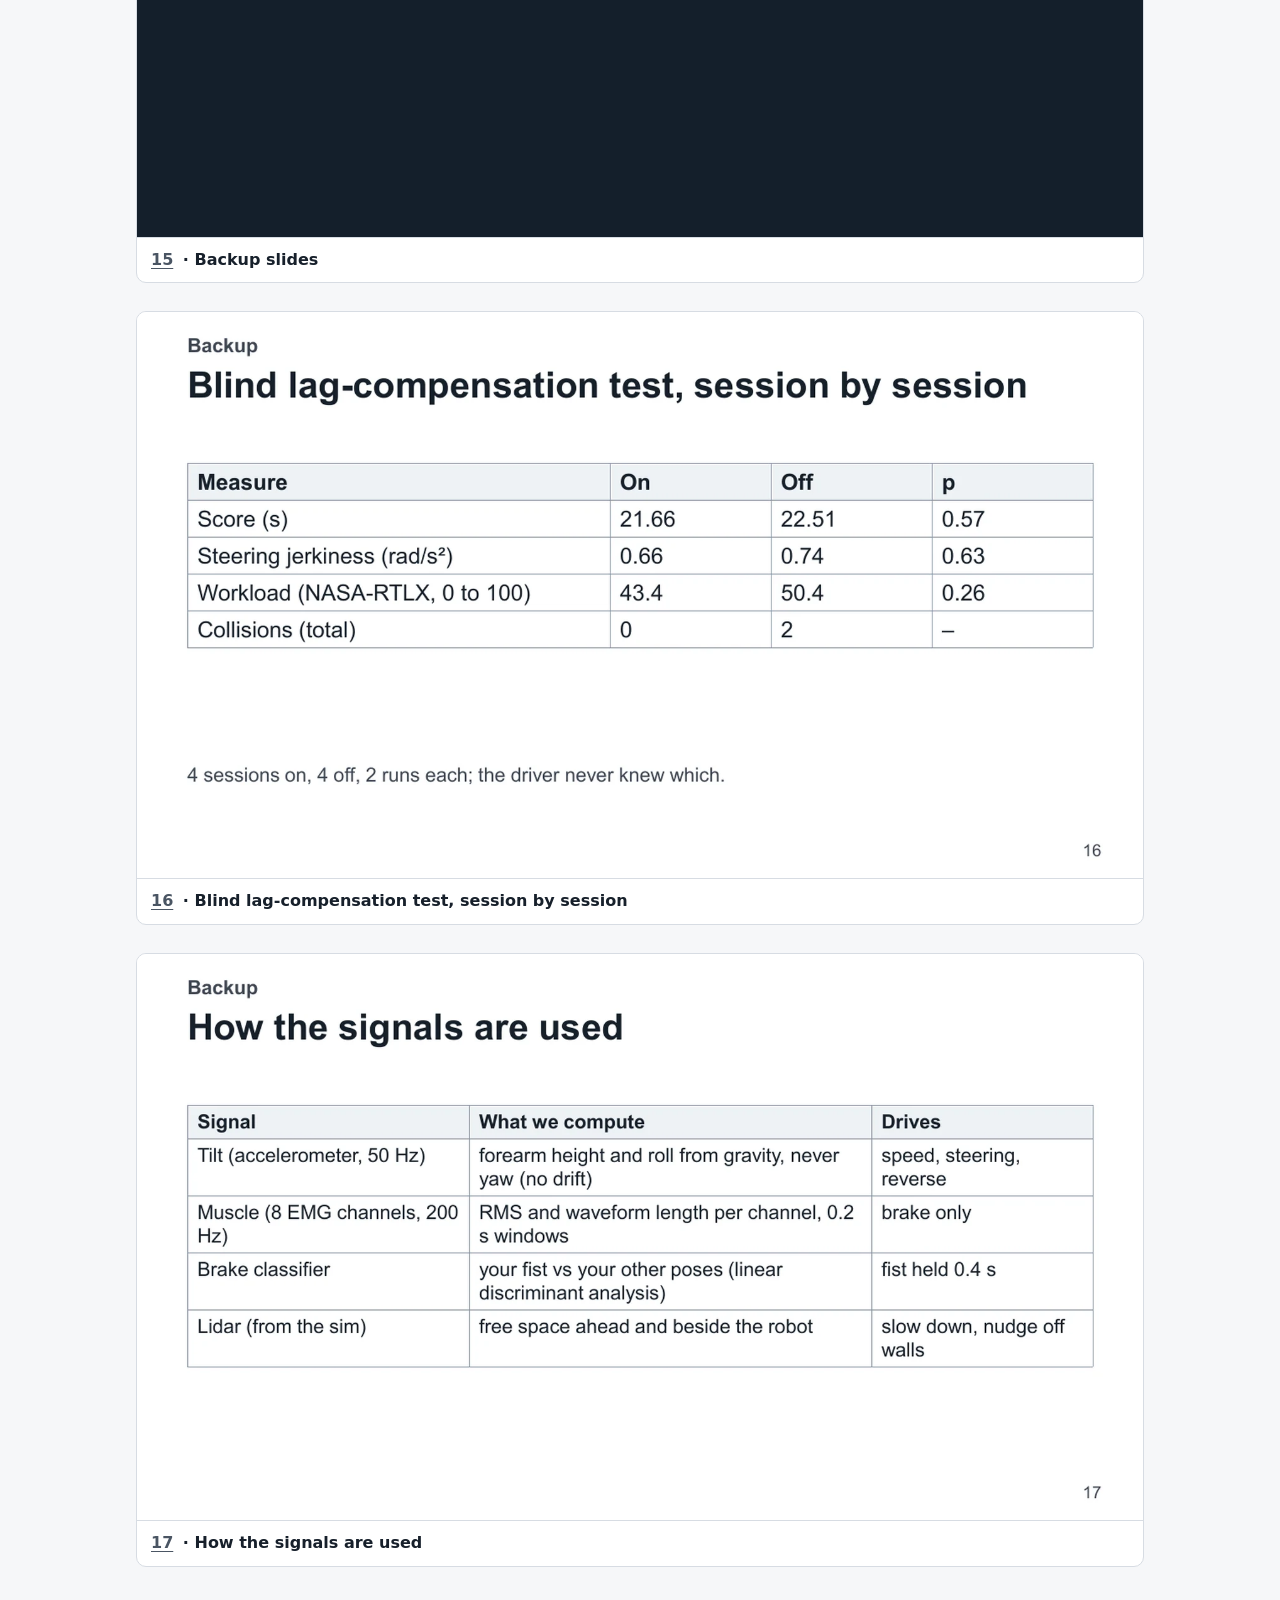
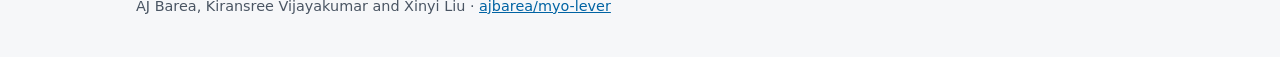
==== commit 7d099559: "docs(deck): update footer team roster to AJ, Kiransree, Xinyi" ====
--- a/docs/deck/index.html
+++ b/docs/deck/index.html
@@ -63,6 +63,6 @@
 <figure id="s16"><img src="slides/slide-16.webp" width="1600" height="900" loading="lazy" alt="Backup. Blind lag-compensation test, session by session. Measure | On | Off | p. Score (s) | 21.66 | 22.51 | 0.57. Steering jerkiness (rad/s²) | 0.66 | 0.74 | 0.63. Workload (NASA-RTLX, 0 to 100) | 43.4 | 50.4 | 0.26. Collisions (total) | 0 | 2 | –. 4 sessions on, 4 off, 2 runs each; the driver never knew which."><figcaption><a href="#s16">16</a> · Blind lag-compensation test, session by session</figcaption></figure>
 <figure id="s17"><img src="slides/slide-17.webp" width="1600" height="900" loading="lazy" alt="Backup. How the signals are used. Signal | What we compute | Drives. Tilt (accelerometer, 50 Hz) | forearm height and roll from gravity, never yaw (no drift) | speed, steering, reverse. Muscle (8 EMG channels, 200 Hz) | RMS and waveform length per channel, 0.2 s windows | brake only. Brake classifier | your fist vs your other poses (linear discriminant analysis) | fist held 0.4 s. Lidar (from the sim) | free space ahead and beside the robot | slow down, nudge off walls."><figcaption><a href="#s17">17</a> · How the signals are used</figcaption></figure>
 </main>
-<footer>AJ Barea, Jose, Kiran and Xinyi Liu · <a href="https://github.com/ajbarea/myo-lever">ajbarea/myo-lever</a></footer>
+<footer>AJ Barea, Kiransree Vijayakumar and Xinyi Liu · <a href="https://github.com/ajbarea/myo-lever">ajbarea/myo-lever</a></footer>
 </body>
 </html>
